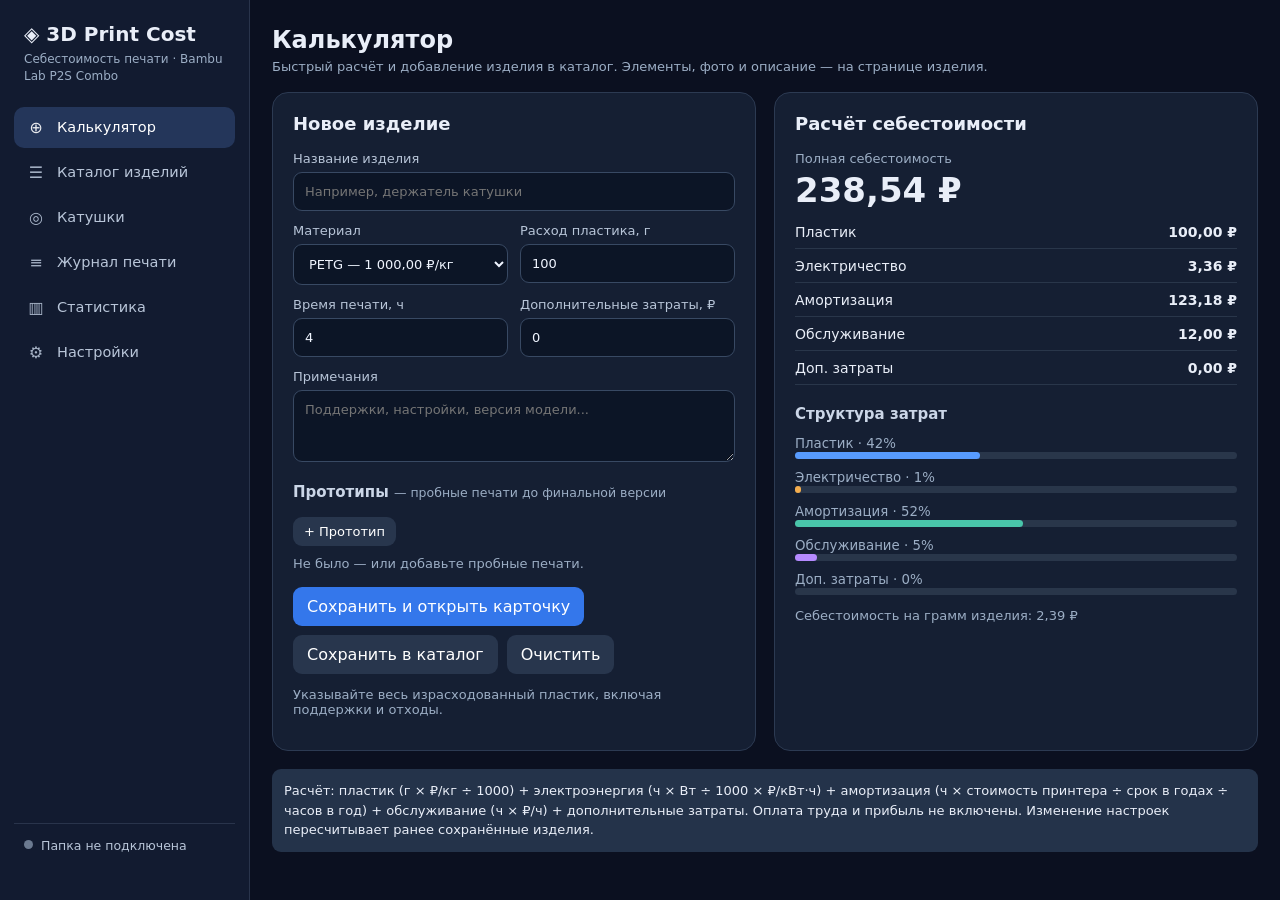
==== 3d_print_cost.html @ 90f73147 "add site" ====
<!doctype html><html lang="ru"><head><meta charset="utf-8"><meta name="viewport" content="width=device-width,initial-scale=1"><title>3D Print • Себестоимость</title><style>
:root{font-family:Inter,system-ui,-apple-system,Segoe UI,sans-serif;color-scheme:dark;background:#0b1020;color:#e9eef8}*{box-sizing:border-box}[hidden]{display:none!important}body{margin:0}
.app{display:grid;grid-template-columns:250px 1fr;min-height:100vh}
aside{position:sticky;top:0;height:100vh;background:#121b30;border-right:1px solid #29344b;display:flex;flex-direction:column;padding:22px 14px}
.brand{padding:0 10px 22px}.brand b{font-size:20px;display:block}.brand span{color:#9caec5;font-size:12px;line-height:1.4;display:block;margin-top:5px}
nav{display:flex;flex-direction:column;gap:4px}
nav a{display:flex;align-items:center;gap:11px;padding:11px 12px;border-radius:10px;color:#b8c5d8;text-decoration:none;font-size:14.5px;white-space:nowrap}
nav a:hover{background:#1a2640;color:#e9eef8}nav a.active{background:#24365a;color:#fff}
nav a .ic{width:20px;text-align:center;font-size:16px;opacity:.9}nav a .badge{margin-left:auto;background:#2c3a52;border-radius:20px;padding:1px 8px;font-size:12px;color:#cbd6e7}nav a .badge:empty{display:none}
.side-foot{margin-top:auto;padding:14px 10px 0;border-top:1px solid #29344b;display:grid;gap:8px}
.navfile{font-size:12.5px;color:#b8c5d8;cursor:pointer;overflow:hidden;text-overflow:ellipsis;white-space:nowrap}.navfile:hover{color:#fff}
.status{font-size:12.5px;color:#9fc9aa;min-height:17px;opacity:0;transition:opacity .3s}.status.show{opacity:1}
main{min-width:0}.wrap{max-width:1100px;margin:0 auto;padding:26px 22px 40px}
.pagehead{display:flex;justify-content:space-between;align-items:flex-end;gap:12px;flex-wrap:wrap;margin-bottom:18px}.pagehead h1{margin:0;font-size:24px;word-break:break-word}.pagehead p{margin:5px 0 0;color:#9caec5;font-size:13px}.pagehead select{width:auto;min-width:180px;margin:0}
.back{color:#9caec5;text-decoration:none;font-size:13px}.back:hover{color:#fff}
.grid{display:grid;grid-template-columns:1fr 1fr;gap:18px}.grid>*{min-width:0}.panel{background:#151f33;border:1px solid #2c3a52;border-radius:16px;padding:20px;margin-bottom:18px}h2{font-size:18px;margin:0 0 17px}h3{font-size:15px;margin:20px 0 10px;color:#cbd6e7}.fields{display:grid;grid-template-columns:1fr 1fr;gap:12px}label{display:block;font-size:13px;color:#b8c5d8}input,select,textarea{width:100%;margin-top:6px;background:#0c1526;color:#f0f5ff;border:1px solid #384963;border-radius:9px;padding:11px;font:inherit}textarea{min-height:72px;resize:vertical}.wide{grid-column:1/-1}.buttons{display:flex;gap:9px;flex-wrap:wrap;margin-top:16px}button{background:#3477eb;color:white;border:0;border-radius:9px;padding:10px 14px;font:inherit;cursor:pointer}button.secondary{background:#28364d}button.danger{background:#783545}button:disabled{opacity:.5;cursor:not-allowed}.total{font-size:34px;font-weight:750;margin:4px 0}.muted{color:#9caec5;font-size:13px}.breakdown{display:grid;gap:9px;margin-top:14px}.line{display:flex;justify-content:space-between;align-items:center;gap:12px;font-size:14px;border-bottom:1px solid #29364a;padding-bottom:8px}.line b{font-variant-numeric:tabular-nums}.stat{background:#0d1729;padding:14px;border-radius:10px}.stat strong{font-size:21px;display:block;margin-top:5px;font-variant-numeric:tabular-nums}.toolbar{display:flex;gap:10px;flex-wrap:wrap;align-items:center}.toolbar input{max-width:340px;margin:0}.toolbar select{width:auto;margin:0}.tablewrap{overflow-x:auto}table{width:100%;border-collapse:collapse;min-width:760px}table.mini{min-width:420px}th,td{padding:11px 9px;border-bottom:1px solid #2a3850;text-align:left;font-size:13px;vertical-align:middle}table.mini td,table.mini th{padding:9px 8px}td.num,th.num{text-align:right;font-variant-numeric:tabular-nums}th{color:#9fb0c7}small{color:#9caec5}.notice{padding:12px;background:#24334a;border-radius:9px;font-size:13px;line-height:1.5}
.filebar{display:flex;justify-content:space-between;align-items:center;gap:16px;flex-wrap:wrap}.filebar h2{margin:0 0 6px}.filestate{font-size:14px;color:#c6d2e3;line-height:1.5}.dot{display:inline-block;width:9px;height:9px;border-radius:50%;margin-right:8px;background:#6b7a90;vertical-align:1px}.dot.ok{background:#4cc38a}.dot.warn{background:#f3ad4e}.dot.err{background:#ef5f6f}label.check{display:flex;align-items:center;gap:8px;margin-top:14px;font-size:13px;cursor:pointer}label.check input{width:auto;margin:0}.kbd{opacity:.7;font-size:12px;margin-left:4px}
.tiles{display:grid;grid-template-columns:repeat(auto-fit,minmax(min(140px,100%),1fr));gap:10px}.top{margin-top:12px}.minibar{height:6px;background:#29364a;border-radius:6px;margin-top:5px;min-width:60px}.minibar>div{height:100%;background:#579bff;border-radius:6px}
.pill{display:inline-block;padding:2px 9px;border-radius:20px;font-size:12px;background:#2c3a52;color:#cbd6e7;white-space:nowrap}.pill.idea{background:#3a3452;color:#d2c2ff}.pill.wip{background:#4a3d22;color:#f3d39b}.pill.done{background:#1f4136;color:#9fe0c3}.pill.published{background:#203a63;color:#a9c8ff}
tr.click{cursor:pointer}tr.click:hover td{background:#18233a}
.thumb{width:46px;height:46px;border-radius:8px;background:#0d1729;overflow:hidden;display:grid;place-items:center;color:#3c4b66;font-size:18px}.thumb img{width:100%;height:100%;object-fit:cover;display:block}
.iconbtn{padding:8px 11px;background:#28364d;line-height:1}.iconbtn.danger{background:#783545}
.part{background:#0d1729;border:1px solid #29364a;border-radius:12px;padding:12px 12px 10px;margin-bottom:10px}
.partrow{display:grid;grid-template-columns:1fr 78px 110px 118px auto;gap:8px;align-items:end}.partrow input,.filrow input,.filrow select,.linkrow input{margin-top:4px}
.pcost{font-variant-numeric:tabular-nums;font-weight:650;padding-bottom:11px;text-align:right}
.filrow{display:grid;grid-template-columns:22px 1fr 118px auto;gap:8px;align-items:center;margin-top:6px}.filrow .lead{color:#3c4b66;text-align:center}
.linkrow{display:grid;grid-template-columns:1fr 2fr auto auto;gap:8px;align-items:center;margin-bottom:8px}.linkrow a{color:#8fb6ff;text-decoration:none;font-size:18px;padding:0 4px}
.photos{display:grid;grid-template-columns:repeat(auto-fill,minmax(110px,1fr));gap:10px}.ph{position:relative;border-radius:10px;overflow:hidden;background:#0d1729;aspect-ratio:1}.ph img{width:100%;height:100%;object-fit:cover;display:block}.ph .acts{position:absolute;right:6px;bottom:6px;display:flex;gap:5px}.ph .acts button{padding:6px 8px;font-size:12px}.ph.cover{outline:2px solid #3477eb;outline-offset:-2px}.ph .badge{position:absolute;left:6px;top:6px;background:#3477eb;font-size:11px;padding:2px 7px;border-radius:10px}
.drop{border:1px dashed #384963;border-radius:12px;padding:12px}.drop.over{border-color:#3477eb;background:#14223d}
.protorow{display:grid;grid-template-columns:28px 1fr 90px 80px auto;gap:8px;align-items:center;margin-bottom:8px}.protorow input,.protorow select{margin:0;padding:8px}table.proto input,table.proto select{margin:0;padding:7px 8px}table.proto{min-width:860px}
.swatch{display:inline-block;width:22px;height:22px;border-radius:50%;border:2px solid #384963;vertical-align:middle;flex:none}.swatch.big{width:46px;height:46px}.swatch.sm{width:12px;height:12px;border-width:1px}
.pill.sp-sealed{background:#203a63;color:#a9c8ff}.pill.sp-open{background:#1f4136;color:#9fe0c3}.pill.sp-empty{background:#2c3a52;color:#8c9bb3}.pill.fail{background:#4a2530;color:#f3a6b3}
nav a .badge.warnb{background:#783545;color:#fff}.lnk{color:#a9c8ff;text-decoration:none}.lnk:hover{text-decoration:underline}
.linkbtn{background:none;padding:2px 0;color:#8fb6ff;font-size:12px}.matline>span:last-child{white-space:nowrap}
.pfhead{grid-template-columns:150px 110px 150px 1fr}.pfrow{display:grid;grid-template-columns:1fr 1.3fr 130px;gap:10px;align-items:center;margin-bottom:8px}.pfrow select,.pfrow input{margin:0}.pfrow label.inl{display:flex;align-items:center;gap:6px}
.fields.corr{grid-template-columns:1.4fr 1fr 1fr}
@media(max-width:800px){.pfhead,.fields.corr{grid-template-columns:1fr 1fr}.pfrow{grid-template-columns:1fr 1fr}.pfrow>span{grid-column:1/-1}}
.desc-preview{white-space:pre-wrap;font-family:ui-monospace,SFMono-Regular,Menlo,Consolas,monospace;font-size:12.5px;line-height:1.55;background:#0c1526;border:1px solid #384963;border-radius:9px;padding:12px;min-height:280px;max-height:620px;overflow:auto;margin:0}
@media(max-width:1000px){.grid{grid-template-columns:1fr}}
@media(max-width:800px){.app{grid-template-columns:1fr}aside{height:auto;flex-direction:row;align-items:center;padding:8px 10px;z-index:5;border-right:0;border-bottom:1px solid #29344b;gap:6px}.brand,.side-foot .status{display:none}nav{flex-direction:row;overflow-x:auto;flex:1}nav a{padding:9px 11px;font-size:13.5px}.side-foot{margin:0;padding:0;border:0}.navfile{font-size:0;width:22px}.navfile .dot{margin:0}.status.show{display:block;position:fixed;left:12px;right:12px;bottom:12px;background:#24334a;padding:10px 12px;border-radius:9px;font-size:13px}.wrap{padding:18px 14px 30px}.partrow{grid-template-columns:1fr 1fr}.partrow .pname{grid-column:1/-1}.filrow{grid-template-columns:1fr 100px auto}.filrow .lead{display:none}.linkrow{grid-template-columns:1fr auto auto}.linkrow .ltitle{grid-column:1/-1}}
@media(max-width:420px){.fields{grid-template-columns:1fr}.wide{grid-column:auto}nav a .lbl{display:none}}
</style></head><body><div class="app">
<aside><div class="brand"><b>◈ 3D Print Cost</b><span>Себестоимость печати · Bambu Lab P2S Combo</span></div>
<nav><a href="#calc" data-nav="calc"><span class="ic">⊕</span><span class="lbl">Калькулятор</span></a><a href="#catalog" data-nav="catalog"><span class="ic">☰</span><span class="lbl">Каталог изделий</span><span class="badge" id="navCount"></span></a><a href="#spools" data-nav="spools"><span class="ic">◎</span><span class="lbl">Катушки</span><span class="badge warnb" id="navSpools"></span></a><a href="#log" data-nav="log"><span class="ic">≡</span><span class="lbl">Журнал печати</span></a><a href="#stats" data-nav="stats"><span class="ic">▥</span><span class="lbl">Статистика</span></a><a href="#settings" data-nav="settings"><span class="ic">⚙</span><span class="lbl">Настройки</span></a></nav>
<div class="side-foot"><div class="navfile" id="navFile" onclick="location.hash='settings'"></div><div class="status" id="status"></div></div></aside>
<main><div class="wrap">

<section class="page" id="page-calc" hidden><div class="pagehead"><div><h1>Калькулятор</h1><p>Быстрый расчёт и добавление изделия в каталог. Элементы, фото и описание — на странице изделия.</p></div></div>
<div class="grid"><section class="panel"><h2>Новое изделие</h2><div class="fields"><label class="wide">Название изделия<input id="name" placeholder="Например, держатель катушки"></label><label>Материал<select id="material"></select></label><label>Расход пластика, г<input id="grams" type="number" min="0" step="0.1" value="100"></label><label>Время печати, ч<input id="hours" type="number" min="0" step="0.01" value="4"></label><label>Дополнительные затраты, ₽<input id="extra" type="number" min="0" step="0.01" value="0"></label><label class="wide">Примечания<textarea id="notes" placeholder="Поддержки, настройки, версия модели..."></textarea></label></div><div class="filebar" style="margin-top:18px"><h3 style="margin:0">Прототипы <small style="font-weight:400">— пробные печати до финальной версии</small></h3><button class="secondary" id="cProtoAdd" style="padding:7px 11px;font-size:13px">+ Прототип</button></div><div id="cProtos" style="margin-top:10px"></div><div class="buttons"><button id="saveOpen">Сохранить и открыть карточку</button><button class="secondary" id="save">Сохранить в каталог</button><button class="secondary" id="clear">Очистить</button></div><p class="muted">Указывайте весь израсходованный пластик, включая поддержки и отходы.</p></section>
<section class="panel"><h2>Расчёт себестоимости</h2><div class="muted">Полная себестоимость</div><div class="total" id="total">—</div><div class="breakdown" id="breakdown"></div><h3>Структура затрат</h3><div id="bars"></div><p class="muted" id="pergram"></p></section></div>
<div class="notice">Расчёт: пластик (г × ₽/кг ÷ 1000) + электроэнергия (ч × Вт ÷ 1000 × ₽/кВт·ч) + амортизация (ч × стоимость принтера ÷ срок в годах ÷ часов в год) + обслуживание (ч × ₽/ч) + дополнительные затраты. Оплата труда и прибыль не включены. Изменение настроек пересчитывает ранее сохранённые изделия.</div></section>

<section class="page" id="page-catalog" hidden><div class="pagehead"><div><h1>Каталог изделий</h1><p>Нажмите на изделие, чтобы открыть его карточку</p></div><button id="newItem">+ Новое изделие</button></div>
<section class="panel"><div class="toolbar"><input id="search" placeholder="Поиск: название, тег, материал, примечание"><select id="statusFilter"></select><button class="secondary" id="exportCsv">Экспорт CSV</button></div><div class="tablewrap"><table><thead><tr><th style="width:62px"></th><th>Изделие</th><th>Статус</th><th>Материалы</th><th class="num">Пластик</th><th class="num">Время</th><th class="num">Себестоимость</th><th>Дата</th></tr></thead><tbody id="rows"></tbody></table></div><p id="empty" class="muted">Пока нет сохранённых изделий.</p></section></section>

<section class="page" id="page-item" hidden><a href="#catalog" class="back">← Каталог</a><div class="pagehead" style="margin-top:8px"><div><h1 id="itTitle"></h1><p id="itMeta"></p></div><div class="buttons" style="margin:0"><button class="secondary" data-act="dupItem">Дублировать</button><button class="danger" data-act="delItem">Удалить</button></div></div>
<div class="grid"><div>
<section class="panel"><h2>Основное</h2><div class="fields"><label class="wide">Название<input data-f="name"></label><label>Статус<select data-f="status" id="itStatus"></select></label><label>Доп. затраты, ₽<input data-f="extra" type="number" min="0" step="0.01"></label><label class="wide">Теги (через запятую)<input data-f="tags" placeholder="органайзер, велосипед, gridfinity"></label><label class="wide">Примечания<textarea data-f="notes" placeholder="Для себя: версии, что доработать, кому подарено..."></textarea></label></div></section>
<section class="panel"><h2>Ссылки</h2><div id="itLinks"></div><div class="buttons" style="margin-top:6px"><button class="secondary" data-act="addLink" data-preset="MakerWorld">+ MakerWorld</button><button class="secondary" data-act="addLink" data-preset="">+ Ссылка</button></div></section>
</div><div>
<section class="panel"><h2>Себестоимость</h2><div class="total" id="itTotal"></div><p class="muted" id="itSummary" style="margin:2px 0 0"></p><div class="breakdown" id="itBreakdown"></div><div class="breakdown" id="itProtoCost" style="margin-top:9px"></div><h3>Структура затрат</h3><div id="itBars"></div><h3>Материалы</h3><div id="itMats" class="breakdown" style="margin-top:0"></div></section>
</div></div>
<section class="panel"><div class="filebar" style="margin-bottom:12px"><h2 style="margin:0">Элементы</h2><button class="secondary" data-act="addPart">+ Элемент</button></div><p class="muted" style="margin-top:0">Граммы и часы — на одну штуку; количество умножает и то и другое. Для печати несколькими цветами через AMS добавьте в элемент несколько материалов.</p><div id="itParts"></div></section>
<section class="panel"><div class="filebar" style="margin-bottom:12px"><div><h2 style="margin:0">Печать</h2><p class="muted" id="itPrintSum" style="margin:4px 0 0"></p></div><button data-act="printStart" id="printStartBtn">Записать печать</button></div>
<div id="printForm" hidden class="part" style="margin-bottom:14px"><div class="fields pfhead"><label>Дата<input type="date" id="pfDate"></label><label>Комплектов<input type="number" min="1" step="1" id="pfSets" value="1"></label><label>Результат<select id="pfResult"><option value="ok">Успешно</option><option value="fail">Неудачно</option></select></label><label>Комментарий<input id="pfNote" placeholder="Причина неудачи, особенности"></label></div><h3 style="margin:16px 0 8px">Списание с катушек</h3><div id="pfRows"></div><div class="buttons"><button data-act="printSave">Сохранить и списать</button><button class="secondary" data-act="printCancel">Отмена</button></div></div>
<div id="itPrints"></div></section>
<section class="panel"><div class="filebar" style="margin-bottom:12px"><h2 style="margin:0">Прототипы</h2><button class="secondary" data-act="addProto">+ Прототип</button></div><p class="muted" style="margin-top:0">Пробные и неудачные печати до финальной версии. В себестоимость изделия не входят — считаются отдельно как затраты на разработку.</p><div id="itProtos"></div><p class="muted" id="itProtoSum" style="margin:12px 0 0"></p></section>
<div class="grid"><section class="panel"><h2>Настройки печати</h2><div class="fields"><label>Сопло, мм<input data-f="print.nozzle"></label><label>Высота слоя, мм<input data-f="print.layer"></label><label>Заполнение<input data-f="print.infill" placeholder="15% gyroid"></label><label>Стенки<input data-f="print.walls"></label><label>Поддержки<input data-f="print.supports" placeholder="Не нужны / tree, только на столе"></label><label>Пластина<input data-f="print.plate" placeholder="Textured PEI"></label><label class="wide">Прочее<textarea data-f="print.other" placeholder="Ориентация, ironing, особенности слайсинга..."></textarea></label></div></section>
<section class="panel"><div class="filebar" style="margin-bottom:12px"><h2 style="margin:0">Фото</h2><button class="secondary" id="photoAdd">+ Добавить фото</button><input type="file" id="photoInput" accept="image/*" multiple hidden></div><div class="drop" id="photoDrop"><div class="photos" id="itPhotos"></div></div><p class="muted" id="photoHint"></p></section></div>
<section class="panel"><div class="filebar" style="margin-bottom:14px"><h2 style="margin:0">Описание для MakerWorld</h2><div class="toolbar"><select data-f="desc.lang" id="descLang"><option value="ru">Шаблон на русском</option><option value="en">Template in English</option></select><button id="descCopy">Скопировать текст</button></div></div>
<div class="grid"><div class="fields" style="grid-template-columns:1fr;align-content:start"><label>Вступление — что это и зачем<textarea data-f="desc.intro" style="min-height:110px"></textarea></label><label>Что ещё понадобится (крепёж, магниты...)<textarea data-f="desc.hardware" placeholder="4× винт M3×10&#10;2× магнит 6×3 мм"></textarea></label><label>Сборка<textarea data-f="desc.assembly"></textarea></label><label>Советы по печати<textarea data-f="desc.tips"></textarea></label></div><div><div class="muted" style="margin-bottom:6px">Готовый текст — детали и настройки подставляются автоматически</div><pre class="desc-preview" id="descOut"></pre></div></div></section>
</section>

<section class="page" id="page-spools" hidden><div class="pagehead"><div><h1>Катушки</h1><p>Склад филамента. Остатки списываются по журналу печати и прототипам</p></div><button id="spoolAdd">+ Катушка</button></div>
<div class="tiles" id="spoolTiles" style="margin-bottom:18px;grid-template-columns:repeat(auto-fill,minmax(190px,1fr))"></div>
<section class="panel"><div class="toolbar"><input id="spoolSearch" placeholder="Поиск: производитель, цвет, материал, магазин"><select id="spoolFilter"><option value="active">В наличии</option><option value="empty">Закончились</option><option value="all">Все</option></select></div><div class="tablewrap"><table><thead><tr><th style="width:40px"></th><th>Катушка</th><th>Материал</th><th style="width:230px">Остаток</th><th class="num">Цена</th><th>Куплена</th><th>Статус</th></tr></thead><tbody id="spoolRows"></tbody></table></div><p class="muted" id="spoolEmpty">Катушек пока нет.</p></section></section>

<section class="page" id="page-spool" hidden><a href="#spools" class="back">← Катушки</a><div class="pagehead" style="margin-top:8px"><div style="display:flex;gap:14px;align-items:center"><span class="swatch big" id="spSwatch"></span><div><h1 id="spTitle"></h1><p id="spMeta"></p></div></div><div class="buttons" style="margin:0"><button class="secondary" id="spDup">Дублировать</button><button class="danger" id="spDel">Удалить</button></div></div>
<div class="grid"><section class="panel"><h2>Параметры</h2><div class="fields"><label>Материал<select data-sf="materialId" id="spMat"></select></label><label>Статус<select data-sf="status" id="spStatus"></select></label><label>Производитель<input data-sf="brand" placeholder="Bambu Lab, eSUN, Creality..."></label><label>Серия<input data-sf="series" placeholder="PLA Basic, PETG HF..."></label><label>Цвет<input data-sf="color" placeholder="Белый"></label><label>Образец цвета<input data-sf="colorHex" type="color" style="height:45px;padding:4px"></label><label>Вес филамента (нетто), г<input data-sf="net" type="number" min="0" step="1"></label><label>Вес пустой катушки, г<input data-sf="empty" type="number" min="0" step="1" placeholder="неизвестен"></label><label>Диаметр, мм<input data-sf="diameter" type="number" min="0" step="0.01"></label><label>Цена катушки, ₽<input data-sf="price" type="number" min="0" step="0.01"></label><label>Дата покупки<input data-sf="purchased" type="date"></label><label>Магазин<input data-sf="store" placeholder="Ozon, WB, сайт производителя"></label><label>Вскрыта<input data-sf="opened" type="date"></label><label>Последняя сушка<input data-sf="dried" type="date"></label><label class="wide">Примечания<textarea data-sf="notes" placeholder="Температуры, впечатления, где хранится"></textarea></label></div></section>
<div><section class="panel"><h2>Остаток</h2><div class="total" id="spRem"></div><p class="muted" id="spRemSub" style="margin:2px 0 10px"></p><div class="minibar" style="height:9px"><div id="spRemBar"></div></div>
<h3>Корректировка</h3><div class="fields corr"><label>Действие<select id="corrMode"><option value="set">Установить остаток</option><option value="sub">Списать</option><option value="add">Добавить</option></select></label><label>Значение<input id="corrVal" type="number" min="0" step="0.1"></label><label>Единицы<select id="corrUnit"><option value="g">граммы</option><option value="m">метры</option></select></label><label class="wide">Комментарий<input id="corrNote" placeholder="Например: по данным AMS / Bambu Handy"></label></div><p class="muted" id="corrHint" style="min-height:17px"></p><button id="corrApply">Применить</button>
<h3>Взвешивание</h3><div class="fields"><label>Вес катушки на весах, г<input id="weighGross" type="number" min="0" step="1"></label><div style="align-self:end;display:grid;gap:8px"><button id="weighApply" class="secondary">Пересчитать остаток</button><button id="weighNew" class="secondary">Это новая катушка</button></div></div><p class="muted" id="weighHint"></p></section></div></div>
<section class="panel"><h2>История</h2><div class="tablewrap"><table class="mini"><thead><tr><th>Дата</th><th>Событие</th><th class="num">Изменение</th><th class="num">Остаток</th><th></th></tr></thead><tbody id="spHist"></tbody></table></div></section></section>

<section class="page" id="page-log" hidden><div class="pagehead"><div><h1>Журнал печати</h1><p id="logSub"></p></div></div><section class="panel"><div class="tablewrap"><table><thead><tr><th>Дата</th><th>Изделие</th><th class="num">Компл.</th><th>Результат</th><th class="num">Филамент</th><th>Катушки</th><th>Комментарий</th><th></th></tr></thead><tbody id="logRows"></tbody></table></div><p class="muted" id="logEmpty">Записей пока нет.</p></section></section>

<section class="page" id="page-stats" hidden><div class="pagehead"><div><h1>Статистика</h1><p id="statsScope"></p></div><select id="statMat" aria-label="Фильтр по материалу"></select></div>
<section class="panel"><p class="muted" id="statsEmpty" style="margin:0">Статистика появится после сохранения первого изделия.</p><div id="statsBody"><div class="tiles" id="statTiles"></div><p class="muted top" id="statExtra"></p><div class="grid" style="margin-top:6px"><div><h3>Структура затрат</h3><div id="statBars"></div></div><div><h3>По материалам</h3><div class="tablewrap"><table class="mini"><thead><tr><th>Материал</th><th class="num">Изделий</th><th class="num">Пластик</th><th class="num">Стоимость</th><th>Доля по массе</th></tr></thead><tbody id="statMats"></tbody></table></div></div></div><h3>По месяцам</h3><div class="tablewrap"><table class="mini"><thead><tr><th>Месяц</th><th class="num">Изделий</th><th class="num">Пластик</th><th class="num">Время</th><th class="num">Себестоимость</th><th></th></tr></thead><tbody id="statMonths"></tbody></table></div></div></section></section>

<section class="page" id="page-settings" hidden><div class="pagehead"><div><h1>Настройки</h1><p>Папка данных, материалы, принтер и электроэнергия</p></div></div>
<section class="panel"><div class="filebar"><div><h2>Папка данных</h2><div class="filestate" id="dirState"></div></div><div class="buttons" style="margin:0"><button id="dirReconnect">Разрешить доступ к папке</button><button id="dirSaveNow">Сохранить сейчас<span class="kbd">Ctrl+S</span></button><button class="secondary" id="dirPick">Выбрать папку</button><button class="danger" id="dirDetach">Отключить</button></div></div><label class="check" id="autosaveWrap"><input type="checkbox" id="autosave" checked> Автосохранение в папку при каждом изменении</label><div class="notice top" id="legacyNote" hidden></div><p class="muted">В папке хранятся: <b>3d-print-data.json</b> — все данные, <b>photos/</b> — фото изделий, <b>backups/</b> — копии файла данных перед его перезаписью при подключении. Данные также всегда хранятся в браузере.</p><h3>Резервная копия</h3><div class="buttons" style="margin-top:0"><button class="secondary" id="exportJson">Скачать JSON</button><button class="secondary" id="importJson">Импорт JSON</button><input type="file" id="fileInput" accept="application/json,.json" hidden></div></section>
<div class="grid"><section class="panel"><h2>Материалы</h2><div id="materialsList"></div><h3>Добавить материал</h3><div class="fields"><label>Название<input id="newMatName" placeholder="PETG-CF"></label><label>Цена, ₽/кг<input id="newMatPrice" type="number" min="0" step="0.01" placeholder="1500"></label></div><div class="buttons"><button class="secondary" id="addMaterial">Добавить материал</button></div><h3>Катушки</h3><div class="fields"><label>Порог «мало», г<input id="lowStock" type="number" min="0" step="10" value="200"></label></div><p class="muted">Плотность нужна для пересчёта граммов в метры (для 1,75 мм: PLA ≈ 2,98 г/м).</p></section>
<section class="panel"><h2>Принтер и электроэнергия</h2><div class="fields"><label class="wide">Принтер (для описаний)<input id="printerName" value="Bambu Lab P2S"></label><label>Стоимость принтера, ₽<input id="printerPrice" type="number" min="0" value="76990"></label><label>Срок амортизации, лет<input id="years" type="number" min="0.01" step="0.5" value="5"></label><label>Часов печати в год<input id="annualHours" type="number" min="0.01" value="500"></label><label>Обслуживание, ₽/ч<input id="maintenance" type="number" min="0" step="0.01" value="3"></label><label>Средняя мощность, Вт<input id="watts" type="number" min="0" value="120"></label><label>Электроэнергия, ₽/кВт·ч<input id="tariff" type="number" min="0" step="0.01" value="7"></label></div><p class="muted" id="hourly"></p></section></div></section>

</div></main></div><script>
(()=>{'use strict';
/* ================= Константы и утилиты ================= */
const LS_KEY='p2s_cost_catalog_v1',AUTO_KEY='p2s_cost_autosave_v1',DATA_NAME='3d-print-data.json',PHOTO_DIR='photos',BACKUP_DIR='backups';
const $=id=>document.getElementById(id);
const fsOK=typeof window.showDirectoryPicker==='function';
const STATUSES={idea:'Идея',wip:'В работе',done:'Готово',published:'Опубликовано'};
const PARTS=[['plastic','Пластик','#579bff'],['power','Электричество','#f3ad4e'],['depreciation','Амортизация','#49c5aa'],['maintenance','Обслуживание','#b58aff'],['extra','Доп. затраты','#ed7c99']];
const baseSettings={printerName:'Bambu Lab P2S',printerPrice:76990,years:5,annualHours:500,watts:120,tariff:7,maintenance:3,lowStock:200};
const baseMaterials=[{id:'petg',name:'PETG',price:1000},{id:'pla',name:'PLA',price:1000},{id:'abs',name:'ABS',price:1200}];

const money=n=>new Intl.NumberFormat('ru-RU',{style:'currency',currency:'RUB'}).format(n);
const fmt=(n,d=1,loc='ru-RU')=>new Intl.NumberFormat(loc,{maximumFractionDigits:d}).format(n);
const number=v=>{const n=Number(String(v??'').replace(',','.'));return Number.isFinite(n)?Math.max(0,n):0};
const escape=s=>String(s??'').replace(/[&<>"']/g,c=>({'&':'&amp;','<':'&lt;','>':'&gt;','"':'&quot;',"'":'&#39;'}[c]));
const uid=()=>globalThis.crypto?.randomUUID?.()||(Date.now().toString(36)+Math.random().toString(36).slice(2));
const shortId=()=>uid().replace(/-/g,'').slice(0,10);
const now=()=>new Date().toISOString();
const getPath=(o,p)=>p.split('.').reduce((a,k)=>a?.[k],o);
const setPath=(o,p,v)=>{const ks=p.split('.'),last=ks.pop();ks.reduce((a,k)=>(a[k]??={}),o)[last]=v};
const safeUrl=u=>/^https?:\/\//i.test(String(u).trim())?String(u).trim():'';
function fmtH(h,lang='ru'){const m=Math.round(number(h)*60),H=Math.floor(m/60),M=m%60;if(lang==='en')return(H?H+'h':'')+(M?(H?' ':'')+M+'m':'')||'0h';return(H?H+' ч':'')+(M?(H?' ':'')+M+' мин':'')||'0 ч'}

let db,dir=null,dirReady=false,dirDirty=false,dirError='',lastSaved=null,saveTimer=null,persistTimer=null,chain=Promise.resolve(),localChain=Promise.resolve(),legacyFileName='',currentItemId=null;
const getMat=i=>db.materials.find(m=>m.id===i)||{name:'Удалённый материал',price:0};

/* ================= Схема данных v2 ================= */
function normItem(x){
  const it={id:String(x.id||uid()),name:String(x.name||'Без названия'),status:STATUSES[x.status]?x.status:'done',
    tags:Array.isArray(x.tags)?x.tags.map(String).filter(Boolean):[],createdAt:x.createdAt||now(),updatedAt:x.updatedAt||x.createdAt||'',
    extra:number(x.extra),notes:String(x.notes||''),
    links:Array.isArray(x.links)?x.links.map(l=>({title:String(l?.title||''),url:String(l?.url||'')})):[],
    print:{nozzle:'0.4',layer:'0.2',infill:'',walls:'',supports:'',plate:'',other:'',...(x.print||{})},
    desc:{lang:'ru',intro:'',hardware:'',assembly:'',tips:'',...(x.desc||{})},
    photos:Array.isArray(x.photos)?x.photos.filter(p=>p&&p.file).map(p=>({id:String(p.id||shortId()),file:String(p.file)})):[],
    cover:String(x.cover||'')};
  if(Array.isArray(x.parts)&&x.parts.length){
    it.parts=x.parts.map(p=>({id:String(p.id||shortId()),name:String(p.name||''),qty:Math.max(1,Math.round(number(p.qty))||1),hours:number(p.hours),
      filaments:(Array.isArray(p.filaments)?p.filaments:[]).map(f=>({materialId:String(f.materialId||''),grams:number(f.grams)}))}));
  }else{ // миграция изделия v1: одно изделие = один элемент
    it.parts=[{id:shortId(),name:'Изделие целиком',qty:1,hours:number(x.hours),filaments:[{materialId:String(x.materialId||''),grams:number(x.grams)}]}];
  }
  it.prototypes=(Array.isArray(x.prototypes)?x.prototypes:[]).map((p,i)=>({id:String(p.id||shortId()),name:String(p.name??('v'+(i+1))),date:String(p.date||''),materialId:String(p.materialId||''),grams:number(p.grams),hours:number(p.hours),note:String(p.note||''),spoolId:String(p.spoolId||''),at:p.at||it.createdAt||now()}));
  if(it.cover&&!it.photos.some(p=>p.file===it.cover))it.cover=it.photos[0]?.file||'';
  return it}
function valid(d){
  if(!d||typeof d!=='object'||!Array.isArray(d.materials)||!Array.isArray(d.items))throw Error('Неверная структура файла');
  if(d.materials.length>1000||d.items.length>100000)throw Error('Слишком большой файл');
  return{version:2,updatedAt:d.updatedAt||'',settings:{...baseSettings,...(d.settings||{})},
    materials:d.materials.map(m=>({id:String(m.id||uid()),name:String(m.name||'?'),price:number(m.price),density:number(m.density)||guessDensity(m.name)})),
    items:d.items.map(normItem),spools:(Array.isArray(d.spools)?d.spools:[]).map(normSpool),prints:(Array.isArray(d.prints)?d.prints:[]).map(normPrint)}}

/* ================= Расчёт ================= */
function calcItem(it){
  const s=db.settings,life=number(s.years)*number(s.annualHours),depH=life>0?number(s.printerPrice)/life:0;
  const r={plastic:0,power:0,depreciation:0,maintenance:0,extra:number(it.extra),grams:0,hours:0,pieces:0,parts:{},byMat:{}};
  for(const p of it.parts){
    const q=Math.max(1,number(p.qty)||1),h=number(p.hours)*q;let pl=0,g=0;
    for(const f of p.filaments){const gg=number(f.grams)*q,c=gg*number(getMat(f.materialId).price)/1000;g+=gg;pl+=c;const bm=r.byMat[f.materialId]??={grams:0,cost:0};bm.grams+=gg;bm.cost+=c}
    const pw=h*number(s.watts)/1000*number(s.tariff),dp=h*depH,mt=h*number(s.maintenance);
    r.plastic+=pl;r.power+=pw;r.depreciation+=dp;r.maintenance+=mt;r.grams+=g;r.hours+=h;r.pieces+=q;
    r.parts[p.id]={grams:g,hours:h,total:pl+pw+dp+mt,unit:(pl+pw+dp+mt)/q}}
  r.total=r.plastic+r.power+r.depreciation+r.maintenance+r.extra;
  // прототипы: считаются отдельно от себестоимости изделия
  const pr=r.proto={count:0,grams:0,hours:0,plastic:0,total:0,items:{},byMat:{}};
  for(const p of it.prototypes||[]){const g=number(p.grams),h=number(p.hours),pl=g*number(getMat(p.materialId).price)/1000,t=pl+h*number(s.watts)/1000*number(s.tariff)+h*depH+h*number(s.maintenance);
    pr.count++;pr.grams+=g;pr.hours+=h;pr.plastic+=pl;pr.total+=t;pr.items[p.id]=t;const bm=pr.byMat[p.materialId]??={grams:0,cost:0};bm.grams+=g;bm.cost+=pl}
  r.dev=r.total+pr.total;return r}
const itemMaterials=it=>[...new Set(it.parts.flatMap(p=>p.filaments.map(f=>f.materialId)))];
function barsHtml(c,withMoney){return PARTS.map(([k,name,color])=>{const p=c.total?c[k]/c.total*100:0;return`<div style="margin-bottom:8px"><small>${name} · ${Math.round(p)}%${withMoney?' · '+money(c[k]):''}</small><div style="height:7px;background:#29364a;border-radius:8px"><div style="height:100%;width:${p}%;background:${color};border-radius:8px"></div></div></div>`}).join('')}
const breakdownHtml=c=>PARTS.map(([k,name])=>`<div class="line"><span>${name}</span><b>${money(c[k])}</b></div>`).join('');

/* ================= IndexedDB ================= */
let idbP=null;
const idb=()=>idbP||(idbP=new Promise((res,rej)=>{setTimeout(()=>rej(Error('IndexedDB не отвечает')),2000);const r=indexedDB.open('p2s_cost',2);r.onupgradeneeded=()=>{for(const s of ['handles','kv'])if(!r.result.objectStoreNames.contains(s))r.result.createObjectStore(s)};r.onsuccess=()=>res(r.result);r.onerror=()=>rej(r.error)}));
async function idbSet(store,k,v){const d=await idb();return new Promise((res,rej)=>{const t=d.transaction(store,'readwrite'),s=t.objectStore(store);v===undefined?s.delete(k):s.put(v,k);t.oncomplete=()=>res();t.onerror=()=>rej(t.error)})}
async function idbGet(store,k){const d=await idb();return new Promise((res,rej)=>{const r=d.transaction(store).objectStore(store).get(k);r.onsuccess=()=>res(r.result);r.onerror=()=>rej(r.error)})}

/* ================= Сохранение ================= */
let statusTimer;const setStatus=t=>{const el=$('status');el.textContent=t;el.classList.add('show');clearTimeout(statusTimer);statusTimer=setTimeout(()=>el.classList.remove('show'),3500)};
const autosave=()=>$('autosave').checked;
const data=()=>JSON.stringify(db,null,2);
const LS2_KEY='p2s_cost_catalog_v2';
function saveLocal(){const snap=structuredClone(db);localChain=localChain.then(()=>idbSet('kv','db',snap)).catch(()=>{try{localStorage.setItem(LS2_KEY,JSON.stringify(snap))}catch(e){setStatus('Не удалось сохранить в браузере — подключите папку или скачайте JSON')}})}
function persist(){clearTimeout(persistTimer);persistTimer=null;db.updatedAt=now();saveLocal();if(dir&&dirReady){dirDirty=true;if(autosave()){clearTimeout(saveTimer);saveTimer=setTimeout(writeData,500)}}updateDirUi()}
function schedulePersist(){clearTimeout(persistTimer);persistTimer=setTimeout(()=>{persist();renderList()},400)}
async function writeText(dh,name,text){const fh=await dh.getFileHandle(name,{create:true});const w=await fh.createWritable();await w.write(text);await w.close()}
function writeData(){clearTimeout(saveTimer);chain=chain.then(async()=>{if(!dir||!dirReady)return;dirDirty=false;try{await writeText(dir,DATA_NAME,data());lastSaved=new Date();dirError=''}catch(e){dirDirty=true;dirError=e?.message||String(e);if(e?.name==='NotAllowedError')dirReady=false}updateDirUi()});return chain}
async function hasPermission(h,ask){const o={mode:'readwrite'};try{if(await h.queryPermission(o)==='granted')return true;return ask?await h.requestPermission(o)==='granted':false}catch{return false}}
async function readFolderData(d){
  for(const n of [...new Set([DATA_NAME,legacyFileName].filter(Boolean))]){
    try{const f=await(await d.getFileHandle(n)).getFile(),t=(await f.text()).trim();if(t)return{name:n,text:t,data:valid(JSON.parse(t)),modified:new Date(f.lastModified)}}
    catch(e){if(e?.name!=='NotFoundError'&&e?.name!=='TypeMismatchError')throw Error(`Файл «${n}»: ${e.message}`)}}
  return null}
async function backup(d,text){const b=await d.getDirectoryHandle(BACKUP_DIR,{create:true});const stamp=now().slice(0,19).replace(/[:T]/g,'-');await writeText(b,`3d-print-data_${stamp}.json`,text)}
function applyData(incoming){db=incoming;fillSettings();saveLocal();photoUrls.clear();renderAll()}
// mode: pick — пользователь выбрал папку; restore — переподключение запомненной папки
async function connect(d,mode){
  const r=await readFolderData(d);let write=!r,msg='Папка подключена';
  if(r){
    if(mode==='pick'){
      if(!db.items.length){applyData(r.data);msg='Данные загружены из папки'}
      else if(confirm(`В папке найден «${r.name}»: изделий — ${r.data.items.length}, изменён ${r.modified.toLocaleString('ru-RU')}.\n\nОК — загрузить данные из папки.\nОтмена — записать в папку данные из браузера (изделий — ${db.items.length}); прежний файл сохранится в backups/.`)){applyData(r.data);msg='Данные загружены из папки'}
      else{await backup(d,r.text);write=true;msg='Данные браузера записаны в папку, прежний файл — в backups/'}
    }else{const f=Date.parse(r.data.updatedAt||0)||0,l=Date.parse(db.updatedAt||0)||0;if(f>=l)applyData(r.data);else{write=true;msg='В браузере данные новее — записаны в папку'}}
    if(r.name!==DATA_NAME)write=true;
    if(!write)lastSaved=r.modified;
  }
  dir=d;dirReady=true;dirError='';photoUrls.clear();
  try{await idbSet('handles','dir',d)}catch{}
  if(write){dirDirty=true;await writeData()}
  updateDirUi();renderAll();if(mode==='pick')setStatus(msg);return true}
function dirErr(e){if(e?.name==='AbortError')return;alert('Ошибка работы с папкой: '+(e?.message||e))}

function updateDirUi(){
  const name=dir?`«${escape(dir.name)}»`:'';let dot='',text;
  if(!fsOK){dot='warn';text='Этот браузер не умеет работать с папками. Откройте страницу в Chrome или Edge на компьютере, либо используйте «Скачать JSON» / «Импорт JSON». Фото в этом режиме недоступны.'}
  else if(!dir)text='Папка не подключена — данные хранятся только в этом браузере, фото добавлять нельзя.';
  else if(!dirReady){dot='warn';text=`Папка ${name} — браузер просит подтвердить доступ после перезапуска.${dirError?' '+escape(dirError):''}`}
  else if(dirError){dot='err';text=`Папка ${name} — ошибка записи: ${escape(dirError)}`}
  else if(dirDirty){dot='warn';text=`Папка ${name} — ${autosave()?'сохранение…':'есть несохранённые изменения'}`}
  else{dot='ok';text=`Папка ${name} — сохранено${lastSaved?' '+lastSaved.toLocaleString('ru-RU'):''}`}
  $('dirState').innerHTML=`<span class="dot ${dot}"></span>${text}`;
  const short=!fsOK?'Только браузер':!dir?'Папка не подключена':!dirReady?'Нужен доступ к папке':dirError?'Ошибка записи':dirDirty?(autosave()?'Сохранение…':'Не сохранено в папку'):'Сохранено в папку';
  $('navFile').innerHTML=`<span class="dot ${dot}"></span>${short}`;$('navFile').title=dir?dir.name:'';
  $('dirPick').hidden=!fsOK;$('autosaveWrap').hidden=!fsOK||!dir;
  $('dirReconnect').hidden=!(fsOK&&dir&&!dirReady);$('dirSaveNow').hidden=!(fsOK&&dirReady);$('dirDetach').hidden=!(fsOK&&dir);
  $('dirPick').textContent=dir?'Сменить папку':'Выбрать папку';
  $('legacyNote').hidden=!(fsOK&&!dir&&legacyFileName);
  $('legacyNote').innerHTML=`Раньше данные сохранялись в файл <b>${escape(legacyFileName)}</b>. Нажмите «Выбрать папку» и укажите папку, где он лежит — данные подхватятся, а рядом появятся photos/ и backups/.`;
  if(currentPage==='item')renderPhotos()}

/* ================= Фото ================= */
const photoUrls=new Map();
async function photoUrl(file){if(photoUrls.has(file))return photoUrls.get(file);if(!dir||!dirReady)return null;try{const ph=await dir.getDirectoryHandle(PHOTO_DIR);const f=await(await ph.getFileHandle(file)).getFile();const u=URL.createObjectURL(f);photoUrls.set(file,u);return u}catch{return null}}
async function hydrate(root){for(const img of root.querySelectorAll('img[data-photo]')){const u=await photoUrl(img.dataset.photo);if(u)img.src=u;else img.replaceWith(Object.assign(document.createElement('span'),{textContent:'◈'}))}}
async function addPhotos(it,files){
  if(!dir||!dirReady){alert('Сначала подключите папку данных в настройках');return}
  const ph=await dir.getDirectoryHandle(PHOTO_DIR,{create:true});let n=0;
  for(const f of files){if(!f.type.startsWith('image/'))continue;const ext=((f.name.split('.').pop()||'').toLowerCase().replace(/[^a-z0-9]/g,'').slice(0,5))||'jpg';const pid=shortId(),file=`${it.id.slice(0,8)}-${pid}.${ext}`;
    await writeText(ph,file,f);it.photos.push({id:pid,file});photoUrls.set(file,URL.createObjectURL(f));n++}
  if(!it.cover&&it.photos[0])it.cover=it.photos[0].file;
  if(n){touch(it);persist();renderPhotos();renderList();setStatus(`Добавлено фото: ${n}`)}}
async function removePhotoFiles(files){if(!dir||!dirReady)return;try{const ph=await dir.getDirectoryHandle(PHOTO_DIR);for(const f of files){try{await ph.removeEntry(f)}catch{}}}catch{}}

/* ================= Навигация ================= */
const PAGES=['calc','catalog','item','spools','spool','log','stats','settings'];let currentPage='';
function route(){
  let h=decodeURIComponent(location.hash.slice(1));
  if(h.startsWith('item/')){const id=h.slice(5);if(db.items.some(i=>i.id===id)){currentItemId=id;show('item');renderItem();return}h='catalog'}
  if(h.startsWith('spool/')){const id=h.slice(6);if(getSpool(id)){currentSpoolId=id;currentItemId=null;show('spool');renderSpool();return}h='spools'}
  currentItemId=null;currentSpoolId=null;show(PAGES.includes(h)&&!['item','spool'].includes(h)?h:'calc')}
function show(p){const changed=p!==currentPage||p==='item'||p==='spool';currentPage=p;for(const x of PAGES)$('page-'+x).hidden=x!==p;document.querySelectorAll('[data-nav]').forEach(a=>a.classList.toggle('active',a.dataset.nav===({item:'catalog',spool:'spools'}[p]||p)));if(changed)window.scrollTo({top:0})}
const go=h=>{if(location.hash==='#'+h)route();else location.hash=h};
window.addEventListener('hashchange',route);

/* ================= Отрисовка: общие ================= */
const matOptions=sel=>db.materials.map(m=>`<option value="${escape(m.id)}"${m.id===sel?' selected':''}>${escape(m.name)}</option>`).join('')+(sel&&!db.materials.some(m=>m.id===sel)?`<option value="${escape(sel)}" selected>Удалённый материал</option>`:'');
function fillSettings(){for(const k in baseSettings)$(k).value=db.settings[k]??baseSettings[k]}
function renderMaterials(){
  const sm=$('statMat').value;$('statMat').innerHTML='<option value="">Все материалы</option>'+db.materials.map(m=>`<option value="${escape(m.id)}">${escape(m.name)}</option>`).join('');if(db.materials.some(m=>m.id===sm))$('statMat').value=sm;
  const selected=$('material').value;$('material').innerHTML=db.materials.map(m=>`<option value="${escape(m.id)}">${escape(m.name)} — ${money(number(m.price))}/кг</option>`).join('');if(db.materials.some(m=>m.id===selected))$('material').value=selected;
  $('materialsList').innerHTML=db.materials.map(m=>{const sp=db.spools.filter(s=>s.materialId===m.id&&s.price&&number(s.net));const avg=sp.length?sp.reduce((a,s)=>a+s.price/number(s.net)*1000,0)/sp.length:0;return`<div class="line matline"><span>${escape(m.name)}${avg&&Math.abs(avg-m.price)>=1?`<div><button class="linkbtn" data-applyprice="${escape(m.id)}" data-v="${Math.round(avg*100)/100}" title="Средняя цена купленных катушек">по катушкам: ${money(avg)}/кг ←</button></div>`:''}</span><span><input aria-label="Цена ${escape(m.name)}" data-mat="${escape(m.id)}" type="number" min="0" step="0.01" value="${number(m.price)}" style="width:100px;margin:0;padding:6px"> ₽/кг <input aria-label="Плотность ${escape(m.name)}" data-matdens="${escape(m.id)}" type="number" min="0.5" max="3" step="0.01" value="${m.density}" style="width:70px;margin:0 0 0 6px;padding:6px" title="Плотность, г/см³ — для пересчёта граммов в метры"> г/см³ <button class="danger" data-delmat="${escape(m.id)}" title="Удалить материал">×</button></span></div>`}).join('')}
function renderAll(){renderMaterials();renderCalcProtos();renderCalc();renderList();if(currentPage)route()}

/* ================= Калькулятор ================= */
let calcProtos=[];
const draft=()=>({extra:number($('extra').value),prototypes:calcProtos,parts:[{id:'d',qty:1,hours:number($('hours').value),filaments:[{materialId:$('material').value,grams:number($('grams').value)}]}]});
function renderCalcProtos(){$('cProtos').innerHTML=calcProtos.map((p,i)=>`<div class="protorow"><span class="muted">v${i+1}</span><select data-cp="${i}" data-cpf="materialId">${matOptions(p.materialId)}</select><input data-cp="${i}" data-cpf="grams" type="number" min="0" step="0.1" value="${p.grams}" placeholder="г" title="Граммы"><input data-cp="${i}" data-cpf="hours" type="number" min="0" step="0.01" value="${p.hours}" placeholder="ч" title="Часы"><button class="iconbtn danger" data-cpdel="${i}" title="Убрать">×</button></div>`).join('')||'<p class="muted" style="margin:0">Не было — или добавьте пробные печати.</p>'}
function renderCalc(){const c=calcItem(draft());$('total').textContent=money(c.total);$('breakdown').innerHTML=breakdownHtml(c)+(c.proto.count?`<div class="line"><span>Прототипы · ${c.proto.count} шт · ${fmt(c.proto.grams)} г · ${fmtH(c.proto.hours)}</span><b>${money(c.proto.total)}</b></div><div class="line"><span><b>Итого с прототипами</b></span><b>${money(c.dev)}</b></div>`:'');$('bars').innerHTML=barsHtml(c);$('pergram').textContent=c.grams>0?`Себестоимость на грамм изделия: ${money(c.total/c.grams)}`:'';const s=db.settings,life=number(s.years)*number(s.annualHours);$('hourly').textContent=`Амортизация: ${life>0?money(number(s.printerPrice)/life):'не рассчитывается'} за час печати`}
function resetCalc(){calcProtos=[];renderCalcProtos();for(const k of ['name','notes'])$(k).value='';$('grams').value=100;$('hours').value=4;$('extra').value=0;renderCalc()}
function saveCalc(open){const name=$('name').value.trim();if(!name){alert('Введите название изделия');$('name').focus();return}
  const it=normItem({name,materialId:$('material').value,grams:number($('grams').value),hours:number($('hours').value),extra:number($('extra').value),notes:$('notes').value.trim(),status:'done',prototypes:calcProtos.map((p,i)=>({...p,name:'v'+(i+1),date:today(),at:now()}))});it.updatedAt=it.createdAt;
  db.items.unshift(it);persist();renderList();resetCalc();setStatus('Изделие добавлено в каталог');if(open)go('item/'+it.id)}

/* ================= Каталог ================= */
function filtered(){const q=$('search').value.trim().toLowerCase(),st=$('statusFilter').value;return db.items.filter(x=>(!st||x.status===st)&&(x.name+' '+x.tags.join(' ')+' '+itemMaterials(x).map(m=>getMat(m).name).join(' ')+' '+x.notes).toLowerCase().includes(q))}
function renderRows(list){
  $('empty').hidden=list.length>0;$('empty').textContent=db.items.length?'Ничего не найдено.':'Пока нет сохранённых изделий.';
  $('rows').innerHTML=list.map(x=>{const c=calcItem(x),n=x.parts.length;return`<tr class="click" data-open="${escape(x.id)}"><td><div class="thumb">${x.cover?`<img data-photo="${escape(x.cover)}" alt="">`:'◈'}</div></td><td><b>${escape(x.name)}</b><div><small>${n>1?n+' элемент'+(n<5?'а':'ов'):''}${n>1&&x.tags.length?' · ':''}${escape(x.tags.join(', '))}</small></div></td><td><span class="pill ${x.status}">${STATUSES[x.status]}</span></td><td>${escape(itemMaterials(x).map(m=>getMat(m).name).join(' + '))}</td><td class="num">${fmt(c.grams)} г</td><td class="num">${fmtH(c.hours)}</td><td class="num"><b>${money(c.total)}</b>${c.proto.count?`<div><small>+ ${money(c.proto.total)} прототипы</small></div>`:''}</td><td>${escape((x.createdAt||'').slice(0,10))}</td></tr>`}).join('');
  hydrate($('rows'))}
function renderList(){renderRows(filtered());renderStats();renderSpools();renderLog();$('navCount').textContent=db.items.length||''}

/* ================= Статистика ================= */
function renderStats(){
  const f=$('statMat').value,list=f?db.items.filter(x=>itemMaterials(x).includes(f)):db.items;
  $('statsScope').textContent=f?`Изделия с материалом ${getMat(f).name}: ${list.length} из ${db.items.length}`:`Все изделия каталога: ${db.items.length}`;
  $('statsEmpty').hidden=list.length>0;$('statsBody').hidden=!list.length;if(!list.length)return;
  const sum={plastic:0,power:0,depreciation:0,maintenance:0,extra:0,total:0};let grams=0,hours=0,top=null,cheap=null,pc=0,pg=0,ph=0,pt=0;const mats=new Map(),months=new Map(),st={};
  for(const x of list){const c=calcItem(x);for(const k in sum)sum[k]+=c[k];grams+=c.grams;hours+=c.hours;st[x.status]=(st[x.status]||0)+1;
    if(!top||c.total>top.total)top={name:x.name,total:c.total};if(!cheap||c.total<cheap.total)cheap={name:x.name,total:c.total};
    pc+=c.proto.count;pg+=c.proto.grams;ph+=c.proto.hours;pt+=c.proto.total;for(const [mid,v] of Object.entries(c.proto.byMat)){const mm=mats.get(mid)||{name:getMat(mid).name,items:0,grams:0,cost:0};mm.grams+=v.grams;mm.cost+=v.cost;mats.set(mid,mm)}
    for(const [mid,v] of Object.entries(c.byMat)){const mm=mats.get(mid)||{name:getMat(mid).name,items:0,grams:0,cost:0};mm.items++;mm.grams+=v.grams;mm.cost+=v.cost;mats.set(mid,mm)}
    const d=new Date(x.createdAt||'');if(!isNaN(d)){const key=d.getFullYear()+'-'+String(d.getMonth()+1).padStart(2,'0');const mo=months.get(key)||{date:new Date(d.getFullYear(),d.getMonth(),1),count:0,grams:0,hours:0,total:0};mo.count++;mo.grams+=c.grams;mo.hours+=c.hours;mo.total+=c.total;months.set(key,mo)}}
  const s=db.settings,kwh=hours*number(s.watts)/1000,life=number(s.years)*number(s.annualHours);
  const allH=hours+ph;
  const tiles=[['Изделий',fmt(list.length,0)],['Общая себестоимость',money(sum.total)],['Средняя себестоимость',money(sum.total/list.length)],['Пластик',grams>=1000?fmt(grams/1000,2)+' кг':fmt(grams)+' г'],['Время печати',fmt(hours,1)+' ч'],['Электроэнергия',fmt(kwh,1)+' кВт·ч'],['Средняя цена грамма',grams?money(sum.total/grams):'—'],['Средняя цена часа',hours?money(sum.total/hours):'—'],['Прототипов',fmt(pc,0)+(pc?` · ${fmt(pg)} г`:'')],['Затраты на прототипы',money(pt)],['Всего с прототипами',money(sum.total+pt)],['Филамент на складе',fmt(db.spools.filter(s=>s.status!=='empty').reduce((a,s)=>a+Math.max(0,spoolState(s).remaining),0)/1000,2)+' кг'],['Печатей в журнале',fmt(db.prints.length,0)]];
  $('statTiles').innerHTML=tiles.map(([l,v])=>`<div class="stat"><span class="muted">${l}</span><strong>${v}</strong></div>`).join('');
  $('statExtra').innerHTML=Object.keys(STATUSES).filter(k=>st[k]).map(k=>`<span class="pill ${k}">${STATUSES[k]}: ${st[k]}</span>`).join(' ')+`<br><br>Самое дорогое: <b>${escape(top.name)}</b> — ${money(top.total)} · самое дешёвое: <b>${escape(cheap.name)}</b> — ${money(cheap.total)}`+(life>0?` · ресурс принтера по амортизации: ${fmt(allH/life*100,2)}% (${fmt(allH,1)} из ${fmt(life,0)} ч, включая прототипы)`:'');
  $('statBars').innerHTML=barsHtml(sum,true);
  const mg=[...mats.values()].reduce((a,m)=>a+m.grams,0);
  $('statMats').innerHTML=[...mats.values()].sort((a,b)=>b.grams-a.grams).map(m=>{const p=mg?m.grams/mg*100:0;return`<tr><td>${escape(m.name)}</td><td class="num">${m.items}</td><td class="num">${fmt(m.grams)} г</td><td class="num">${money(m.cost)}</td><td>${Math.round(p)}%<div class="minibar"><div style="width:${p}%"></div></div></td></tr>`}).join('');
  const ms=[...months.entries()].sort((a,b)=>b[0].localeCompare(a[0])).slice(0,12).map(e=>e[1]),max=Math.max(...ms.map(m=>m.total),0);
  $('statMonths').innerHTML=ms.length?ms.map(m=>`<tr><td>${m.date.toLocaleDateString('ru-RU',{month:'long',year:'numeric'})}</td><td class="num">${m.count}</td><td class="num">${fmt(m.grams)} г</td><td class="num">${fmt(m.hours,1)} ч</td><td class="num">${money(m.total)}</td><td style="width:30%"><div class="minibar"><div style="width:${max?m.total/max*100:0}%"></div></div></td></tr>`).join(''):'<tr><td colspan="6" class="muted">Нет дат у изделий</td></tr>'}

/* ================= Страница изделия ================= */
const item=()=>db.items.find(i=>i.id===currentItemId);
const touch=it=>{it.updatedAt=now()};
function renderItem(){const it=item();if(!it)return;
  $('itTitle').textContent=it.name||'Без названия';
  $('itMeta').innerHTML=`<span class="pill ${it.status}">${STATUSES[it.status]}</span> · создано ${escape((it.createdAt||'').slice(0,10))}${it.updatedAt?' · изменено '+escape(new Date(it.updatedAt).toLocaleString('ru-RU')):''}`;
  $('page-item').querySelectorAll('[data-f]').forEach(el=>{const v=getPath(it,el.dataset.f);el.value=el.dataset.f==='tags'?it.tags.join(', '):(v??'')});
  renderLinks();renderParts();renderItemPrints();$('printForm').hidden=true;$('printStartBtn').hidden=false;renderProtos();renderItemCalc();renderPhotos();renderDesc()}
function renderLinks(){const it=item();$('itLinks').innerHTML=it.links.length?it.links.map((l,i)=>{const u=safeUrl(l.url);return`<div class="linkrow"><input class="ltitle" data-li="${i}" data-lf="title" value="${escape(l.title)}" placeholder="Название (MakerWorld, Printables...)"><input data-li="${i}" data-lf="url" value="${escape(l.url)}" placeholder="https://makerworld.com/..."><a ${u?`href="${escape(u)}"`:''} target="_blank" rel="noopener" title="Открыть" data-lopen="${i}" style="${u?'':'opacity:.3'}">↗</a><button class="iconbtn danger" data-act="delLink" data-li="${i}" title="Удалить">×</button></div>`}).join(''):'<p class="muted" style="margin-top:0">Ссылок пока нет.</p>'}
function renderParts(){const it=item();
  $('itParts').innerHTML=it.parts.map(p=>`<div class="part" data-pid="${escape(p.id)}"><div class="partrow"><label class="pname">Элемент<input data-pid="${escape(p.id)}" data-pf="name" value="${escape(p.name)}" placeholder="Основание, крышка..."></label><label>Кол-во<input data-pid="${escape(p.id)}" data-pf="qty" type="number" min="1" step="1" value="${p.qty}"></label><label>Время/шт, ч<input data-pid="${escape(p.id)}" data-pf="hours" type="number" min="0" step="0.01" value="${p.hours}"></label><div class="pcost" data-pcost="${escape(p.id)}"></div><div style="display:flex;gap:6px;padding-bottom:2px"><button class="iconbtn" data-act="dupPart" data-pid="${escape(p.id)}" title="Дублировать элемент">⧉</button><button class="iconbtn danger" data-act="delPart" data-pid="${escape(p.id)}" title="Удалить элемент">×</button></div></div>
    ${p.filaments.map((f,i)=>`<div class="filrow"><span class="lead">└</span><select data-pid="${escape(p.id)}" data-fi="${i}" data-ff="materialId">${matOptions(f.materialId)}</select><input data-pid="${escape(p.id)}" data-fi="${i}" data-ff="grams" type="number" min="0" step="0.1" value="${f.grams}" title="Граммы на 1 шт"><button class="iconbtn danger" data-act="delFil" data-pid="${escape(p.id)}" data-fi="${i}" title="Убрать материал" ${p.filaments.length<2?'disabled':''}>×</button></div>`).join('')}
    <div class="filrow"><span class="lead"></span><button class="secondary" style="justify-self:start;padding:6px 10px;font-size:12.5px" data-act="addFil" data-pid="${escape(p.id)}">+ материал (AMS)</button></div></div>`).join('')||'<p class="muted">Добавьте хотя бы один элемент.</p>'}
function renderProtos(){const it=item();$('itProtos').innerHTML=it.prototypes.length?`<div class="tablewrap"><table class="mini proto"><thead><tr><th>Версия</th><th>Дата</th><th>Материал</th><th class="num">Граммы</th><th class="num">Часы</th><th class="num">Стоимость</th><th>Катушка</th><th>Что проверяли / что изменили</th><th></th></tr></thead><tbody>${it.prototypes.map(p=>{const a=`data-pr="${escape(p.id)}"`;return`<tr><td><input ${a} data-prf="name" value="${escape(p.name)}" style="width:70px"></td><td><input ${a} data-prf="date" type="date" value="${escape(p.date)}" style="width:140px"></td><td><select ${a} data-prf="materialId" style="min-width:90px">${matOptions(p.materialId)}</select></td><td><input ${a} data-prf="grams" type="number" min="0" step="0.1" value="${p.grams}" style="width:80px"></td><td><input ${a} data-prf="hours" type="number" min="0" step="0.01" value="${p.hours}" style="width:75px"></td><td class="num" data-prcost="${escape(p.id)}"></td><td><select ${a} data-prf="spoolId" style="min-width:150px">${spoolOptions(p.materialId,p.spoolId)}</select></td><td><input ${a} data-prf="note" value="${escape(p.note)}" placeholder="допуск 0.2 мало, увеличил"></td><td><button class="iconbtn danger" data-act="delProto" data-pr="${escape(p.id)}" title="Удалить">×</button></td></tr>`}).join('')}</tbody></table></div>`:'<p class="muted" style="margin:0">Пробных печатей пока нет.</p>'}
function renderItemCalc(){const it=item();if(!it)return;const c=calcItem(it);
  $('itTotal').textContent=money(c.total);
  $('itSummary').textContent=`${fmt(c.grams)} г · ${fmtH(c.hours)} · элементов: ${it.parts.length}${c.pieces!==it.parts.length?` (${c.pieces} шт)`:''}${c.grams?` · ${money(c.total/c.grams)}/г`:''}`;
  $('itBreakdown').innerHTML=breakdownHtml(c);$('itBars').innerHTML=barsHtml(c);
  $('itMats').innerHTML=Object.entries(c.byMat).map(([m,v])=>`<div class="line"><span>${escape(getMat(m).name)} · ${fmt(v.grams)} г</span><b>${money(v.cost)}</b></div>`).join('')||'<p class="muted">—</p>';
  $('itProtoCost').innerHTML=c.proto.count?`<div class="line"><span>Прототипы · ${c.proto.count} шт</span><b>${money(c.proto.total)}</b></div><div class="line"><span><b>Итого с прототипами</b></span><b>${money(c.dev)}</b></div>`:'';
  $('itProtoSum').innerHTML=c.proto.count?`Всего: <b>${c.proto.count}</b> шт · ${fmt(c.proto.grams)} г · ${fmtH(c.proto.hours)} · <b>${money(c.proto.total)}</b> · с учётом изделия: <b>${money(c.dev)}</b>`:'';
  for(const p of it.prototypes){const el=document.querySelector(`[data-prcost="${CSS.escape(p.id)}"]`);if(el)el.textContent=money(c.proto.items[p.id]||0)}
  for(const p of it.parts){const el=document.querySelector(`[data-pcost="${CSS.escape(p.id)}"]`),pc=c.parts[p.id];if(el&&pc)el.innerHTML=`${money(pc.total)}${p.qty>1?`<div><small>${money(pc.unit)}/шт</small></div>`:''}`}}
function renderPhotos(){const it=item();if(!it)return;const can=!!(dir&&dirReady);
  $('photoAdd').disabled=!can;$('photoHint').textContent=can?'Перетащите фото сюда или нажмите «Добавить». Файлы сохраняются в папку photos/. ★ — сделать обложкой.':(fsOK?'Подключите папку данных в настройках, чтобы добавлять и видеть фото.':'Фото доступны только в Chrome/Edge с подключённой папкой.');
  $('itPhotos').innerHTML=it.photos.map(p=>`<div class="ph${it.cover===p.file?' cover':''}">${it.cover===p.file?'<span class="badge">обложка</span>':''}<img data-photo="${escape(p.file)}" alt=""><div class="acts"><button class="iconbtn" data-act="cover" data-ph="${escape(p.id)}" title="Сделать обложкой">★</button><button class="iconbtn danger" data-act="delPhoto" data-ph="${escape(p.id)}" title="Удалить фото">×</button></div></div>`).join('')||'<p class="muted" style="margin:6px">Фото пока нет.</p>';
  hydrate($('itPhotos'))}

/* --- Описание для MakerWorld --- */
const TPL={ru:{parts:'Детали для печати',settings:'Настройки печати',printer:'Принтер',nozzle:'Сопло',layer:'Высота слоя',infill:'Заполнение',walls:'Стенки',supports:'Поддержки',plate:'Пластина',total:'Итого',fil:'филамента',time:'печати',hardware:'Что ещё понадобится',assembly:'Сборка',tips:'Советы',mm:'мм',g:'г',loc:'ru-RU'},
  en:{parts:'Printed parts',settings:'Print settings',printer:'Printer',nozzle:'Nozzle',layer:'Layer height',infill:'Infill',walls:'Walls',supports:'Supports',plate:'Build plate',total:'Total',fil:'of filament',time:'print time',hardware:'Hardware',assembly:'Assembly',tips:'Printing tips',mm:'mm',g:'g',loc:'en-US'}};
function buildDesc(it){const lang=it.desc.lang==='en'?'en':'ru',t=TPL[lang],c=calcItem(it),L=[],n=(v,d=1)=>fmt(v,d,t.loc),block=(title,text)=>{if(String(text||'').trim())L.push('',title,String(text).trim())};
  if(it.desc.intro.trim())L.push(it.desc.intro.trim(),'');
  L.push(t.parts);for(const p of it.parts){const mats=[...new Set(p.filaments.map(f=>getMat(f.materialId).name))].join(' + '),g=p.filaments.reduce((a,f)=>a+number(f.grams),0);L.push(`• ${p.name||'—'} × ${p.qty} — ${mats}, ${n(g)} ${t.g}, ${fmtH(p.hours,lang)}`)}
  L.push('',t.settings,`• ${t.printer}: ${db.settings.printerName||'Bambu Lab P2S'}`);const P=it.print;
  if(P.nozzle)L.push(`• ${t.nozzle}: ${P.nozzle} ${t.mm}`);if(P.layer)L.push(`• ${t.layer}: ${P.layer} ${t.mm}`);for(const k of ['infill','walls','supports','plate'])if(String(P[k]).trim())L.push(`• ${t[k]}: ${String(P[k]).trim()}`);
  if(String(P.other).trim())L.push(...String(P.other).trim().split('\n').map(s=>'• '+s.replace(/^[•\-*]\s*/,'')));
  L.push(`• ${t.total}: ~${n(c.grams,0)} ${t.g} ${t.fil}, ~${fmtH(c.hours,lang)} ${t.time}`);
  block(t.hardware,it.desc.hardware);block(t.assembly,it.desc.assembly);block(t.tips,it.desc.tips);
  return L.join('\n')}
function renderDesc(){const it=item();if(it)$('descOut').textContent=buildDesc(it)}

/* --- События страницы изделия --- */
$('itStatus').innerHTML=Object.entries(STATUSES).map(([k,v])=>`<option value="${k}">${v}</option>`).join('');
$('statusFilter').innerHTML='<option value="">Все статусы</option>'+Object.entries(STATUSES).map(([k,v])=>`<option value="${k}">${v}</option>`).join('');
$('page-item').addEventListener('input',e=>{const it=item(),el=e.target;if(!it)return;const pid=el.dataset.pid,p=pid&&it.parts.find(x=>x.id===pid);
  if(el.dataset.f){const f=el.dataset.f;let v=el.value;if(f==='tags')v=v.split(',').map(s=>s.trim()).filter(Boolean);else if(f==='extra')v=number(v);setPath(it,f,v);if(f==='name')$('itTitle').textContent=it.name||'Без названия';if(f==='status')$('itMeta').querySelector('.pill').outerHTML=`<span class="pill ${it.status}">${STATUSES[it.status]}</span>`}
  else if(el.dataset.pf&&p){const k=el.dataset.pf;p[k]=k==='name'?el.value:k==='qty'?Math.max(1,Math.round(number(el.value))||1):number(el.value)}
  else if(el.dataset.ff&&p){const fl=p.filaments[+el.dataset.fi];if(!fl)return;fl[el.dataset.ff]=el.dataset.ff==='grams'?number(el.value):el.value}
  else if(el.dataset.prf){const p=it.prototypes.find(x=>x.id===el.dataset.pr);if(!p)return;const k=el.dataset.prf;p[k]=['grams','hours'].includes(k)?number(el.value):el.value;if(k==='materialId'){p.spoolId='';renderProtos()}if(k==='spoolId'||k==='grams'||k==='date'){const s=getSpool(p.spoolId);if(s&&s.status==='sealed')s.status='open';renderSpools()}}
  else if(el.dataset.lf){const l=it.links[+el.dataset.li];if(!l)return;l[el.dataset.lf]=el.value;if(el.dataset.lf==='url'){const a=el.parentElement.querySelector('[data-lopen]'),u=safeUrl(el.value);if(u)a.href=u;else a.removeAttribute('href');a.style.opacity=u?'':'.3'}}
  else return;
  touch(it);schedulePersist();renderItemCalc();renderDesc()});
$('page-item').addEventListener('click',async e=>{const b=e.target.closest('[data-act]');if(!b)return;const it=item();if(!it)return;const act=b.dataset.act,pid=b.dataset.pid,p=pid&&it.parts.find(x=>x.id===pid);
  if(act==='printStart'){openPrintForm();return}if(act==='printCancel'){$('printForm').hidden=true;$('printStartBtn').hidden=false;return}if(act==='printSave'){savePrint();return}
  if(act==='addLink'){it.links.push({title:b.dataset.preset||'',url:''});renderLinks();$('itLinks').querySelector('.linkrow:last-child [data-lf="url"]')?.focus()}
  else if(act==='delLink'){it.links.splice(+b.dataset.li,1);renderLinks()}
  else if(act==='addProto'){const last=it.prototypes.at(-1);it.prototypes.push({id:shortId(),name:'v'+(it.prototypes.length+1),date:now().slice(0,10),materialId:last?.materialId||it.parts[0]?.filaments[0]?.materialId||db.materials[0]?.id||'',grams:0,hours:0,note:'',spoolId:'',at:now()});renderProtos();$('itProtos').querySelector('tr:last-child [data-prf="grams"]')?.focus()}
  else if(act==='delProto'){it.prototypes=it.prototypes.filter(x=>x.id!==b.dataset.pr);renderProtos()}
  else if(act==='addPart'){const last=it.parts.at(-1);it.parts.push({id:shortId(),name:'',qty:1,hours:0,filaments:[{materialId:last?.filaments[0]?.materialId||db.materials[0]?.id||'',grams:0}]});renderParts();$('itParts').querySelector('.part:last-child [data-pf="name"]')?.focus()}
  else if(act==='dupPart'&&p){const cp=structuredClone(p);cp.id=shortId();cp.name=(p.name||'Элемент')+' (копия)';it.parts.splice(it.parts.indexOf(p)+1,0,cp);renderParts()}
  else if(act==='delPart'&&p){if(it.parts.length===1&&!confirm('Это единственный элемент. Удалить?'))return;it.parts=it.parts.filter(x=>x!==p);renderParts()}
  else if(act==='addFil'&&p){p.filaments.push({materialId:db.materials.find(m=>!p.filaments.some(f=>f.materialId===m.id))?.id||db.materials[0]?.id||'',grams:0});renderParts()}
  else if(act==='delFil'&&p){p.filaments.splice(+b.dataset.fi,1);renderParts()}
  else if(act==='cover'){const ph=it.photos.find(x=>x.id===b.dataset.ph);if(ph)it.cover=ph.file;renderPhotos()}
  else if(act==='delPhoto'){const ph=it.photos.find(x=>x.id===b.dataset.ph);if(!ph||!confirm('Удалить фото? Файл будет удалён из папки photos/.'))return;it.photos=it.photos.filter(x=>x!==ph);if(it.cover===ph.file)it.cover=it.photos[0]?.file||'';await removePhotoFiles([ph.file]);renderPhotos()}
  else if(act==='dupItem'){const cp=structuredClone(it);cp.id=uid();cp.name=it.name+' (копия)';cp.photos=[];cp.cover='';cp.prototypes=[];cp.createdAt=cp.updatedAt=now();cp.parts.forEach(x=>x.id=shortId());db.items.unshift(cp);persist();renderList();setStatus('Создана копия изделия');go('item/'+cp.id);return}
  else if(act==='delItem'){if(!confirm(`Удалить изделие «${it.name}»?${it.photos.length?' Его фото тоже будут удалены из папки.':''}`))return;await removePhotoFiles(it.photos.map(x=>x.file));db.items=db.items.filter(x=>x!==it);persist();renderList();setStatus('Изделие удалено');go('catalog');return}
  else return;
  touch(it);persist();renderList();renderItemCalc();renderDesc()});
$('photoAdd').onclick=()=>$('photoInput').click();
$('photoInput').onchange=async e=>{const it=item();try{if(it)await addPhotos(it,[...e.target.files])}catch(err){dirErr(err)}e.target.value=''};
const drop=$('photoDrop');
drop.addEventListener('dragover',e=>{e.preventDefault();drop.classList.add('over')});drop.addEventListener('dragleave',()=>drop.classList.remove('over'));
drop.addEventListener('drop',async e=>{e.preventDefault();drop.classList.remove('over');const it=item();try{if(it)await addPhotos(it,[...e.dataTransfer.files])}catch(err){dirErr(err)}});
$('descCopy').onclick=async()=>{const text=$('descOut').textContent;try{await navigator.clipboard.writeText(text)}catch{const ta=Object.assign(document.createElement('textarea'),{value:text});document.body.append(ta);ta.select();document.execCommand('copy');ta.remove()}setStatus('Описание скопировано')};

/* ================= Катушки ================= */
const SPOOL_ST={sealed:'Запечатана',open:'Открыта',empty:'Закончилась'};
const OPNAMES={set:'Установлен остаток',sub:'Списание',add:'Добавление'};
const DENS={PETG:1.27,PCTG:1.23,ASA:1.07,ABS:1.04,TPU:1.21,PLA:1.24,PVA:1.23,HIPS:1.04,PA:1.14,PC:1.2};
function guessDensity(name){const n=String(name).toUpperCase();for(const k of Object.keys(DENS))if(n.includes(k))return DENS[k];return 1.24}
const today=()=>{const d=new Date();return d.getFullYear()+'-'+String(d.getMonth()+1).padStart(2,'0')+'-'+String(d.getDate()).padStart(2,'0')};
function normSpool(s){return{id:String(s.id||uid()),materialId:String(s.materialId||''),brand:String(s.brand||''),series:String(s.series||''),color:String(s.color||''),colorHex:/^#[0-9a-f]{6}$/i.test(s.colorHex)?s.colorHex:'#d9dee8',
  diameter:number(s.diameter)||1.75,net:number(s.net)||1000,empty:s.empty===''||s.empty==null?'':number(s.empty),price:number(s.price),purchased:String(s.purchased||''),store:String(s.store||''),
  status:SPOOL_ST[s.status]?s.status:'sealed',opened:String(s.opened||''),dried:String(s.dried||''),notes:String(s.notes||''),createdAt:s.createdAt||now(),
  ops:(Array.isArray(s.ops)?s.ops:[]).filter(o=>OPNAMES[o?.type]).map(o=>({id:String(o.id||shortId()),at:o.at||now(),date:String(o.date||String(o.at||now()).slice(0,10)),type:o.type,grams:number(o.grams),note:String(o.note||'')}))}}
function normPrint(p){return{id:String(p.id||uid()),at:p.at||now(),date:String(p.date||String(p.at||now()).slice(0,10)),itemId:String(p.itemId||''),itemName:String(p.itemName||''),sets:Math.max(1,Math.round(number(p.sets))||1),result:p.result==='fail'?'fail':'ok',note:String(p.note||''),
  usage:(Array.isArray(p.usage)?p.usage:[]).map(u=>({label:String(u.label||''),materialId:String(u.materialId||''),spoolId:String(u.spoolId||''),grams:number(u.grams)}))}}
const getSpool=id=>db.spools.find(s=>s.id===id);
const spName=s=>[s.brand,s.series,s.color].map(x=>String(x).trim()).filter(Boolean).join(' ')||'Без названия';
const gPerM=s=>number(getMat(s.materialId).density||guessDensity(getMat(s.materialId).name))*Math.PI*(number(s.diameter)||1.75)**2/4;
const toM=(s,g)=>{const k=gPerM(s);return k?g/k:0};
function spoolState(sp){const ev=[];
  for(const o of sp.ops)ev.push({key:o.date+'|'+o.at,date:o.date,kind:o.type,grams:o.grams,label:OPNAMES[o.type]+(o.note?': '+o.note:''),op:o.id});
  for(const p of db.prints)for(const u of p.usage)if(u.spoolId===sp.id)ev.push({key:p.date+'|'+p.at,date:p.date,kind:'use',grams:u.grams,label:`Печать: ${p.itemName||'изделие'}${p.sets>1?' ×'+p.sets:''}${p.result==='fail'?' — неудачно':''}`,item:p.itemId});
  for(const it of db.items)for(const pr of it.prototypes)if(pr.spoolId===sp.id&&number(pr.grams))ev.push({key:(pr.date||'')+'|'+(pr.at||''),date:pr.date,kind:'use',grams:number(pr.grams),label:`Прототип ${pr.name}: ${it.name}`,item:it.id});
  ev.sort((a,b)=>a.key<b.key?-1:a.key>b.key?1:0);
  let rem=number(sp.net),used=0;for(const e of ev){if(e.kind==='set'){e.delta=e.grams-rem;rem=e.grams}else if(e.kind==='add'){e.delta=e.grams;rem+=e.grams}else{e.delta=-e.grams;rem-=e.grams;used+=e.grams}e.after=rem}
  return{remaining:rem,used,events:ev}}
function sortedSpools(materialId,keep){const list=db.spools.filter(s=>s.materialId===materialId&&(s.status!=='empty'||s.id===keep)),rem=new Map(list.map(s=>[s.id,spoolState(s).remaining]));list.sort((a,b)=>(a.status==='open'?0:1)-(b.status==='open'?0:1)||rem.get(a.id)-rem.get(b.id));return{list,rem}}
function spoolOptions(materialId,sel){const {list,rem}=sortedSpools(materialId,sel);return'<option value="">— не списывать —</option>'+list.map(s=>`<option value="${escape(s.id)}"${s.id===sel?' selected':''}>${escape(spName(s))} · ${fmt(rem.get(s.id),0)} г</option>`).join('')}
const swatch=(s,cls='')=>`<span class="swatch ${cls}" style="background:${escape(s.colorHex)}"></span>`;
function remBar(s,g){const p=Math.max(0,Math.min(100,number(s.net)?g/number(s.net)*100:0)),low=s.status!=='empty'&&g<number(db.settings.lowStock);return`<div class="minibar"><div style="width:${p}%;background:${low?'#ef5f6f':escape(s.colorHex)}"></div></div>`}

function renderSpools(){
  const q=$('spoolSearch').value.trim().toLowerCase(),f=$('spoolFilter').value,low=number(db.settings.lowStock);
  const all=db.spools.map(s=>({s,st:spoolState(s)}));
  const byMat=new Map();for(const {s,st} of all){if(s.status==='empty')continue;const m=byMat.get(s.materialId)||{n:0,g:0,m:0,low:0};m.n++;m.g+=Math.max(0,st.remaining);m.m+=toM(s,Math.max(0,st.remaining));if(st.remaining<low)m.low++;byMat.set(s.materialId,m)}
  $('spoolTiles').innerHTML=[...byMat.entries()].sort((a,b)=>b[1].g-a[1].g).map(([mid,m])=>`<div class="stat"><span class="muted">${escape(getMat(mid).name)} · ${m.n} кат.</span><strong>${fmt(m.g,0)} г</strong><small>≈ ${fmt(m.m,0)} м${m.low?` · <span style="color:#ef8f9a">мало: ${m.low}</span>`:''}</small></div>`).join('');
  const list=all.filter(({s})=>(f==='all'||(f==='empty'?s.status==='empty':s.status!=='empty'))&&(spName(s)+' '+getMat(s.materialId).name+' '+s.store).toLowerCase().includes(q));
  $('spoolEmpty').hidden=list.length>0;$('spoolEmpty').textContent=db.spools.length?'Ничего не найдено.':'Катушек пока нет. Нажмите «+ Катушка».';
  $('spoolRows').innerHTML=list.map(({s,st})=>{const g=st.remaining,isLow=s.status!=='empty'&&g<low;return`<tr class="click" data-spool="${escape(s.id)}"><td>${swatch(s)}</td><td><b>${escape(spName(s))}</b>${s.store?`<div><small>${escape(s.store)}</small></div>`:''}</td><td>${escape(getMat(s.materialId).name)}</td><td><span style="${isLow?'color:#ef8f9a':''}">${fmt(g,0)} г · ${fmt(toM(s,g),0)} м${isLow?' · мало':''}</span>${remBar(s,g)}</td><td class="num">${s.price?money(s.price)+`<div><small>${money(s.price/number(s.net)*1000)}/кг</small></div>`:'—'}</td><td>${escape(s.purchased)}</td><td><span class="pill sp-${s.status}">${SPOOL_ST[s.status]}</span></td></tr>`}).join('');
  $('navSpools').textContent=all.filter(({s,st})=>s.status!=='empty'&&st.remaining<low).length?'!':''}

let currentSpoolId=null;const spool=()=>getSpool(currentSpoolId);
function renderSpool(){const s=spool();if(!s)return;if(renderSpool.last!==s.id){renderSpool.last=s.id;for(const k of ['corrVal','corrNote','weighGross'])$(k).value=''}
  $('spMat').innerHTML=matOptions(s.materialId);$('spStatus').innerHTML=Object.entries(SPOOL_ST).map(([k,v])=>`<option value="${k}">${v}</option>`).join('');
  $('page-spool').querySelectorAll('[data-sf]').forEach(el=>{el.value=s[el.dataset.sf]??''});
  renderSpoolHead();renderSpoolRem()}
function renderSpoolHead(){const s=spool();$('spTitle').textContent=spName(s);$('spSwatch').style.background=s.colorHex;$('spMeta').innerHTML=`${escape(getMat(s.materialId).name)} · ${fmt(s.diameter,2)} мм · <span class="pill sp-${s.status}">${SPOOL_ST[s.status]}</span>`}
function renderSpoolRem(){const s=spool();if(!s)return;const st=spoolState(s),g=st.remaining,k=gPerM(s);
  $('spRem').textContent=`${fmt(g,0)} г`;$('spRem').style.color=g<0?'#ef8f9a':'';
  $('spRemSub').textContent=`≈ ${fmt(toM(s,g),0)} м · ${number(s.net)?fmt(Math.max(0,g)/number(s.net)*100,0):0}% от ${fmt(s.net,0)} г · израсходовано ${fmt(st.used,0)} г${s.price&&number(s.net)?` · остаток стоит ${money(Math.max(0,g)*s.price/number(s.net))}`:''} · ${fmt(k,2)} г/м`;
  $('spRemBar').style.width=Math.max(0,Math.min(100,number(s.net)?g/number(s.net)*100:0))+'%';$('spRemBar').style.background=s.colorHex;
  // взвешивание
  const same=db.spools.filter(x=>x!==s&&x.empty!==''&&x.brand.trim()&&x.brand.trim().toLowerCase()===s.brand.trim().toLowerCase());
  const hint=s.empty!==''?`Остаток = вес на весах − ${fmt(s.empty,0)} г (пустая катушка).`
    :`Вес пустой катушки неизвестен. Если катушка новая и запечатанная — взвесьте её и нажмите «Это новая катушка»: вес пустой = брутто − ${fmt(s.net,0)} г.`+(same.length?` <button class="secondary" data-useempty="${same[0].empty}" style="padding:4px 9px;font-size:12px">Взять ${fmt(same[0].empty,0)} г от другой катушки ${escape(same[0].brand)}</button>`:'');
  $('weighHint').innerHTML=hint;$('weighNew').hidden=s.empty!=='';
  updateCorrHint();
  $('spHist').innerHTML=st.events.slice().reverse().map(e=>`<tr><td>${escape(e.date||'')}</td><td>${e.item?`<a href="#item/${escape(e.item)}" class="lnk">${escape(e.label)}</a>`:escape(e.label)}</td><td class="num" style="color:${e.delta<0?'#ef8f9a':'#9fe0c3'}">${e.delta>0?'+':''}${fmt(e.delta,1)} г<div><small>${e.delta>0?'+':''}${fmt(toM(s,e.delta),1)} м</small></div></td><td class="num">${fmt(e.after,0)} г</td><td>${e.op?`<button class="iconbtn danger" data-delop="${escape(e.op)}" title="Отменить корректировку">×</button>`:''}</td></tr>`).join('')+`<tr><td>${escape(s.purchased||s.createdAt.slice(0,10))}</td><td>Новая катушка</td><td class="num">+${fmt(s.net,0)} г</td><td class="num">${fmt(s.net,0)} г</td><td></td></tr>`}
function updateCorrHint(){const s=spool();if(!s)return;const v=number($('corrVal').value),u=$('corrUnit').value;$('corrHint').textContent=v?(u==='m'?`${fmt(v,1)} м ≈ ${fmt(v*gPerM(s),1)} г`:`${fmt(v,1)} г ≈ ${fmt(toM(s,v),1)} м`):''}
function addOp(s,type,grams,note){s.ops.push({id:shortId(),at:now(),date:today(),type,grams:Math.max(0,grams),note});if(s.status==='sealed'&&type!=='add')s.status='open';const r=spoolState(s).remaining;if(r<=0&&s.status!=='empty'&&confirm('Остаток 0 — отметить катушку как закончившуюся?'))s.status='empty';persist();renderSpool();renderSpools()}
function newSpool(from){const s=normSpool(from?{...structuredClone(from),id:'',ops:[],createdAt:'',status:'sealed',opened:'',dried:''}:{materialId:db.materials[0]?.id,purchased:today()});db.spools.unshift(s);persist();renderSpools();go('spool/'+s.id)}

$('spoolAdd').onclick=()=>newSpool();
$('spoolSearch').oninput=renderSpools;$('spoolFilter').onchange=renderSpools;
$('spoolRows').onclick=e=>{const tr=e.target.closest('[data-spool]');if(tr)go('spool/'+tr.dataset.spool)};
$('page-spool').addEventListener('input',e=>{const s=spool(),el=e.target,k=el.dataset.sf;if(!s||!k)return;
  s[k]=['net','price','diameter'].includes(k)?number(el.value):k==='empty'?(el.value===''?'':number(el.value)):el.value;
  if(k==='status'&&el.value==='open'&&!s.opened){s.opened=today();$('page-spool').querySelector('[data-sf="opened"]').value=s.opened}
  schedulePersist();renderSpoolHead();if(!['notes','store','purchased','opened','dried'].includes(k))renderSpoolRem()});
$('corrVal').oninput=updateCorrHint;$('corrUnit').onchange=updateCorrHint;
$('corrApply').onclick=()=>{const s=spool(),v=number($('corrVal').value);if(!s)return;if(!v&&$('corrMode').value!=='set'){alert('Введите значение');return}const g=$('corrUnit').value==='m'?v*gPerM(s):v;const u=$('corrUnit').value==='m'?` (${fmt(v,1)} м)`:'',note=($('corrNote').value.trim()+u).trim();$('corrVal').value='';$('corrNote').value='';addOp(s,$('corrMode').value,g,note);setStatus('Остаток обновлён')};
$('weighApply').onclick=()=>{const s=spool(),gross=number($('weighGross').value);if(!s)return;if(!gross){alert('Введите вес катушки на весах');return}if(s.empty===''){alert('Сначала нужен вес пустой катушки — см. подсказку ниже');return}const r=gross-number(s.empty);if(r<0){alert('Вес на весах меньше веса пустой катушки — проверьте числа');return}$('weighGross').value='';addOp(s,'set',r,`взвешивание, брутто ${fmt(gross,0)} г`);setStatus('Остаток пересчитан по весу')};
$('weighNew').onclick=()=>{const s=spool(),gross=number($('weighGross').value);if(!s)return;if(!gross){alert('Введите вес катушки на весах');return}const e=gross-number(s.net);if(e<=0){alert('Брутто меньше веса филамента — проверьте вес нетто');return}if(spoolState(s).used>0&&!confirm('По катушке уже есть списания. Всё равно считать её полной?'))return;s.empty=Math.round(e);persist();renderSpool();setStatus(`Вес пустой катушки: ${fmt(s.empty,0)} г`)};
$('weighHint').onclick=e=>{const v=e.target.dataset.useempty;if(v===undefined)return;const s=spool();s.empty=number(v);persist();renderSpool()};
$('spHist').onclick=e=>{const id=e.target.dataset.delop;if(!id)return;const s=spool();if(!confirm('Отменить эту корректировку?'))return;s.ops=s.ops.filter(o=>o.id!==id);persist();renderSpool();renderSpools()};
$('spDup').onclick=()=>{const s=spool();if(s){newSpool(s);setStatus('Создана копия катушки')}};
$('spDel').onclick=()=>{const s=spool();if(!s)return;const used=db.prints.some(p=>p.usage.some(u=>u.spoolId===s.id))||db.items.some(i=>i.prototypes.some(p=>p.spoolId===s.id));if(!confirm(used?'Катушка упоминается в журнале печати — записи останутся без катушки. Удалить?':'Удалить катушку?'))return;db.spools=db.spools.filter(x=>x!==s);persist();renderSpools();go('spools')};

/* ================= Журнал печати ================= */
function renderLog(){const list=db.prints.slice().sort((a,b)=>(b.date+b.at).localeCompare(a.date+a.at));
  $('logEmpty').hidden=list.length>0;
  const tg=list.reduce((a,p)=>a+p.usage.reduce((x,u)=>x+u.grams,0),0),fails=list.filter(p=>p.result==='fail').length;
  $('logSub').textContent=list.length?`Записей: ${list.length} · неудачных: ${fails} · филамента: ${fmt(tg,0)} г`:'Записи создаются кнопкой «Записать печать» в карточке изделия';
  $('logRows').innerHTML=list.map(p=>printRow(p,true)).join('')}
function printRow(p,withItem){const g=p.usage.reduce((a,u)=>a+u.grams,0),sp=[...new Set(p.usage.map(u=>u.spoolId).filter(Boolean))].map(id=>{const s=getSpool(id);return s?`<a href="#spool/${escape(id)}" class="lnk">${swatch(s,'sm')} ${escape(spName(s))}</a>`:'<small>удалённая катушка</small>'}).join('<br>')||'<small>не списано</small>';
  return`<tr><td>${escape(p.date)}</td>${withItem?`<td>${db.items.some(i=>i.id===p.itemId)?`<a href="#item/${escape(p.itemId)}" class="lnk">${escape(p.itemName)}</a>`:escape(p.itemName||'—')}</td>`:''}<td class="num">${p.sets}</td><td><span class="pill ${p.result==='fail'?'fail':'done'}">${p.result==='fail'?'Неудачно':'Успешно'}</span></td><td class="num">${fmt(g,1)} г</td><td>${sp}</td><td>${escape(p.note)}</td><td><button class="iconbtn danger" data-delprint="${escape(p.id)}" title="Удалить запись (вернёт граммы на катушки)">×</button></td></tr>`}
function delPrint(id){if(!confirm('Удалить запись? Списанные граммы вернутся на катушки.'))return;db.prints=db.prints.filter(p=>p.id!==id);persist();renderList();if(currentPage==='item')renderItemPrints()}
$('logRows').onclick=e=>{const id=e.target.dataset.delprint;if(id)delPrint(id)};

function renderItemPrints(){const it=item();if(!it)return;const list=db.prints.filter(p=>p.itemId===it.id).sort((a,b)=>(b.date+b.at).localeCompare(a.date+a.at));
  const ok=list.filter(p=>p.result==='ok').reduce((a,p)=>a+p.sets,0),fail=list.filter(p=>p.result==='fail').length;
  $('itPrintSum').textContent=list.length?`Напечатано комплектов: ${ok}${fail?` · неудачных печатей: ${fail}`:''}`:'Ещё не печаталось. Запись спишет пластик с катушек.';
  $('itPrints').innerHTML=list.length?`<div class="tablewrap"><table class="mini"><thead><tr><th>Дата</th><th class="num">Компл.</th><th>Результат</th><th class="num">Филамент</th><th>Катушки</th><th>Комментарий</th><th></th></tr></thead><tbody>${list.map(p=>printRow(p,false)).join('')}</tbody></table></div>`:''}
function openPrintForm(){const it=item();$('pfDate').value=today();$('pfSets').value=1;$('pfResult').value='ok';$('pfNote').value='';
  const rows=[];for(const p of it.parts)for(const f of p.filaments)rows.push({label:`${p.name||'Элемент'}${p.qty>1?' ×'+p.qty:''}`,materialId:f.materialId,per:number(f.grams)*Math.max(1,p.qty)});
  $('pfRows').innerHTML=rows.map((r,i)=>{const {list}=sortedSpools(r.materialId);return`<div class="pfrow" data-pfi="${i}" data-mat="${escape(r.materialId)}" data-label="${escape(r.label)}"><span>${escape(r.label)} <small>· ${escape(getMat(r.materialId).name)}</small></span><select data-pfspool>${spoolOptions(r.materialId,list[0]?.id||'')}</select><label class="inl"><input data-pfg data-per="${r.per}" type="number" min="0" step="0.1" value="${r.per}"> г</label></div>`}).join('')+(db.spools.length?'':'<p class="muted">Катушек ещё нет — добавьте их в разделе «Катушки», иначе печать запишется без списания.</p>');
  $('printForm').hidden=false;$('printStartBtn').hidden=true}
$('pfSets').oninput=()=>{const n=Math.max(1,Math.round(number($('pfSets').value))||1);$('pfRows').querySelectorAll('[data-pfg]').forEach(el=>{if(!el.dataset.edited)el.value=Math.round(number(el.dataset.per)*n*10)/10})};
$('pfRows').addEventListener('input',e=>{if(e.target.dataset.pfg!==undefined)e.target.dataset.edited='1'});
function savePrint(){const it=item();const usage=[...$('pfRows').querySelectorAll('.pfrow')].map(r=>({label:r.dataset.label,materialId:r.dataset.mat,spoolId:r.querySelector('[data-pfspool]').value,grams:number(r.querySelector('[data-pfg]').value)})).filter(u=>u.grams>0);
  const p=normPrint({date:$('pfDate').value||today(),itemId:it.id,itemName:it.name,sets:$('pfSets').value,result:$('pfResult').value,note:$('pfNote').value.trim(),usage});db.prints.push(p);
  for(const u of usage){const s=getSpool(u.spoolId);if(s&&s.status==='sealed'){s.status='open';s.opened||=p.date}}
  const empty=usage.map(u=>getSpool(u.spoolId)).filter(s=>s&&s.status!=='empty'&&spoolState(s).remaining<=0);
  if(empty.length&&confirm(`Катушка закончилась: ${empty.map(spName).join(', ')}. Отметить как закончившуюся?`))empty.forEach(s=>s.status='empty');
  $('printForm').hidden=true;$('printStartBtn').hidden=false;persist();renderList();renderItemPrints();setStatus(`Печать записана, списано ${fmt(usage.filter(u=>u.spoolId).reduce((a,u)=>a+u.grams,0),1)} г`)}
$('itPrints').onclick=e=>{const id=e.target.dataset.delprint;if(id)delPrint(id)};

/* ================= Прочие события ================= */
function setting(){for(const k in baseSettings)db.settings[k]=typeof baseSettings[k]==='number'?number($(k).value):$(k).value.trim();persist();renderCalc();renderList();if(currentPage==='item'){renderItemCalc();renderDesc()}}
for(const k in baseSettings)$(k).addEventListener('change',setting);
for(const k of ['grams','hours','extra','material'])$(k).addEventListener('input',renderCalc);
$('cProtoAdd').onclick=()=>{calcProtos.push({materialId:$('material').value,grams:0,hours:0});renderCalcProtos();renderCalc();$('cProtos').querySelector('.protorow:last-child [data-cpf="grams"]')?.focus()};
$('cProtos').addEventListener('input',e=>{const p=calcProtos[+e.target.dataset.cp],k=e.target.dataset.cpf;if(!p||!k)return;p[k]=k==='materialId'?e.target.value:number(e.target.value);renderCalc()});
$('cProtos').addEventListener('click',e=>{const i=e.target.dataset.cpdel;if(i===undefined)return;calcProtos.splice(+i,1);renderCalcProtos();renderCalc()});
$('save').onclick=()=>saveCalc(false);$('saveOpen').onclick=()=>saveCalc(true);$('clear').onclick=resetCalc;
$('newItem').onclick=()=>{resetCalc();go('calc');setTimeout(()=>$('name').focus(),50)};
$('search').oninput=()=>renderRows(filtered());$('statusFilter').onchange=()=>renderRows(filtered());$('statMat').onchange=renderStats;
$('rows').onclick=e=>{const tr=e.target.closest('[data-open]');if(tr)go('item/'+tr.dataset.open)};
$('addMaterial').onclick=()=>{const name=$('newMatName').value.trim();if(!name){alert('Введите название материала');return}db.materials.push({id:uid(),name,price:number($('newMatPrice').value),density:guessDensity(name)});$('newMatName').value='';$('newMatPrice').value='';persist();renderAll()};
$('materialsList').onchange=e=>{const k=e.target.dataset.mat,d=e.target.dataset.matdens;if(k){getMat(k).price=number(e.target.value);persist();renderAll()}if(d){getMat(d).density=number(e.target.value)||guessDensity(getMat(d).name);persist();renderAll()}};
$('materialsList').onclick=e=>{const ap=e.target.dataset.applyprice;if(ap){getMat(ap).price=number(e.target.dataset.v);persist();renderAll();setStatus('Цена материала обновлена по катушкам');return}const k=e.target.dataset.delmat;if(!k)return;if(db.spools.some(s=>s.materialId===k)){alert('Материал используется в катушках.');return}if(db.items.some(i=>itemMaterials(i).includes(k))){alert('Материал используется в изделиях. Сначала замените его в элементах этих изделий.');return}if(!confirm('Удалить материал?'))return;db.materials=db.materials.filter(m=>m.id!==k);persist();renderAll()};

function download(name,text,type){const url=URL.createObjectURL(new Blob([text],{type}));const a=document.createElement('a');a.href=url;a.download=name;a.click();setTimeout(()=>URL.revokeObjectURL(url),1000)}
$('exportJson').onclick=()=>download('3d-print-data.json',data(),'application/json');
$('exportCsv').onclick=()=>{const quote=x=>'"'+String(x??'').replace(/"/g,'""')+'"',r2=v=>Math.round(v*100)/100;const lines=[['Название','Статус','Теги','Материалы','Элементов','Граммы','Часы','Пластик ₽','Электричество ₽','Амортизация ₽','Обслуживание ₽','Дополнительно ₽','Итого ₽','Прототипов','Прототипы г','Прототипы ч','Прототипы ₽','Итого с прототипами ₽','Ссылка','Дата','Примечания']];
  for(const x of db.items){const c=calcItem(x);lines.push([x.name,STATUSES[x.status],x.tags.join(', '),itemMaterials(x).map(m=>getMat(m).name).join(' + '),x.parts.length,r2(c.grams),r2(c.hours),r2(c.plastic),r2(c.power),r2(c.depreciation),r2(c.maintenance),r2(c.extra),r2(c.total),c.proto.count,r2(c.proto.grams),r2(c.proto.hours),r2(c.proto.total),r2(c.dev),x.links[0]?.url||'',x.createdAt,x.notes])}
  download('3d-print-items.csv','﻿'+lines.map(row=>row.map(quote).join(';')).join('\r\n'),'text/csv;charset=utf-8')};
$('importJson').onclick=()=>$('fileInput').click();
$('fileInput').onchange=async e=>{const f=e.target.files[0];if(f)try{const incoming=valid(JSON.parse(await f.text()));if(confirm('Заменить текущие настройки, материалы и каталог данными из файла?')){applyData(incoming);persist();setStatus('Данные импортированы')}}catch(err){alert('Ошибка импорта: '+err.message)}e.target.value=''};

$('dirPick').onclick=async()=>{try{const d=await window.showDirectoryPicker({id:'p2s-cost',mode:'readwrite'});if(dir&&dirDirty)await writeData();await connect(d,'pick')}catch(e){dirErr(e)}};
$('dirReconnect').onclick=async()=>{if(!dir)return;if(await hasPermission(dir,true)){try{await connect(dir,'restore')}catch(e){dirErr(e)}}else{dirError='Доступ не предоставлен.';updateDirUi()}};
$('dirSaveNow').onclick=()=>{dirDirty=true;writeData().then(()=>{if(!dirError)setStatus('Сохранено в папку')})};
$('dirDetach').onclick=async()=>{if(dirDirty&&!confirm('Есть изменения, не записанные в папку. Всё равно отключить?'))return;dir=null;dirReady=false;dirDirty=false;dirError='';lastSaved=null;photoUrls.clear();try{await idbSet('handles','dir',undefined)}catch{}updateDirUi();renderList();setStatus('Папка отключена, данные остаются в браузере')};
try{$('autosave').checked=localStorage.getItem(AUTO_KEY)!=='0'}catch{}
$('autosave').onchange=()=>{try{localStorage.setItem(AUTO_KEY,autosave()?'1':'0')}catch{}if(autosave()&&dirDirty)writeData();updateDirUi()};
document.addEventListener('keydown',e=>{if((e.ctrlKey||e.metaKey)&&e.code==='KeyS'){e.preventDefault();if(persistTimer)persist();if(dir&&dirReady)$('dirSaveNow').click();else if(dir&&fsOK)$('dirReconnect').click();else if(fsOK)$('dirPick').click();else $('exportJson').click()}});
window.addEventListener('beforeunload',e=>{if(persistTimer)persist();if(dir&&dirReady&&dirDirty){e.preventDefault();e.returnValue=''}});

/* ================= Запуск ================= */
(async()=>{
  let stored=null;try{stored=await idbGet('kv','db')}catch{}
  if(!stored)try{stored=JSON.parse(localStorage.getItem(LS2_KEY))}catch{}
  try{db=valid(stored)}catch{try{db=valid(JSON.parse(localStorage.getItem(LS_KEY)))}catch{db=valid({materials:baseMaterials,items:[]})}saveLocal()}
  try{const h=await idbGet('handles','file');if(h)legacyFileName=h.name}catch{}
  fillSettings();renderMaterials();renderCalcProtos();renderCalc();renderList();route();updateDirUi();
  if(fsOK){let d=null;try{d=await idbGet('handles','dir')}catch{}if(d){dir=d;updateDirUi();if(await hasPermission(d,false)){try{await connect(d,'restore')}catch(e){dirError=e?.message||String(e);dirReady=false;updateDirUi()}}}}
})();
})();
</script></body></html>
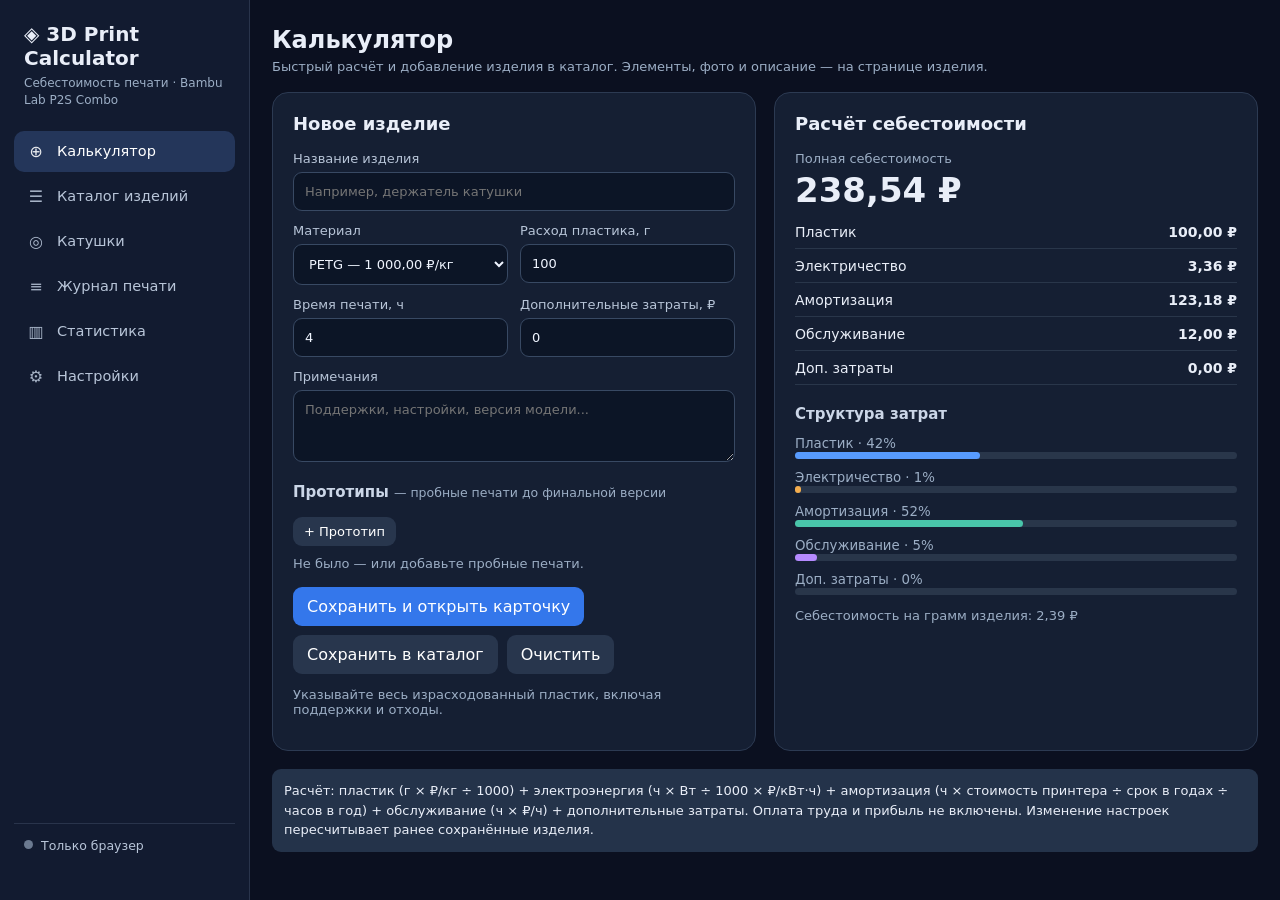
==== commit 9c045097: "restructuring site for githubPages" ====
--- a/3d_print_cost.html
+++ b/3d_print_cost.html
@@ -1,523 +1 @@
-<!doctype html><html lang="ru"><head><meta charset="utf-8"><meta name="viewport" content="width=device-width,initial-scale=1"><title>3D Print • Себестоимость</title><style>
-:root{font-family:Inter,system-ui,-apple-system,Segoe UI,sans-serif;color-scheme:dark;background:#0b1020;color:#e9eef8}*{box-sizing:border-box}[hidden]{display:none!important}body{margin:0}
-.app{display:grid;grid-template-columns:250px 1fr;min-height:100vh}
-aside{position:sticky;top:0;height:100vh;background:#121b30;border-right:1px solid #29344b;display:flex;flex-direction:column;padding:22px 14px}
-.brand{padding:0 10px 22px}.brand b{font-size:20px;display:block}.brand span{color:#9caec5;font-size:12px;line-height:1.4;display:block;margin-top:5px}
-nav{display:flex;flex-direction:column;gap:4px}
-nav a{display:flex;align-items:center;gap:11px;padding:11px 12px;border-radius:10px;color:#b8c5d8;text-decoration:none;font-size:14.5px;white-space:nowrap}
-nav a:hover{background:#1a2640;color:#e9eef8}nav a.active{background:#24365a;color:#fff}
-nav a .ic{width:20px;text-align:center;font-size:16px;opacity:.9}nav a .badge{margin-left:auto;background:#2c3a52;border-radius:20px;padding:1px 8px;font-size:12px;color:#cbd6e7}nav a .badge:empty{display:none}
-.side-foot{margin-top:auto;padding:14px 10px 0;border-top:1px solid #29344b;display:grid;gap:8px}
-.navfile{font-size:12.5px;color:#b8c5d8;cursor:pointer;overflow:hidden;text-overflow:ellipsis;white-space:nowrap}.navfile:hover{color:#fff}
-.status{font-size:12.5px;color:#9fc9aa;min-height:17px;opacity:0;transition:opacity .3s}.status.show{opacity:1}
-main{min-width:0}.wrap{max-width:1100px;margin:0 auto;padding:26px 22px 40px}
-.pagehead{display:flex;justify-content:space-between;align-items:flex-end;gap:12px;flex-wrap:wrap;margin-bottom:18px}.pagehead h1{margin:0;font-size:24px;word-break:break-word}.pagehead p{margin:5px 0 0;color:#9caec5;font-size:13px}.pagehead select{width:auto;min-width:180px;margin:0}
-.back{color:#9caec5;text-decoration:none;font-size:13px}.back:hover{color:#fff}
-.grid{display:grid;grid-template-columns:1fr 1fr;gap:18px}.grid>*{min-width:0}.panel{background:#151f33;border:1px solid #2c3a52;border-radius:16px;padding:20px;margin-bottom:18px}h2{font-size:18px;margin:0 0 17px}h3{font-size:15px;margin:20px 0 10px;color:#cbd6e7}.fields{display:grid;grid-template-columns:1fr 1fr;gap:12px}label{display:block;font-size:13px;color:#b8c5d8}input,select,textarea{width:100%;margin-top:6px;background:#0c1526;color:#f0f5ff;border:1px solid #384963;border-radius:9px;padding:11px;font:inherit}textarea{min-height:72px;resize:vertical}.wide{grid-column:1/-1}.buttons{display:flex;gap:9px;flex-wrap:wrap;margin-top:16px}button{background:#3477eb;color:white;border:0;border-radius:9px;padding:10px 14px;font:inherit;cursor:pointer}button.secondary{background:#28364d}button.danger{background:#783545}button:disabled{opacity:.5;cursor:not-allowed}.total{font-size:34px;font-weight:750;margin:4px 0}.muted{color:#9caec5;font-size:13px}.breakdown{display:grid;gap:9px;margin-top:14px}.line{display:flex;justify-content:space-between;align-items:center;gap:12px;font-size:14px;border-bottom:1px solid #29364a;padding-bottom:8px}.line b{font-variant-numeric:tabular-nums}.stat{background:#0d1729;padding:14px;border-radius:10px}.stat strong{font-size:21px;display:block;margin-top:5px;font-variant-numeric:tabular-nums}.toolbar{display:flex;gap:10px;flex-wrap:wrap;align-items:center}.toolbar input{max-width:340px;margin:0}.toolbar select{width:auto;margin:0}.tablewrap{overflow-x:auto}table{width:100%;border-collapse:collapse;min-width:760px}table.mini{min-width:420px}th,td{padding:11px 9px;border-bottom:1px solid #2a3850;text-align:left;font-size:13px;vertical-align:middle}table.mini td,table.mini th{padding:9px 8px}td.num,th.num{text-align:right;font-variant-numeric:tabular-nums}th{color:#9fb0c7}small{color:#9caec5}.notice{padding:12px;background:#24334a;border-radius:9px;font-size:13px;line-height:1.5}
-.filebar{display:flex;justify-content:space-between;align-items:center;gap:16px;flex-wrap:wrap}.filebar h2{margin:0 0 6px}.filestate{font-size:14px;color:#c6d2e3;line-height:1.5}.dot{display:inline-block;width:9px;height:9px;border-radius:50%;margin-right:8px;background:#6b7a90;vertical-align:1px}.dot.ok{background:#4cc38a}.dot.warn{background:#f3ad4e}.dot.err{background:#ef5f6f}label.check{display:flex;align-items:center;gap:8px;margin-top:14px;font-size:13px;cursor:pointer}label.check input{width:auto;margin:0}.kbd{opacity:.7;font-size:12px;margin-left:4px}
-.tiles{display:grid;grid-template-columns:repeat(auto-fit,minmax(min(140px,100%),1fr));gap:10px}.top{margin-top:12px}.minibar{height:6px;background:#29364a;border-radius:6px;margin-top:5px;min-width:60px}.minibar>div{height:100%;background:#579bff;border-radius:6px}
-.pill{display:inline-block;padding:2px 9px;border-radius:20px;font-size:12px;background:#2c3a52;color:#cbd6e7;white-space:nowrap}.pill.idea{background:#3a3452;color:#d2c2ff}.pill.wip{background:#4a3d22;color:#f3d39b}.pill.done{background:#1f4136;color:#9fe0c3}.pill.published{background:#203a63;color:#a9c8ff}
-tr.click{cursor:pointer}tr.click:hover td{background:#18233a}
-.thumb{width:46px;height:46px;border-radius:8px;background:#0d1729;overflow:hidden;display:grid;place-items:center;color:#3c4b66;font-size:18px}.thumb img{width:100%;height:100%;object-fit:cover;display:block}
-.iconbtn{padding:8px 11px;background:#28364d;line-height:1}.iconbtn.danger{background:#783545}
-.part{background:#0d1729;border:1px solid #29364a;border-radius:12px;padding:12px 12px 10px;margin-bottom:10px}
-.partrow{display:grid;grid-template-columns:1fr 78px 110px 118px auto;gap:8px;align-items:end}.partrow input,.filrow input,.filrow select,.linkrow input{margin-top:4px}
-.pcost{font-variant-numeric:tabular-nums;font-weight:650;padding-bottom:11px;text-align:right}
-.filrow{display:grid;grid-template-columns:22px 1fr 118px auto;gap:8px;align-items:center;margin-top:6px}.filrow .lead{color:#3c4b66;text-align:center}
-.linkrow{display:grid;grid-template-columns:1fr 2fr auto auto;gap:8px;align-items:center;margin-bottom:8px}.linkrow a{color:#8fb6ff;text-decoration:none;font-size:18px;padding:0 4px}
-.photos{display:grid;grid-template-columns:repeat(auto-fill,minmax(110px,1fr));gap:10px}.ph{position:relative;border-radius:10px;overflow:hidden;background:#0d1729;aspect-ratio:1}.ph img{width:100%;height:100%;object-fit:cover;display:block}.ph .acts{position:absolute;right:6px;bottom:6px;display:flex;gap:5px}.ph .acts button{padding:6px 8px;font-size:12px}.ph.cover{outline:2px solid #3477eb;outline-offset:-2px}.ph .badge{position:absolute;left:6px;top:6px;background:#3477eb;font-size:11px;padding:2px 7px;border-radius:10px}
-.drop{border:1px dashed #384963;border-radius:12px;padding:12px}.drop.over{border-color:#3477eb;background:#14223d}
-.protorow{display:grid;grid-template-columns:28px 1fr 90px 80px auto;gap:8px;align-items:center;margin-bottom:8px}.protorow input,.protorow select{margin:0;padding:8px}table.proto input,table.proto select{margin:0;padding:7px 8px}table.proto{min-width:860px}
-.swatch{display:inline-block;width:22px;height:22px;border-radius:50%;border:2px solid #384963;vertical-align:middle;flex:none}.swatch.big{width:46px;height:46px}.swatch.sm{width:12px;height:12px;border-width:1px}
-.pill.sp-sealed{background:#203a63;color:#a9c8ff}.pill.sp-open{background:#1f4136;color:#9fe0c3}.pill.sp-empty{background:#2c3a52;color:#8c9bb3}.pill.fail{background:#4a2530;color:#f3a6b3}
-nav a .badge.warnb{background:#783545;color:#fff}.lnk{color:#a9c8ff;text-decoration:none}.lnk:hover{text-decoration:underline}
-.linkbtn{background:none;padding:2px 0;color:#8fb6ff;font-size:12px}.matline>span:last-child{white-space:nowrap}
-.pfhead{grid-template-columns:150px 110px 150px 1fr}.pfrow{display:grid;grid-template-columns:1fr 1.3fr 130px;gap:10px;align-items:center;margin-bottom:8px}.pfrow select,.pfrow input{margin:0}.pfrow label.inl{display:flex;align-items:center;gap:6px}
-.fields.corr{grid-template-columns:1.4fr 1fr 1fr}
-@media(max-width:800px){.pfhead,.fields.corr{grid-template-columns:1fr 1fr}.pfrow{grid-template-columns:1fr 1fr}.pfrow>span{grid-column:1/-1}}
-.desc-preview{white-space:pre-wrap;font-family:ui-monospace,SFMono-Regular,Menlo,Consolas,monospace;font-size:12.5px;line-height:1.55;background:#0c1526;border:1px solid #384963;border-radius:9px;padding:12px;min-height:280px;max-height:620px;overflow:auto;margin:0}
-@media(max-width:1000px){.grid{grid-template-columns:1fr}}
-@media(max-width:800px){.app{grid-template-columns:1fr}aside{height:auto;flex-direction:row;align-items:center;padding:8px 10px;z-index:5;border-right:0;border-bottom:1px solid #29344b;gap:6px}.brand,.side-foot .status{display:none}nav{flex-direction:row;overflow-x:auto;flex:1}nav a{padding:9px 11px;font-size:13.5px}.side-foot{margin:0;padding:0;border:0}.navfile{font-size:0;width:22px}.navfile .dot{margin:0}.status.show{display:block;position:fixed;left:12px;right:12px;bottom:12px;background:#24334a;padding:10px 12px;border-radius:9px;font-size:13px}.wrap{padding:18px 14px 30px}.partrow{grid-template-columns:1fr 1fr}.partrow .pname{grid-column:1/-1}.filrow{grid-template-columns:1fr 100px auto}.filrow .lead{display:none}.linkrow{grid-template-columns:1fr auto auto}.linkrow .ltitle{grid-column:1/-1}}
-@media(max-width:420px){.fields{grid-template-columns:1fr}.wide{grid-column:auto}nav a .lbl{display:none}}
-</style></head><body><div class="app">
-<aside><div class="brand"><b>◈ 3D Print Cost</b><span>Себестоимость печати · Bambu Lab P2S Combo</span></div>
-<nav><a href="#calc" data-nav="calc"><span class="ic">⊕</span><span class="lbl">Калькулятор</span></a><a href="#catalog" data-nav="catalog"><span class="ic">☰</span><span class="lbl">Каталог изделий</span><span class="badge" id="navCount"></span></a><a href="#spools" data-nav="spools"><span class="ic">◎</span><span class="lbl">Катушки</span><span class="badge warnb" id="navSpools"></span></a><a href="#log" data-nav="log"><span class="ic">≡</span><span class="lbl">Журнал печати</span></a><a href="#stats" data-nav="stats"><span class="ic">▥</span><span class="lbl">Статистика</span></a><a href="#settings" data-nav="settings"><span class="ic">⚙</span><span class="lbl">Настройки</span></a></nav>
-<div class="side-foot"><div class="navfile" id="navFile" onclick="location.hash='settings'"></div><div class="status" id="status"></div></div></aside>
-<main><div class="wrap">
-
-<section class="page" id="page-calc" hidden><div class="pagehead"><div><h1>Калькулятор</h1><p>Быстрый расчёт и добавление изделия в каталог. Элементы, фото и описание — на странице изделия.</p></div></div>
-<div class="grid"><section class="panel"><h2>Новое изделие</h2><div class="fields"><label class="wide">Название изделия<input id="name" placeholder="Например, держатель катушки"></label><label>Материал<select id="material"></select></label><label>Расход пластика, г<input id="grams" type="number" min="0" step="0.1" value="100"></label><label>Время печати, ч<input id="hours" type="number" min="0" step="0.01" value="4"></label><label>Дополнительные затраты, ₽<input id="extra" type="number" min="0" step="0.01" value="0"></label><label class="wide">Примечания<textarea id="notes" placeholder="Поддержки, настройки, версия модели..."></textarea></label></div><div class="filebar" style="margin-top:18px"><h3 style="margin:0">Прототипы <small style="font-weight:400">— пробные печати до финальной версии</small></h3><button class="secondary" id="cProtoAdd" style="padding:7px 11px;font-size:13px">+ Прототип</button></div><div id="cProtos" style="margin-top:10px"></div><div class="buttons"><button id="saveOpen">Сохранить и открыть карточку</button><button class="secondary" id="save">Сохранить в каталог</button><button class="secondary" id="clear">Очистить</button></div><p class="muted">Указывайте весь израсходованный пластик, включая поддержки и отходы.</p></section>
-<section class="panel"><h2>Расчёт себестоимости</h2><div class="muted">Полная себестоимость</div><div class="total" id="total">—</div><div class="breakdown" id="breakdown"></div><h3>Структура затрат</h3><div id="bars"></div><p class="muted" id="pergram"></p></section></div>
-<div class="notice">Расчёт: пластик (г × ₽/кг ÷ 1000) + электроэнергия (ч × Вт ÷ 1000 × ₽/кВт·ч) + амортизация (ч × стоимость принтера ÷ срок в годах ÷ часов в год) + обслуживание (ч × ₽/ч) + дополнительные затраты. Оплата труда и прибыль не включены. Изменение настроек пересчитывает ранее сохранённые изделия.</div></section>
-
-<section class="page" id="page-catalog" hidden><div class="pagehead"><div><h1>Каталог изделий</h1><p>Нажмите на изделие, чтобы открыть его карточку</p></div><button id="newItem">+ Новое изделие</button></div>
-<section class="panel"><div class="toolbar"><input id="search" placeholder="Поиск: название, тег, материал, примечание"><select id="statusFilter"></select><button class="secondary" id="exportCsv">Экспорт CSV</button></div><div class="tablewrap"><table><thead><tr><th style="width:62px"></th><th>Изделие</th><th>Статус</th><th>Материалы</th><th class="num">Пластик</th><th class="num">Время</th><th class="num">Себестоимость</th><th>Дата</th></tr></thead><tbody id="rows"></tbody></table></div><p id="empty" class="muted">Пока нет сохранённых изделий.</p></section></section>
-
-<section class="page" id="page-item" hidden><a href="#catalog" class="back">← Каталог</a><div class="pagehead" style="margin-top:8px"><div><h1 id="itTitle"></h1><p id="itMeta"></p></div><div class="buttons" style="margin:0"><button class="secondary" data-act="dupItem">Дублировать</button><button class="danger" data-act="delItem">Удалить</button></div></div>
-<div class="grid"><div>
-<section class="panel"><h2>Основное</h2><div class="fields"><label class="wide">Название<input data-f="name"></label><label>Статус<select data-f="status" id="itStatus"></select></label><label>Доп. затраты, ₽<input data-f="extra" type="number" min="0" step="0.01"></label><label class="wide">Теги (через запятую)<input data-f="tags" placeholder="органайзер, велосипед, gridfinity"></label><label class="wide">Примечания<textarea data-f="notes" placeholder="Для себя: версии, что доработать, кому подарено..."></textarea></label></div></section>
-<section class="panel"><h2>Ссылки</h2><div id="itLinks"></div><div class="buttons" style="margin-top:6px"><button class="secondary" data-act="addLink" data-preset="MakerWorld">+ MakerWorld</button><button class="secondary" data-act="addLink" data-preset="">+ Ссылка</button></div></section>
-</div><div>
-<section class="panel"><h2>Себестоимость</h2><div class="total" id="itTotal"></div><p class="muted" id="itSummary" style="margin:2px 0 0"></p><div class="breakdown" id="itBreakdown"></div><div class="breakdown" id="itProtoCost" style="margin-top:9px"></div><h3>Структура затрат</h3><div id="itBars"></div><h3>Материалы</h3><div id="itMats" class="breakdown" style="margin-top:0"></div></section>
-</div></div>
-<section class="panel"><div class="filebar" style="margin-bottom:12px"><h2 style="margin:0">Элементы</h2><button class="secondary" data-act="addPart">+ Элемент</button></div><p class="muted" style="margin-top:0">Граммы и часы — на одну штуку; количество умножает и то и другое. Для печати несколькими цветами через AMS добавьте в элемент несколько материалов.</p><div id="itParts"></div></section>
-<section class="panel"><div class="filebar" style="margin-bottom:12px"><div><h2 style="margin:0">Печать</h2><p class="muted" id="itPrintSum" style="margin:4px 0 0"></p></div><button data-act="printStart" id="printStartBtn">Записать печать</button></div>
-<div id="printForm" hidden class="part" style="margin-bottom:14px"><div class="fields pfhead"><label>Дата<input type="date" id="pfDate"></label><label>Комплектов<input type="number" min="1" step="1" id="pfSets" value="1"></label><label>Результат<select id="pfResult"><option value="ok">Успешно</option><option value="fail">Неудачно</option></select></label><label>Комментарий<input id="pfNote" placeholder="Причина неудачи, особенности"></label></div><h3 style="margin:16px 0 8px">Списание с катушек</h3><div id="pfRows"></div><div class="buttons"><button data-act="printSave">Сохранить и списать</button><button class="secondary" data-act="printCancel">Отмена</button></div></div>
-<div id="itPrints"></div></section>
-<section class="panel"><div class="filebar" style="margin-bottom:12px"><h2 style="margin:0">Прототипы</h2><button class="secondary" data-act="addProto">+ Прототип</button></div><p class="muted" style="margin-top:0">Пробные и неудачные печати до финальной версии. В себестоимость изделия не входят — считаются отдельно как затраты на разработку.</p><div id="itProtos"></div><p class="muted" id="itProtoSum" style="margin:12px 0 0"></p></section>
-<div class="grid"><section class="panel"><h2>Настройки печати</h2><div class="fields"><label>Сопло, мм<input data-f="print.nozzle"></label><label>Высота слоя, мм<input data-f="print.layer"></label><label>Заполнение<input data-f="print.infill" placeholder="15% gyroid"></label><label>Стенки<input data-f="print.walls"></label><label>Поддержки<input data-f="print.supports" placeholder="Не нужны / tree, только на столе"></label><label>Пластина<input data-f="print.plate" placeholder="Textured PEI"></label><label class="wide">Прочее<textarea data-f="print.other" placeholder="Ориентация, ironing, особенности слайсинга..."></textarea></label></div></section>
-<section class="panel"><div class="filebar" style="margin-bottom:12px"><h2 style="margin:0">Фото</h2><button class="secondary" id="photoAdd">+ Добавить фото</button><input type="file" id="photoInput" accept="image/*" multiple hidden></div><div class="drop" id="photoDrop"><div class="photos" id="itPhotos"></div></div><p class="muted" id="photoHint"></p></section></div>
-<section class="panel"><div class="filebar" style="margin-bottom:14px"><h2 style="margin:0">Описание для MakerWorld</h2><div class="toolbar"><select data-f="desc.lang" id="descLang"><option value="ru">Шаблон на русском</option><option value="en">Template in English</option></select><button id="descCopy">Скопировать текст</button></div></div>
-<div class="grid"><div class="fields" style="grid-template-columns:1fr;align-content:start"><label>Вступление — что это и зачем<textarea data-f="desc.intro" style="min-height:110px"></textarea></label><label>Что ещё понадобится (крепёж, магниты...)<textarea data-f="desc.hardware" placeholder="4× винт M3×10&#10;2× магнит 6×3 мм"></textarea></label><label>Сборка<textarea data-f="desc.assembly"></textarea></label><label>Советы по печати<textarea data-f="desc.tips"></textarea></label></div><div><div class="muted" style="margin-bottom:6px">Готовый текст — детали и настройки подставляются автоматически</div><pre class="desc-preview" id="descOut"></pre></div></div></section>
-</section>
-
-<section class="page" id="page-spools" hidden><div class="pagehead"><div><h1>Катушки</h1><p>Склад филамента. Остатки списываются по журналу печати и прототипам</p></div><button id="spoolAdd">+ Катушка</button></div>
-<div class="tiles" id="spoolTiles" style="margin-bottom:18px;grid-template-columns:repeat(auto-fill,minmax(190px,1fr))"></div>
-<section class="panel"><div class="toolbar"><input id="spoolSearch" placeholder="Поиск: производитель, цвет, материал, магазин"><select id="spoolFilter"><option value="active">В наличии</option><option value="empty">Закончились</option><option value="all">Все</option></select></div><div class="tablewrap"><table><thead><tr><th style="width:40px"></th><th>Катушка</th><th>Материал</th><th style="width:230px">Остаток</th><th class="num">Цена</th><th>Куплена</th><th>Статус</th></tr></thead><tbody id="spoolRows"></tbody></table></div><p class="muted" id="spoolEmpty">Катушек пока нет.</p></section></section>
-
-<section class="page" id="page-spool" hidden><a href="#spools" class="back">← Катушки</a><div class="pagehead" style="margin-top:8px"><div style="display:flex;gap:14px;align-items:center"><span class="swatch big" id="spSwatch"></span><div><h1 id="spTitle"></h1><p id="spMeta"></p></div></div><div class="buttons" style="margin:0"><button class="secondary" id="spDup">Дублировать</button><button class="danger" id="spDel">Удалить</button></div></div>
-<div class="grid"><section class="panel"><h2>Параметры</h2><div class="fields"><label>Материал<select data-sf="materialId" id="spMat"></select></label><label>Статус<select data-sf="status" id="spStatus"></select></label><label>Производитель<input data-sf="brand" placeholder="Bambu Lab, eSUN, Creality..."></label><label>Серия<input data-sf="series" placeholder="PLA Basic, PETG HF..."></label><label>Цвет<input data-sf="color" placeholder="Белый"></label><label>Образец цвета<input data-sf="colorHex" type="color" style="height:45px;padding:4px"></label><label>Вес филамента (нетто), г<input data-sf="net" type="number" min="0" step="1"></label><label>Вес пустой катушки, г<input data-sf="empty" type="number" min="0" step="1" placeholder="неизвестен"></label><label>Диаметр, мм<input data-sf="diameter" type="number" min="0" step="0.01"></label><label>Цена катушки, ₽<input data-sf="price" type="number" min="0" step="0.01"></label><label>Дата покупки<input data-sf="purchased" type="date"></label><label>Магазин<input data-sf="store" placeholder="Ozon, WB, сайт производителя"></label><label>Вскрыта<input data-sf="opened" type="date"></label><label>Последняя сушка<input data-sf="dried" type="date"></label><label class="wide">Примечания<textarea data-sf="notes" placeholder="Температуры, впечатления, где хранится"></textarea></label></div></section>
-<div><section class="panel"><h2>Остаток</h2><div class="total" id="spRem"></div><p class="muted" id="spRemSub" style="margin:2px 0 10px"></p><div class="minibar" style="height:9px"><div id="spRemBar"></div></div>
-<h3>Корректировка</h3><div class="fields corr"><label>Действие<select id="corrMode"><option value="set">Установить остаток</option><option value="sub">Списать</option><option value="add">Добавить</option></select></label><label>Значение<input id="corrVal" type="number" min="0" step="0.1"></label><label>Единицы<select id="corrUnit"><option value="g">граммы</option><option value="m">метры</option></select></label><label class="wide">Комментарий<input id="corrNote" placeholder="Например: по данным AMS / Bambu Handy"></label></div><p class="muted" id="corrHint" style="min-height:17px"></p><button id="corrApply">Применить</button>
-<h3>Взвешивание</h3><div class="fields"><label>Вес катушки на весах, г<input id="weighGross" type="number" min="0" step="1"></label><div style="align-self:end;display:grid;gap:8px"><button id="weighApply" class="secondary">Пересчитать остаток</button><button id="weighNew" class="secondary">Это новая катушка</button></div></div><p class="muted" id="weighHint"></p></section></div></div>
-<section class="panel"><h2>История</h2><div class="tablewrap"><table class="mini"><thead><tr><th>Дата</th><th>Событие</th><th class="num">Изменение</th><th class="num">Остаток</th><th></th></tr></thead><tbody id="spHist"></tbody></table></div></section></section>
-
-<section class="page" id="page-log" hidden><div class="pagehead"><div><h1>Журнал печати</h1><p id="logSub"></p></div></div><section class="panel"><div class="tablewrap"><table><thead><tr><th>Дата</th><th>Изделие</th><th class="num">Компл.</th><th>Результат</th><th class="num">Филамент</th><th>Катушки</th><th>Комментарий</th><th></th></tr></thead><tbody id="logRows"></tbody></table></div><p class="muted" id="logEmpty">Записей пока нет.</p></section></section>
-
-<section class="page" id="page-stats" hidden><div class="pagehead"><div><h1>Статистика</h1><p id="statsScope"></p></div><select id="statMat" aria-label="Фильтр по материалу"></select></div>
-<section class="panel"><p class="muted" id="statsEmpty" style="margin:0">Статистика появится после сохранения первого изделия.</p><div id="statsBody"><div class="tiles" id="statTiles"></div><p class="muted top" id="statExtra"></p><div class="grid" style="margin-top:6px"><div><h3>Структура затрат</h3><div id="statBars"></div></div><div><h3>По материалам</h3><div class="tablewrap"><table class="mini"><thead><tr><th>Материал</th><th class="num">Изделий</th><th class="num">Пластик</th><th class="num">Стоимость</th><th>Доля по массе</th></tr></thead><tbody id="statMats"></tbody></table></div></div></div><h3>По месяцам</h3><div class="tablewrap"><table class="mini"><thead><tr><th>Месяц</th><th class="num">Изделий</th><th class="num">Пластик</th><th class="num">Время</th><th class="num">Себестоимость</th><th></th></tr></thead><tbody id="statMonths"></tbody></table></div></div></section></section>
-
-<section class="page" id="page-settings" hidden><div class="pagehead"><div><h1>Настройки</h1><p>Папка данных, материалы, принтер и электроэнергия</p></div></div>
-<section class="panel"><div class="filebar"><div><h2>Папка данных</h2><div class="filestate" id="dirState"></div></div><div class="buttons" style="margin:0"><button id="dirReconnect">Разрешить доступ к папке</button><button id="dirSaveNow">Сохранить сейчас<span class="kbd">Ctrl+S</span></button><button class="secondary" id="dirPick">Выбрать папку</button><button class="danger" id="dirDetach">Отключить</button></div></div><label class="check" id="autosaveWrap"><input type="checkbox" id="autosave" checked> Автосохранение в папку при каждом изменении</label><div class="notice top" id="legacyNote" hidden></div><p class="muted">В папке хранятся: <b>3d-print-data.json</b> — все данные, <b>photos/</b> — фото изделий, <b>backups/</b> — копии файла данных перед его перезаписью при подключении. Данные также всегда хранятся в браузере.</p><h3>Резервная копия</h3><div class="buttons" style="margin-top:0"><button class="secondary" id="exportJson">Скачать JSON</button><button class="secondary" id="importJson">Импорт JSON</button><input type="file" id="fileInput" accept="application/json,.json" hidden></div></section>
-<div class="grid"><section class="panel"><h2>Материалы</h2><div id="materialsList"></div><h3>Добавить материал</h3><div class="fields"><label>Название<input id="newMatName" placeholder="PETG-CF"></label><label>Цена, ₽/кг<input id="newMatPrice" type="number" min="0" step="0.01" placeholder="1500"></label></div><div class="buttons"><button class="secondary" id="addMaterial">Добавить материал</button></div><h3>Катушки</h3><div class="fields"><label>Порог «мало», г<input id="lowStock" type="number" min="0" step="10" value="200"></label></div><p class="muted">Плотность нужна для пересчёта граммов в метры (для 1,75 мм: PLA ≈ 2,98 г/м).</p></section>
-<section class="panel"><h2>Принтер и электроэнергия</h2><div class="fields"><label class="wide">Принтер (для описаний)<input id="printerName" value="Bambu Lab P2S"></label><label>Стоимость принтера, ₽<input id="printerPrice" type="number" min="0" value="76990"></label><label>Срок амортизации, лет<input id="years" type="number" min="0.01" step="0.5" value="5"></label><label>Часов печати в год<input id="annualHours" type="number" min="0.01" value="500"></label><label>Обслуживание, ₽/ч<input id="maintenance" type="number" min="0" step="0.01" value="3"></label><label>Средняя мощность, Вт<input id="watts" type="number" min="0" value="120"></label><label>Электроэнергия, ₽/кВт·ч<input id="tariff" type="number" min="0" step="0.01" value="7"></label></div><p class="muted" id="hourly"></p></section></div></section>
-
-</div></main></div><script>
-(()=>{'use strict';
-/* ================= Константы и утилиты ================= */
-const LS_KEY='p2s_cost_catalog_v1',AUTO_KEY='p2s_cost_autosave_v1',DATA_NAME='3d-print-data.json',PHOTO_DIR='photos',BACKUP_DIR='backups';
-const $=id=>document.getElementById(id);
-const fsOK=typeof window.showDirectoryPicker==='function';
-const STATUSES={idea:'Идея',wip:'В работе',done:'Готово',published:'Опубликовано'};
-const PARTS=[['plastic','Пластик','#579bff'],['power','Электричество','#f3ad4e'],['depreciation','Амортизация','#49c5aa'],['maintenance','Обслуживание','#b58aff'],['extra','Доп. затраты','#ed7c99']];
-const baseSettings={printerName:'Bambu Lab P2S',printerPrice:76990,years:5,annualHours:500,watts:120,tariff:7,maintenance:3,lowStock:200};
-const baseMaterials=[{id:'petg',name:'PETG',price:1000},{id:'pla',name:'PLA',price:1000},{id:'abs',name:'ABS',price:1200}];
-
-const money=n=>new Intl.NumberFormat('ru-RU',{style:'currency',currency:'RUB'}).format(n);
-const fmt=(n,d=1,loc='ru-RU')=>new Intl.NumberFormat(loc,{maximumFractionDigits:d}).format(n);
-const number=v=>{const n=Number(String(v??'').replace(',','.'));return Number.isFinite(n)?Math.max(0,n):0};
-const escape=s=>String(s??'').replace(/[&<>"']/g,c=>({'&':'&amp;','<':'&lt;','>':'&gt;','"':'&quot;',"'":'&#39;'}[c]));
-const uid=()=>globalThis.crypto?.randomUUID?.()||(Date.now().toString(36)+Math.random().toString(36).slice(2));
-const shortId=()=>uid().replace(/-/g,'').slice(0,10);
-const now=()=>new Date().toISOString();
-const getPath=(o,p)=>p.split('.').reduce((a,k)=>a?.[k],o);
-const setPath=(o,p,v)=>{const ks=p.split('.'),last=ks.pop();ks.reduce((a,k)=>(a[k]??={}),o)[last]=v};
-const safeUrl=u=>/^https?:\/\//i.test(String(u).trim())?String(u).trim():'';
-function fmtH(h,lang='ru'){const m=Math.round(number(h)*60),H=Math.floor(m/60),M=m%60;if(lang==='en')return(H?H+'h':'')+(M?(H?' ':'')+M+'m':'')||'0h';return(H?H+' ч':'')+(M?(H?' ':'')+M+' мин':'')||'0 ч'}
-
-let db,dir=null,dirReady=false,dirDirty=false,dirError='',lastSaved=null,saveTimer=null,persistTimer=null,chain=Promise.resolve(),localChain=Promise.resolve(),legacyFileName='',currentItemId=null;
-const getMat=i=>db.materials.find(m=>m.id===i)||{name:'Удалённый материал',price:0};
-
-/* ================= Схема данных v2 ================= */
-function normItem(x){
-  const it={id:String(x.id||uid()),name:String(x.name||'Без названия'),status:STATUSES[x.status]?x.status:'done',
-    tags:Array.isArray(x.tags)?x.tags.map(String).filter(Boolean):[],createdAt:x.createdAt||now(),updatedAt:x.updatedAt||x.createdAt||'',
-    extra:number(x.extra),notes:String(x.notes||''),
-    links:Array.isArray(x.links)?x.links.map(l=>({title:String(l?.title||''),url:String(l?.url||'')})):[],
-    print:{nozzle:'0.4',layer:'0.2',infill:'',walls:'',supports:'',plate:'',other:'',...(x.print||{})},
-    desc:{lang:'ru',intro:'',hardware:'',assembly:'',tips:'',...(x.desc||{})},
-    photos:Array.isArray(x.photos)?x.photos.filter(p=>p&&p.file).map(p=>({id:String(p.id||shortId()),file:String(p.file)})):[],
-    cover:String(x.cover||'')};
-  if(Array.isArray(x.parts)&&x.parts.length){
-    it.parts=x.parts.map(p=>({id:String(p.id||shortId()),name:String(p.name||''),qty:Math.max(1,Math.round(number(p.qty))||1),hours:number(p.hours),
-      filaments:(Array.isArray(p.filaments)?p.filaments:[]).map(f=>({materialId:String(f.materialId||''),grams:number(f.grams)}))}));
-  }else{ // миграция изделия v1: одно изделие = один элемент
-    it.parts=[{id:shortId(),name:'Изделие целиком',qty:1,hours:number(x.hours),filaments:[{materialId:String(x.materialId||''),grams:number(x.grams)}]}];
-  }
-  it.prototypes=(Array.isArray(x.prototypes)?x.prototypes:[]).map((p,i)=>({id:String(p.id||shortId()),name:String(p.name??('v'+(i+1))),date:String(p.date||''),materialId:String(p.materialId||''),grams:number(p.grams),hours:number(p.hours),note:String(p.note||''),spoolId:String(p.spoolId||''),at:p.at||it.createdAt||now()}));
-  if(it.cover&&!it.photos.some(p=>p.file===it.cover))it.cover=it.photos[0]?.file||'';
-  return it}
-function valid(d){
-  if(!d||typeof d!=='object'||!Array.isArray(d.materials)||!Array.isArray(d.items))throw Error('Неверная структура файла');
-  if(d.materials.length>1000||d.items.length>100000)throw Error('Слишком большой файл');
-  return{version:2,updatedAt:d.updatedAt||'',settings:{...baseSettings,...(d.settings||{})},
-    materials:d.materials.map(m=>({id:String(m.id||uid()),name:String(m.name||'?'),price:number(m.price),density:number(m.density)||guessDensity(m.name)})),
-    items:d.items.map(normItem),spools:(Array.isArray(d.spools)?d.spools:[]).map(normSpool),prints:(Array.isArray(d.prints)?d.prints:[]).map(normPrint)}}
-
-/* ================= Расчёт ================= */
-function calcItem(it){
-  const s=db.settings,life=number(s.years)*number(s.annualHours),depH=life>0?number(s.printerPrice)/life:0;
-  const r={plastic:0,power:0,depreciation:0,maintenance:0,extra:number(it.extra),grams:0,hours:0,pieces:0,parts:{},byMat:{}};
-  for(const p of it.parts){
-    const q=Math.max(1,number(p.qty)||1),h=number(p.hours)*q;let pl=0,g=0;
-    for(const f of p.filaments){const gg=number(f.grams)*q,c=gg*number(getMat(f.materialId).price)/1000;g+=gg;pl+=c;const bm=r.byMat[f.materialId]??={grams:0,cost:0};bm.grams+=gg;bm.cost+=c}
-    const pw=h*number(s.watts)/1000*number(s.tariff),dp=h*depH,mt=h*number(s.maintenance);
-    r.plastic+=pl;r.power+=pw;r.depreciation+=dp;r.maintenance+=mt;r.grams+=g;r.hours+=h;r.pieces+=q;
-    r.parts[p.id]={grams:g,hours:h,total:pl+pw+dp+mt,unit:(pl+pw+dp+mt)/q}}
-  r.total=r.plastic+r.power+r.depreciation+r.maintenance+r.extra;
-  // прототипы: считаются отдельно от себестоимости изделия
-  const pr=r.proto={count:0,grams:0,hours:0,plastic:0,total:0,items:{},byMat:{}};
-  for(const p of it.prototypes||[]){const g=number(p.grams),h=number(p.hours),pl=g*number(getMat(p.materialId).price)/1000,t=pl+h*number(s.watts)/1000*number(s.tariff)+h*depH+h*number(s.maintenance);
-    pr.count++;pr.grams+=g;pr.hours+=h;pr.plastic+=pl;pr.total+=t;pr.items[p.id]=t;const bm=pr.byMat[p.materialId]??={grams:0,cost:0};bm.grams+=g;bm.cost+=pl}
-  r.dev=r.total+pr.total;return r}
-const itemMaterials=it=>[...new Set(it.parts.flatMap(p=>p.filaments.map(f=>f.materialId)))];
-function barsHtml(c,withMoney){return PARTS.map(([k,name,color])=>{const p=c.total?c[k]/c.total*100:0;return`<div style="margin-bottom:8px"><small>${name} · ${Math.round(p)}%${withMoney?' · '+money(c[k]):''}</small><div style="height:7px;background:#29364a;border-radius:8px"><div style="height:100%;width:${p}%;background:${color};border-radius:8px"></div></div></div>`}).join('')}
-const breakdownHtml=c=>PARTS.map(([k,name])=>`<div class="line"><span>${name}</span><b>${money(c[k])}</b></div>`).join('');
-
-/* ================= IndexedDB ================= */
-let idbP=null;
-const idb=()=>idbP||(idbP=new Promise((res,rej)=>{setTimeout(()=>rej(Error('IndexedDB не отвечает')),2000);const r=indexedDB.open('p2s_cost',2);r.onupgradeneeded=()=>{for(const s of ['handles','kv'])if(!r.result.objectStoreNames.contains(s))r.result.createObjectStore(s)};r.onsuccess=()=>res(r.result);r.onerror=()=>rej(r.error)}));
-async function idbSet(store,k,v){const d=await idb();return new Promise((res,rej)=>{const t=d.transaction(store,'readwrite'),s=t.objectStore(store);v===undefined?s.delete(k):s.put(v,k);t.oncomplete=()=>res();t.onerror=()=>rej(t.error)})}
-async function idbGet(store,k){const d=await idb();return new Promise((res,rej)=>{const r=d.transaction(store).objectStore(store).get(k);r.onsuccess=()=>res(r.result);r.onerror=()=>rej(r.error)})}
-
-/* ================= Сохранение ================= */
-let statusTimer;const setStatus=t=>{const el=$('status');el.textContent=t;el.classList.add('show');clearTimeout(statusTimer);statusTimer=setTimeout(()=>el.classList.remove('show'),3500)};
-const autosave=()=>$('autosave').checked;
-const data=()=>JSON.stringify(db,null,2);
-const LS2_KEY='p2s_cost_catalog_v2';
-function saveLocal(){const snap=structuredClone(db);localChain=localChain.then(()=>idbSet('kv','db',snap)).catch(()=>{try{localStorage.setItem(LS2_KEY,JSON.stringify(snap))}catch(e){setStatus('Не удалось сохранить в браузере — подключите папку или скачайте JSON')}})}
-function persist(){clearTimeout(persistTimer);persistTimer=null;db.updatedAt=now();saveLocal();if(dir&&dirReady){dirDirty=true;if(autosave()){clearTimeout(saveTimer);saveTimer=setTimeout(writeData,500)}}updateDirUi()}
-function schedulePersist(){clearTimeout(persistTimer);persistTimer=setTimeout(()=>{persist();renderList()},400)}
-async function writeText(dh,name,text){const fh=await dh.getFileHandle(name,{create:true});const w=await fh.createWritable();await w.write(text);await w.close()}
-function writeData(){clearTimeout(saveTimer);chain=chain.then(async()=>{if(!dir||!dirReady)return;dirDirty=false;try{await writeText(dir,DATA_NAME,data());lastSaved=new Date();dirError=''}catch(e){dirDirty=true;dirError=e?.message||String(e);if(e?.name==='NotAllowedError')dirReady=false}updateDirUi()});return chain}
-async function hasPermission(h,ask){const o={mode:'readwrite'};try{if(await h.queryPermission(o)==='granted')return true;return ask?await h.requestPermission(o)==='granted':false}catch{return false}}
-async function readFolderData(d){
-  for(const n of [...new Set([DATA_NAME,legacyFileName].filter(Boolean))]){
-    try{const f=await(await d.getFileHandle(n)).getFile(),t=(await f.text()).trim();if(t)return{name:n,text:t,data:valid(JSON.parse(t)),modified:new Date(f.lastModified)}}
-    catch(e){if(e?.name!=='NotFoundError'&&e?.name!=='TypeMismatchError')throw Error(`Файл «${n}»: ${e.message}`)}}
-  return null}
-async function backup(d,text){const b=await d.getDirectoryHandle(BACKUP_DIR,{create:true});const stamp=now().slice(0,19).replace(/[:T]/g,'-');await writeText(b,`3d-print-data_${stamp}.json`,text)}
-function applyData(incoming){db=incoming;fillSettings();saveLocal();photoUrls.clear();renderAll()}
-// mode: pick — пользователь выбрал папку; restore — переподключение запомненной папки
-async function connect(d,mode){
-  const r=await readFolderData(d);let write=!r,msg='Папка подключена';
-  if(r){
-    if(mode==='pick'){
-      if(!db.items.length){applyData(r.data);msg='Данные загружены из папки'}
-      else if(confirm(`В папке найден «${r.name}»: изделий — ${r.data.items.length}, изменён ${r.modified.toLocaleString('ru-RU')}.\n\nОК — загрузить данные из папки.\nОтмена — записать в папку данные из браузера (изделий — ${db.items.length}); прежний файл сохранится в backups/.`)){applyData(r.data);msg='Данные загружены из папки'}
-      else{await backup(d,r.text);write=true;msg='Данные браузера записаны в папку, прежний файл — в backups/'}
-    }else{const f=Date.parse(r.data.updatedAt||0)||0,l=Date.parse(db.updatedAt||0)||0;if(f>=l)applyData(r.data);else{write=true;msg='В браузере данные новее — записаны в папку'}}
-    if(r.name!==DATA_NAME)write=true;
-    if(!write)lastSaved=r.modified;
-  }
-  dir=d;dirReady=true;dirError='';photoUrls.clear();
-  try{await idbSet('handles','dir',d)}catch{}
-  if(write){dirDirty=true;await writeData()}
-  updateDirUi();renderAll();if(mode==='pick')setStatus(msg);return true}
-function dirErr(e){if(e?.name==='AbortError')return;alert('Ошибка работы с папкой: '+(e?.message||e))}
-
-function updateDirUi(){
-  const name=dir?`«${escape(dir.name)}»`:'';let dot='',text;
-  if(!fsOK){dot='warn';text='Этот браузер не умеет работать с папками. Откройте страницу в Chrome или Edge на компьютере, либо используйте «Скачать JSON» / «Импорт JSON». Фото в этом режиме недоступны.'}
-  else if(!dir)text='Папка не подключена — данные хранятся только в этом браузере, фото добавлять нельзя.';
-  else if(!dirReady){dot='warn';text=`Папка ${name} — браузер просит подтвердить доступ после перезапуска.${dirError?' '+escape(dirError):''}`}
-  else if(dirError){dot='err';text=`Папка ${name} — ошибка записи: ${escape(dirError)}`}
-  else if(dirDirty){dot='warn';text=`Папка ${name} — ${autosave()?'сохранение…':'есть несохранённые изменения'}`}
-  else{dot='ok';text=`Папка ${name} — сохранено${lastSaved?' '+lastSaved.toLocaleString('ru-RU'):''}`}
-  $('dirState').innerHTML=`<span class="dot ${dot}"></span>${text}`;
-  const short=!fsOK?'Только браузер':!dir?'Папка не подключена':!dirReady?'Нужен доступ к папке':dirError?'Ошибка записи':dirDirty?(autosave()?'Сохранение…':'Не сохранено в папку'):'Сохранено в папку';
-  $('navFile').innerHTML=`<span class="dot ${dot}"></span>${short}`;$('navFile').title=dir?dir.name:'';
-  $('dirPick').hidden=!fsOK;$('autosaveWrap').hidden=!fsOK||!dir;
-  $('dirReconnect').hidden=!(fsOK&&dir&&!dirReady);$('dirSaveNow').hidden=!(fsOK&&dirReady);$('dirDetach').hidden=!(fsOK&&dir);
-  $('dirPick').textContent=dir?'Сменить папку':'Выбрать папку';
-  $('legacyNote').hidden=!(fsOK&&!dir&&legacyFileName);
-  $('legacyNote').innerHTML=`Раньше данные сохранялись в файл <b>${escape(legacyFileName)}</b>. Нажмите «Выбрать папку» и укажите папку, где он лежит — данные подхватятся, а рядом появятся photos/ и backups/.`;
-  if(currentPage==='item')renderPhotos()}
-
-/* ================= Фото ================= */
-const photoUrls=new Map();
-async function photoUrl(file){if(photoUrls.has(file))return photoUrls.get(file);if(!dir||!dirReady)return null;try{const ph=await dir.getDirectoryHandle(PHOTO_DIR);const f=await(await ph.getFileHandle(file)).getFile();const u=URL.createObjectURL(f);photoUrls.set(file,u);return u}catch{return null}}
-async function hydrate(root){for(const img of root.querySelectorAll('img[data-photo]')){const u=await photoUrl(img.dataset.photo);if(u)img.src=u;else img.replaceWith(Object.assign(document.createElement('span'),{textContent:'◈'}))}}
-async function addPhotos(it,files){
-  if(!dir||!dirReady){alert('Сначала подключите папку данных в настройках');return}
-  const ph=await dir.getDirectoryHandle(PHOTO_DIR,{create:true});let n=0;
-  for(const f of files){if(!f.type.startsWith('image/'))continue;const ext=((f.name.split('.').pop()||'').toLowerCase().replace(/[^a-z0-9]/g,'').slice(0,5))||'jpg';const pid=shortId(),file=`${it.id.slice(0,8)}-${pid}.${ext}`;
-    await writeText(ph,file,f);it.photos.push({id:pid,file});photoUrls.set(file,URL.createObjectURL(f));n++}
-  if(!it.cover&&it.photos[0])it.cover=it.photos[0].file;
-  if(n){touch(it);persist();renderPhotos();renderList();setStatus(`Добавлено фото: ${n}`)}}
-async function removePhotoFiles(files){if(!dir||!dirReady)return;try{const ph=await dir.getDirectoryHandle(PHOTO_DIR);for(const f of files){try{await ph.removeEntry(f)}catch{}}}catch{}}
-
-/* ================= Навигация ================= */
-const PAGES=['calc','catalog','item','spools','spool','log','stats','settings'];let currentPage='';
-function route(){
-  let h=decodeURIComponent(location.hash.slice(1));
-  if(h.startsWith('item/')){const id=h.slice(5);if(db.items.some(i=>i.id===id)){currentItemId=id;show('item');renderItem();return}h='catalog'}
-  if(h.startsWith('spool/')){const id=h.slice(6);if(getSpool(id)){currentSpoolId=id;currentItemId=null;show('spool');renderSpool();return}h='spools'}
-  currentItemId=null;currentSpoolId=null;show(PAGES.includes(h)&&!['item','spool'].includes(h)?h:'calc')}
-function show(p){const changed=p!==currentPage||p==='item'||p==='spool';currentPage=p;for(const x of PAGES)$('page-'+x).hidden=x!==p;document.querySelectorAll('[data-nav]').forEach(a=>a.classList.toggle('active',a.dataset.nav===({item:'catalog',spool:'spools'}[p]||p)));if(changed)window.scrollTo({top:0})}
-const go=h=>{if(location.hash==='#'+h)route();else location.hash=h};
-window.addEventListener('hashchange',route);
-
-/* ================= Отрисовка: общие ================= */
-const matOptions=sel=>db.materials.map(m=>`<option value="${escape(m.id)}"${m.id===sel?' selected':''}>${escape(m.name)}</option>`).join('')+(sel&&!db.materials.some(m=>m.id===sel)?`<option value="${escape(sel)}" selected>Удалённый материал</option>`:'');
-function fillSettings(){for(const k in baseSettings)$(k).value=db.settings[k]??baseSettings[k]}
-function renderMaterials(){
-  const sm=$('statMat').value;$('statMat').innerHTML='<option value="">Все материалы</option>'+db.materials.map(m=>`<option value="${escape(m.id)}">${escape(m.name)}</option>`).join('');if(db.materials.some(m=>m.id===sm))$('statMat').value=sm;
-  const selected=$('material').value;$('material').innerHTML=db.materials.map(m=>`<option value="${escape(m.id)}">${escape(m.name)} — ${money(number(m.price))}/кг</option>`).join('');if(db.materials.some(m=>m.id===selected))$('material').value=selected;
-  $('materialsList').innerHTML=db.materials.map(m=>{const sp=db.spools.filter(s=>s.materialId===m.id&&s.price&&number(s.net));const avg=sp.length?sp.reduce((a,s)=>a+s.price/number(s.net)*1000,0)/sp.length:0;return`<div class="line matline"><span>${escape(m.name)}${avg&&Math.abs(avg-m.price)>=1?`<div><button class="linkbtn" data-applyprice="${escape(m.id)}" data-v="${Math.round(avg*100)/100}" title="Средняя цена купленных катушек">по катушкам: ${money(avg)}/кг ←</button></div>`:''}</span><span><input aria-label="Цена ${escape(m.name)}" data-mat="${escape(m.id)}" type="number" min="0" step="0.01" value="${number(m.price)}" style="width:100px;margin:0;padding:6px"> ₽/кг <input aria-label="Плотность ${escape(m.name)}" data-matdens="${escape(m.id)}" type="number" min="0.5" max="3" step="0.01" value="${m.density}" style="width:70px;margin:0 0 0 6px;padding:6px" title="Плотность, г/см³ — для пересчёта граммов в метры"> г/см³ <button class="danger" data-delmat="${escape(m.id)}" title="Удалить материал">×</button></span></div>`}).join('')}
-function renderAll(){renderMaterials();renderCalcProtos();renderCalc();renderList();if(currentPage)route()}
-
-/* ================= Калькулятор ================= */
-let calcProtos=[];
-const draft=()=>({extra:number($('extra').value),prototypes:calcProtos,parts:[{id:'d',qty:1,hours:number($('hours').value),filaments:[{materialId:$('material').value,grams:number($('grams').value)}]}]});
-function renderCalcProtos(){$('cProtos').innerHTML=calcProtos.map((p,i)=>`<div class="protorow"><span class="muted">v${i+1}</span><select data-cp="${i}" data-cpf="materialId">${matOptions(p.materialId)}</select><input data-cp="${i}" data-cpf="grams" type="number" min="0" step="0.1" value="${p.grams}" placeholder="г" title="Граммы"><input data-cp="${i}" data-cpf="hours" type="number" min="0" step="0.01" value="${p.hours}" placeholder="ч" title="Часы"><button class="iconbtn danger" data-cpdel="${i}" title="Убрать">×</button></div>`).join('')||'<p class="muted" style="margin:0">Не было — или добавьте пробные печати.</p>'}
-function renderCalc(){const c=calcItem(draft());$('total').textContent=money(c.total);$('breakdown').innerHTML=breakdownHtml(c)+(c.proto.count?`<div class="line"><span>Прототипы · ${c.proto.count} шт · ${fmt(c.proto.grams)} г · ${fmtH(c.proto.hours)}</span><b>${money(c.proto.total)}</b></div><div class="line"><span><b>Итого с прототипами</b></span><b>${money(c.dev)}</b></div>`:'');$('bars').innerHTML=barsHtml(c);$('pergram').textContent=c.grams>0?`Себестоимость на грамм изделия: ${money(c.total/c.grams)}`:'';const s=db.settings,life=number(s.years)*number(s.annualHours);$('hourly').textContent=`Амортизация: ${life>0?money(number(s.printerPrice)/life):'не рассчитывается'} за час печати`}
-function resetCalc(){calcProtos=[];renderCalcProtos();for(const k of ['name','notes'])$(k).value='';$('grams').value=100;$('hours').value=4;$('extra').value=0;renderCalc()}
-function saveCalc(open){const name=$('name').value.trim();if(!name){alert('Введите название изделия');$('name').focus();return}
-  const it=normItem({name,materialId:$('material').value,grams:number($('grams').value),hours:number($('hours').value),extra:number($('extra').value),notes:$('notes').value.trim(),status:'done',prototypes:calcProtos.map((p,i)=>({...p,name:'v'+(i+1),date:today(),at:now()}))});it.updatedAt=it.createdAt;
-  db.items.unshift(it);persist();renderList();resetCalc();setStatus('Изделие добавлено в каталог');if(open)go('item/'+it.id)}
-
-/* ================= Каталог ================= */
-function filtered(){const q=$('search').value.trim().toLowerCase(),st=$('statusFilter').value;return db.items.filter(x=>(!st||x.status===st)&&(x.name+' '+x.tags.join(' ')+' '+itemMaterials(x).map(m=>getMat(m).name).join(' ')+' '+x.notes).toLowerCase().includes(q))}
-function renderRows(list){
-  $('empty').hidden=list.length>0;$('empty').textContent=db.items.length?'Ничего не найдено.':'Пока нет сохранённых изделий.';
-  $('rows').innerHTML=list.map(x=>{const c=calcItem(x),n=x.parts.length;return`<tr class="click" data-open="${escape(x.id)}"><td><div class="thumb">${x.cover?`<img data-photo="${escape(x.cover)}" alt="">`:'◈'}</div></td><td><b>${escape(x.name)}</b><div><small>${n>1?n+' элемент'+(n<5?'а':'ов'):''}${n>1&&x.tags.length?' · ':''}${escape(x.tags.join(', '))}</small></div></td><td><span class="pill ${x.status}">${STATUSES[x.status]}</span></td><td>${escape(itemMaterials(x).map(m=>getMat(m).name).join(' + '))}</td><td class="num">${fmt(c.grams)} г</td><td class="num">${fmtH(c.hours)}</td><td class="num"><b>${money(c.total)}</b>${c.proto.count?`<div><small>+ ${money(c.proto.total)} прототипы</small></div>`:''}</td><td>${escape((x.createdAt||'').slice(0,10))}</td></tr>`}).join('');
-  hydrate($('rows'))}
-function renderList(){renderRows(filtered());renderStats();renderSpools();renderLog();$('navCount').textContent=db.items.length||''}
-
-/* ================= Статистика ================= */
-function renderStats(){
-  const f=$('statMat').value,list=f?db.items.filter(x=>itemMaterials(x).includes(f)):db.items;
-  $('statsScope').textContent=f?`Изделия с материалом ${getMat(f).name}: ${list.length} из ${db.items.length}`:`Все изделия каталога: ${db.items.length}`;
-  $('statsEmpty').hidden=list.length>0;$('statsBody').hidden=!list.length;if(!list.length)return;
-  const sum={plastic:0,power:0,depreciation:0,maintenance:0,extra:0,total:0};let grams=0,hours=0,top=null,cheap=null,pc=0,pg=0,ph=0,pt=0;const mats=new Map(),months=new Map(),st={};
-  for(const x of list){const c=calcItem(x);for(const k in sum)sum[k]+=c[k];grams+=c.grams;hours+=c.hours;st[x.status]=(st[x.status]||0)+1;
-    if(!top||c.total>top.total)top={name:x.name,total:c.total};if(!cheap||c.total<cheap.total)cheap={name:x.name,total:c.total};
-    pc+=c.proto.count;pg+=c.proto.grams;ph+=c.proto.hours;pt+=c.proto.total;for(const [mid,v] of Object.entries(c.proto.byMat)){const mm=mats.get(mid)||{name:getMat(mid).name,items:0,grams:0,cost:0};mm.grams+=v.grams;mm.cost+=v.cost;mats.set(mid,mm)}
-    for(const [mid,v] of Object.entries(c.byMat)){const mm=mats.get(mid)||{name:getMat(mid).name,items:0,grams:0,cost:0};mm.items++;mm.grams+=v.grams;mm.cost+=v.cost;mats.set(mid,mm)}
-    const d=new Date(x.createdAt||'');if(!isNaN(d)){const key=d.getFullYear()+'-'+String(d.getMonth()+1).padStart(2,'0');const mo=months.get(key)||{date:new Date(d.getFullYear(),d.getMonth(),1),count:0,grams:0,hours:0,total:0};mo.count++;mo.grams+=c.grams;mo.hours+=c.hours;mo.total+=c.total;months.set(key,mo)}}
-  const s=db.settings,kwh=hours*number(s.watts)/1000,life=number(s.years)*number(s.annualHours);
-  const allH=hours+ph;
-  const tiles=[['Изделий',fmt(list.length,0)],['Общая себестоимость',money(sum.total)],['Средняя себестоимость',money(sum.total/list.length)],['Пластик',grams>=1000?fmt(grams/1000,2)+' кг':fmt(grams)+' г'],['Время печати',fmt(hours,1)+' ч'],['Электроэнергия',fmt(kwh,1)+' кВт·ч'],['Средняя цена грамма',grams?money(sum.total/grams):'—'],['Средняя цена часа',hours?money(sum.total/hours):'—'],['Прототипов',fmt(pc,0)+(pc?` · ${fmt(pg)} г`:'')],['Затраты на прототипы',money(pt)],['Всего с прототипами',money(sum.total+pt)],['Филамент на складе',fmt(db.spools.filter(s=>s.status!=='empty').reduce((a,s)=>a+Math.max(0,spoolState(s).remaining),0)/1000,2)+' кг'],['Печатей в журнале',fmt(db.prints.length,0)]];
-  $('statTiles').innerHTML=tiles.map(([l,v])=>`<div class="stat"><span class="muted">${l}</span><strong>${v}</strong></div>`).join('');
-  $('statExtra').innerHTML=Object.keys(STATUSES).filter(k=>st[k]).map(k=>`<span class="pill ${k}">${STATUSES[k]}: ${st[k]}</span>`).join(' ')+`<br><br>Самое дорогое: <b>${escape(top.name)}</b> — ${money(top.total)} · самое дешёвое: <b>${escape(cheap.name)}</b> — ${money(cheap.total)}`+(life>0?` · ресурс принтера по амортизации: ${fmt(allH/life*100,2)}% (${fmt(allH,1)} из ${fmt(life,0)} ч, включая прототипы)`:'');
-  $('statBars').innerHTML=barsHtml(sum,true);
-  const mg=[...mats.values()].reduce((a,m)=>a+m.grams,0);
-  $('statMats').innerHTML=[...mats.values()].sort((a,b)=>b.grams-a.grams).map(m=>{const p=mg?m.grams/mg*100:0;return`<tr><td>${escape(m.name)}</td><td class="num">${m.items}</td><td class="num">${fmt(m.grams)} г</td><td class="num">${money(m.cost)}</td><td>${Math.round(p)}%<div class="minibar"><div style="width:${p}%"></div></div></td></tr>`}).join('');
-  const ms=[...months.entries()].sort((a,b)=>b[0].localeCompare(a[0])).slice(0,12).map(e=>e[1]),max=Math.max(...ms.map(m=>m.total),0);
-  $('statMonths').innerHTML=ms.length?ms.map(m=>`<tr><td>${m.date.toLocaleDateString('ru-RU',{month:'long',year:'numeric'})}</td><td class="num">${m.count}</td><td class="num">${fmt(m.grams)} г</td><td class="num">${fmt(m.hours,1)} ч</td><td class="num">${money(m.total)}</td><td style="width:30%"><div class="minibar"><div style="width:${max?m.total/max*100:0}%"></div></div></td></tr>`).join(''):'<tr><td colspan="6" class="muted">Нет дат у изделий</td></tr>'}
-
-/* ================= Страница изделия ================= */
-const item=()=>db.items.find(i=>i.id===currentItemId);
-const touch=it=>{it.updatedAt=now()};
-function renderItem(){const it=item();if(!it)return;
-  $('itTitle').textContent=it.name||'Без названия';
-  $('itMeta').innerHTML=`<span class="pill ${it.status}">${STATUSES[it.status]}</span> · создано ${escape((it.createdAt||'').slice(0,10))}${it.updatedAt?' · изменено '+escape(new Date(it.updatedAt).toLocaleString('ru-RU')):''}`;
-  $('page-item').querySelectorAll('[data-f]').forEach(el=>{const v=getPath(it,el.dataset.f);el.value=el.dataset.f==='tags'?it.tags.join(', '):(v??'')});
-  renderLinks();renderParts();renderItemPrints();$('printForm').hidden=true;$('printStartBtn').hidden=false;renderProtos();renderItemCalc();renderPhotos();renderDesc()}
-function renderLinks(){const it=item();$('itLinks').innerHTML=it.links.length?it.links.map((l,i)=>{const u=safeUrl(l.url);return`<div class="linkrow"><input class="ltitle" data-li="${i}" data-lf="title" value="${escape(l.title)}" placeholder="Название (MakerWorld, Printables...)"><input data-li="${i}" data-lf="url" value="${escape(l.url)}" placeholder="https://makerworld.com/..."><a ${u?`href="${escape(u)}"`:''} target="_blank" rel="noopener" title="Открыть" data-lopen="${i}" style="${u?'':'opacity:.3'}">↗</a><button class="iconbtn danger" data-act="delLink" data-li="${i}" title="Удалить">×</button></div>`}).join(''):'<p class="muted" style="margin-top:0">Ссылок пока нет.</p>'}
-function renderParts(){const it=item();
-  $('itParts').innerHTML=it.parts.map(p=>`<div class="part" data-pid="${escape(p.id)}"><div class="partrow"><label class="pname">Элемент<input data-pid="${escape(p.id)}" data-pf="name" value="${escape(p.name)}" placeholder="Основание, крышка..."></label><label>Кол-во<input data-pid="${escape(p.id)}" data-pf="qty" type="number" min="1" step="1" value="${p.qty}"></label><label>Время/шт, ч<input data-pid="${escape(p.id)}" data-pf="hours" type="number" min="0" step="0.01" value="${p.hours}"></label><div class="pcost" data-pcost="${escape(p.id)}"></div><div style="display:flex;gap:6px;padding-bottom:2px"><button class="iconbtn" data-act="dupPart" data-pid="${escape(p.id)}" title="Дублировать элемент">⧉</button><button class="iconbtn danger" data-act="delPart" data-pid="${escape(p.id)}" title="Удалить элемент">×</button></div></div>
-    ${p.filaments.map((f,i)=>`<div class="filrow"><span class="lead">└</span><select data-pid="${escape(p.id)}" data-fi="${i}" data-ff="materialId">${matOptions(f.materialId)}</select><input data-pid="${escape(p.id)}" data-fi="${i}" data-ff="grams" type="number" min="0" step="0.1" value="${f.grams}" title="Граммы на 1 шт"><button class="iconbtn danger" data-act="delFil" data-pid="${escape(p.id)}" data-fi="${i}" title="Убрать материал" ${p.filaments.length<2?'disabled':''}>×</button></div>`).join('')}
-    <div class="filrow"><span class="lead"></span><button class="secondary" style="justify-self:start;padding:6px 10px;font-size:12.5px" data-act="addFil" data-pid="${escape(p.id)}">+ материал (AMS)</button></div></div>`).join('')||'<p class="muted">Добавьте хотя бы один элемент.</p>'}
-function renderProtos(){const it=item();$('itProtos').innerHTML=it.prototypes.length?`<div class="tablewrap"><table class="mini proto"><thead><tr><th>Версия</th><th>Дата</th><th>Материал</th><th class="num">Граммы</th><th class="num">Часы</th><th class="num">Стоимость</th><th>Катушка</th><th>Что проверяли / что изменили</th><th></th></tr></thead><tbody>${it.prototypes.map(p=>{const a=`data-pr="${escape(p.id)}"`;return`<tr><td><input ${a} data-prf="name" value="${escape(p.name)}" style="width:70px"></td><td><input ${a} data-prf="date" type="date" value="${escape(p.date)}" style="width:140px"></td><td><select ${a} data-prf="materialId" style="min-width:90px">${matOptions(p.materialId)}</select></td><td><input ${a} data-prf="grams" type="number" min="0" step="0.1" value="${p.grams}" style="width:80px"></td><td><input ${a} data-prf="hours" type="number" min="0" step="0.01" value="${p.hours}" style="width:75px"></td><td class="num" data-prcost="${escape(p.id)}"></td><td><select ${a} data-prf="spoolId" style="min-width:150px">${spoolOptions(p.materialId,p.spoolId)}</select></td><td><input ${a} data-prf="note" value="${escape(p.note)}" placeholder="допуск 0.2 мало, увеличил"></td><td><button class="iconbtn danger" data-act="delProto" data-pr="${escape(p.id)}" title="Удалить">×</button></td></tr>`}).join('')}</tbody></table></div>`:'<p class="muted" style="margin:0">Пробных печатей пока нет.</p>'}
-function renderItemCalc(){const it=item();if(!it)return;const c=calcItem(it);
-  $('itTotal').textContent=money(c.total);
-  $('itSummary').textContent=`${fmt(c.grams)} г · ${fmtH(c.hours)} · элементов: ${it.parts.length}${c.pieces!==it.parts.length?` (${c.pieces} шт)`:''}${c.grams?` · ${money(c.total/c.grams)}/г`:''}`;
-  $('itBreakdown').innerHTML=breakdownHtml(c);$('itBars').innerHTML=barsHtml(c);
-  $('itMats').innerHTML=Object.entries(c.byMat).map(([m,v])=>`<div class="line"><span>${escape(getMat(m).name)} · ${fmt(v.grams)} г</span><b>${money(v.cost)}</b></div>`).join('')||'<p class="muted">—</p>';
-  $('itProtoCost').innerHTML=c.proto.count?`<div class="line"><span>Прототипы · ${c.proto.count} шт</span><b>${money(c.proto.total)}</b></div><div class="line"><span><b>Итого с прототипами</b></span><b>${money(c.dev)}</b></div>`:'';
-  $('itProtoSum').innerHTML=c.proto.count?`Всего: <b>${c.proto.count}</b> шт · ${fmt(c.proto.grams)} г · ${fmtH(c.proto.hours)} · <b>${money(c.proto.total)}</b> · с учётом изделия: <b>${money(c.dev)}</b>`:'';
-  for(const p of it.prototypes){const el=document.querySelector(`[data-prcost="${CSS.escape(p.id)}"]`);if(el)el.textContent=money(c.proto.items[p.id]||0)}
-  for(const p of it.parts){const el=document.querySelector(`[data-pcost="${CSS.escape(p.id)}"]`),pc=c.parts[p.id];if(el&&pc)el.innerHTML=`${money(pc.total)}${p.qty>1?`<div><small>${money(pc.unit)}/шт</small></div>`:''}`}}
-function renderPhotos(){const it=item();if(!it)return;const can=!!(dir&&dirReady);
-  $('photoAdd').disabled=!can;$('photoHint').textContent=can?'Перетащите фото сюда или нажмите «Добавить». Файлы сохраняются в папку photos/. ★ — сделать обложкой.':(fsOK?'Подключите папку данных в настройках, чтобы добавлять и видеть фото.':'Фото доступны только в Chrome/Edge с подключённой папкой.');
-  $('itPhotos').innerHTML=it.photos.map(p=>`<div class="ph${it.cover===p.file?' cover':''}">${it.cover===p.file?'<span class="badge">обложка</span>':''}<img data-photo="${escape(p.file)}" alt=""><div class="acts"><button class="iconbtn" data-act="cover" data-ph="${escape(p.id)}" title="Сделать обложкой">★</button><button class="iconbtn danger" data-act="delPhoto" data-ph="${escape(p.id)}" title="Удалить фото">×</button></div></div>`).join('')||'<p class="muted" style="margin:6px">Фото пока нет.</p>';
-  hydrate($('itPhotos'))}
-
-/* --- Описание для MakerWorld --- */
-const TPL={ru:{parts:'Детали для печати',settings:'Настройки печати',printer:'Принтер',nozzle:'Сопло',layer:'Высота слоя',infill:'Заполнение',walls:'Стенки',supports:'Поддержки',plate:'Пластина',total:'Итого',fil:'филамента',time:'печати',hardware:'Что ещё понадобится',assembly:'Сборка',tips:'Советы',mm:'мм',g:'г',loc:'ru-RU'},
-  en:{parts:'Printed parts',settings:'Print settings',printer:'Printer',nozzle:'Nozzle',layer:'Layer height',infill:'Infill',walls:'Walls',supports:'Supports',plate:'Build plate',total:'Total',fil:'of filament',time:'print time',hardware:'Hardware',assembly:'Assembly',tips:'Printing tips',mm:'mm',g:'g',loc:'en-US'}};
-function buildDesc(it){const lang=it.desc.lang==='en'?'en':'ru',t=TPL[lang],c=calcItem(it),L=[],n=(v,d=1)=>fmt(v,d,t.loc),block=(title,text)=>{if(String(text||'').trim())L.push('',title,String(text).trim())};
-  if(it.desc.intro.trim())L.push(it.desc.intro.trim(),'');
-  L.push(t.parts);for(const p of it.parts){const mats=[...new Set(p.filaments.map(f=>getMat(f.materialId).name))].join(' + '),g=p.filaments.reduce((a,f)=>a+number(f.grams),0);L.push(`• ${p.name||'—'} × ${p.qty} — ${mats}, ${n(g)} ${t.g}, ${fmtH(p.hours,lang)}`)}
-  L.push('',t.settings,`• ${t.printer}: ${db.settings.printerName||'Bambu Lab P2S'}`);const P=it.print;
-  if(P.nozzle)L.push(`• ${t.nozzle}: ${P.nozzle} ${t.mm}`);if(P.layer)L.push(`• ${t.layer}: ${P.layer} ${t.mm}`);for(const k of ['infill','walls','supports','plate'])if(String(P[k]).trim())L.push(`• ${t[k]}: ${String(P[k]).trim()}`);
-  if(String(P.other).trim())L.push(...String(P.other).trim().split('\n').map(s=>'• '+s.replace(/^[•\-*]\s*/,'')));
-  L.push(`• ${t.total}: ~${n(c.grams,0)} ${t.g} ${t.fil}, ~${fmtH(c.hours,lang)} ${t.time}`);
-  block(t.hardware,it.desc.hardware);block(t.assembly,it.desc.assembly);block(t.tips,it.desc.tips);
-  return L.join('\n')}
-function renderDesc(){const it=item();if(it)$('descOut').textContent=buildDesc(it)}
-
-/* --- События страницы изделия --- */
-$('itStatus').innerHTML=Object.entries(STATUSES).map(([k,v])=>`<option value="${k}">${v}</option>`).join('');
-$('statusFilter').innerHTML='<option value="">Все статусы</option>'+Object.entries(STATUSES).map(([k,v])=>`<option value="${k}">${v}</option>`).join('');
-$('page-item').addEventListener('input',e=>{const it=item(),el=e.target;if(!it)return;const pid=el.dataset.pid,p=pid&&it.parts.find(x=>x.id===pid);
-  if(el.dataset.f){const f=el.dataset.f;let v=el.value;if(f==='tags')v=v.split(',').map(s=>s.trim()).filter(Boolean);else if(f==='extra')v=number(v);setPath(it,f,v);if(f==='name')$('itTitle').textContent=it.name||'Без названия';if(f==='status')$('itMeta').querySelector('.pill').outerHTML=`<span class="pill ${it.status}">${STATUSES[it.status]}</span>`}
-  else if(el.dataset.pf&&p){const k=el.dataset.pf;p[k]=k==='name'?el.value:k==='qty'?Math.max(1,Math.round(number(el.value))||1):number(el.value)}
-  else if(el.dataset.ff&&p){const fl=p.filaments[+el.dataset.fi];if(!fl)return;fl[el.dataset.ff]=el.dataset.ff==='grams'?number(el.value):el.value}
-  else if(el.dataset.prf){const p=it.prototypes.find(x=>x.id===el.dataset.pr);if(!p)return;const k=el.dataset.prf;p[k]=['grams','hours'].includes(k)?number(el.value):el.value;if(k==='materialId'){p.spoolId='';renderProtos()}if(k==='spoolId'||k==='grams'||k==='date'){const s=getSpool(p.spoolId);if(s&&s.status==='sealed')s.status='open';renderSpools()}}
-  else if(el.dataset.lf){const l=it.links[+el.dataset.li];if(!l)return;l[el.dataset.lf]=el.value;if(el.dataset.lf==='url'){const a=el.parentElement.querySelector('[data-lopen]'),u=safeUrl(el.value);if(u)a.href=u;else a.removeAttribute('href');a.style.opacity=u?'':'.3'}}
-  else return;
-  touch(it);schedulePersist();renderItemCalc();renderDesc()});
-$('page-item').addEventListener('click',async e=>{const b=e.target.closest('[data-act]');if(!b)return;const it=item();if(!it)return;const act=b.dataset.act,pid=b.dataset.pid,p=pid&&it.parts.find(x=>x.id===pid);
-  if(act==='printStart'){openPrintForm();return}if(act==='printCancel'){$('printForm').hidden=true;$('printStartBtn').hidden=false;return}if(act==='printSave'){savePrint();return}
-  if(act==='addLink'){it.links.push({title:b.dataset.preset||'',url:''});renderLinks();$('itLinks').querySelector('.linkrow:last-child [data-lf="url"]')?.focus()}
-  else if(act==='delLink'){it.links.splice(+b.dataset.li,1);renderLinks()}
-  else if(act==='addProto'){const last=it.prototypes.at(-1);it.prototypes.push({id:shortId(),name:'v'+(it.prototypes.length+1),date:now().slice(0,10),materialId:last?.materialId||it.parts[0]?.filaments[0]?.materialId||db.materials[0]?.id||'',grams:0,hours:0,note:'',spoolId:'',at:now()});renderProtos();$('itProtos').querySelector('tr:last-child [data-prf="grams"]')?.focus()}
-  else if(act==='delProto'){it.prototypes=it.prototypes.filter(x=>x.id!==b.dataset.pr);renderProtos()}
-  else if(act==='addPart'){const last=it.parts.at(-1);it.parts.push({id:shortId(),name:'',qty:1,hours:0,filaments:[{materialId:last?.filaments[0]?.materialId||db.materials[0]?.id||'',grams:0}]});renderParts();$('itParts').querySelector('.part:last-child [data-pf="name"]')?.focus()}
-  else if(act==='dupPart'&&p){const cp=structuredClone(p);cp.id=shortId();cp.name=(p.name||'Элемент')+' (копия)';it.parts.splice(it.parts.indexOf(p)+1,0,cp);renderParts()}
-  else if(act==='delPart'&&p){if(it.parts.length===1&&!confirm('Это единственный элемент. Удалить?'))return;it.parts=it.parts.filter(x=>x!==p);renderParts()}
-  else if(act==='addFil'&&p){p.filaments.push({materialId:db.materials.find(m=>!p.filaments.some(f=>f.materialId===m.id))?.id||db.materials[0]?.id||'',grams:0});renderParts()}
-  else if(act==='delFil'&&p){p.filaments.splice(+b.dataset.fi,1);renderParts()}
-  else if(act==='cover'){const ph=it.photos.find(x=>x.id===b.dataset.ph);if(ph)it.cover=ph.file;renderPhotos()}
-  else if(act==='delPhoto'){const ph=it.photos.find(x=>x.id===b.dataset.ph);if(!ph||!confirm('Удалить фото? Файл будет удалён из папки photos/.'))return;it.photos=it.photos.filter(x=>x!==ph);if(it.cover===ph.file)it.cover=it.photos[0]?.file||'';await removePhotoFiles([ph.file]);renderPhotos()}
-  else if(act==='dupItem'){const cp=structuredClone(it);cp.id=uid();cp.name=it.name+' (копия)';cp.photos=[];cp.cover='';cp.prototypes=[];cp.createdAt=cp.updatedAt=now();cp.parts.forEach(x=>x.id=shortId());db.items.unshift(cp);persist();renderList();setStatus('Создана копия изделия');go('item/'+cp.id);return}
-  else if(act==='delItem'){if(!confirm(`Удалить изделие «${it.name}»?${it.photos.length?' Его фото тоже будут удалены из папки.':''}`))return;await removePhotoFiles(it.photos.map(x=>x.file));db.items=db.items.filter(x=>x!==it);persist();renderList();setStatus('Изделие удалено');go('catalog');return}
-  else return;
-  touch(it);persist();renderList();renderItemCalc();renderDesc()});
-$('photoAdd').onclick=()=>$('photoInput').click();
-$('photoInput').onchange=async e=>{const it=item();try{if(it)await addPhotos(it,[...e.target.files])}catch(err){dirErr(err)}e.target.value=''};
-const drop=$('photoDrop');
-drop.addEventListener('dragover',e=>{e.preventDefault();drop.classList.add('over')});drop.addEventListener('dragleave',()=>drop.classList.remove('over'));
-drop.addEventListener('drop',async e=>{e.preventDefault();drop.classList.remove('over');const it=item();try{if(it)await addPhotos(it,[...e.dataTransfer.files])}catch(err){dirErr(err)}});
-$('descCopy').onclick=async()=>{const text=$('descOut').textContent;try{await navigator.clipboard.writeText(text)}catch{const ta=Object.assign(document.createElement('textarea'),{value:text});document.body.append(ta);ta.select();document.execCommand('copy');ta.remove()}setStatus('Описание скопировано')};
-
-/* ================= Катушки ================= */
-const SPOOL_ST={sealed:'Запечатана',open:'Открыта',empty:'Закончилась'};
-const OPNAMES={set:'Установлен остаток',sub:'Списание',add:'Добавление'};
-const DENS={PETG:1.27,PCTG:1.23,ASA:1.07,ABS:1.04,TPU:1.21,PLA:1.24,PVA:1.23,HIPS:1.04,PA:1.14,PC:1.2};
-function guessDensity(name){const n=String(name).toUpperCase();for(const k of Object.keys(DENS))if(n.includes(k))return DENS[k];return 1.24}
-const today=()=>{const d=new Date();return d.getFullYear()+'-'+String(d.getMonth()+1).padStart(2,'0')+'-'+String(d.getDate()).padStart(2,'0')};
-function normSpool(s){return{id:String(s.id||uid()),materialId:String(s.materialId||''),brand:String(s.brand||''),series:String(s.series||''),color:String(s.color||''),colorHex:/^#[0-9a-f]{6}$/i.test(s.colorHex)?s.colorHex:'#d9dee8',
-  diameter:number(s.diameter)||1.75,net:number(s.net)||1000,empty:s.empty===''||s.empty==null?'':number(s.empty),price:number(s.price),purchased:String(s.purchased||''),store:String(s.store||''),
-  status:SPOOL_ST[s.status]?s.status:'sealed',opened:String(s.opened||''),dried:String(s.dried||''),notes:String(s.notes||''),createdAt:s.createdAt||now(),
-  ops:(Array.isArray(s.ops)?s.ops:[]).filter(o=>OPNAMES[o?.type]).map(o=>({id:String(o.id||shortId()),at:o.at||now(),date:String(o.date||String(o.at||now()).slice(0,10)),type:o.type,grams:number(o.grams),note:String(o.note||'')}))}}
-function normPrint(p){return{id:String(p.id||uid()),at:p.at||now(),date:String(p.date||String(p.at||now()).slice(0,10)),itemId:String(p.itemId||''),itemName:String(p.itemName||''),sets:Math.max(1,Math.round(number(p.sets))||1),result:p.result==='fail'?'fail':'ok',note:String(p.note||''),
-  usage:(Array.isArray(p.usage)?p.usage:[]).map(u=>({label:String(u.label||''),materialId:String(u.materialId||''),spoolId:String(u.spoolId||''),grams:number(u.grams)}))}}
-const getSpool=id=>db.spools.find(s=>s.id===id);
-const spName=s=>[s.brand,s.series,s.color].map(x=>String(x).trim()).filter(Boolean).join(' ')||'Без названия';
-const gPerM=s=>number(getMat(s.materialId).density||guessDensity(getMat(s.materialId).name))*Math.PI*(number(s.diameter)||1.75)**2/4;
-const toM=(s,g)=>{const k=gPerM(s);return k?g/k:0};
-function spoolState(sp){const ev=[];
-  for(const o of sp.ops)ev.push({key:o.date+'|'+o.at,date:o.date,kind:o.type,grams:o.grams,label:OPNAMES[o.type]+(o.note?': '+o.note:''),op:o.id});
-  for(const p of db.prints)for(const u of p.usage)if(u.spoolId===sp.id)ev.push({key:p.date+'|'+p.at,date:p.date,kind:'use',grams:u.grams,label:`Печать: ${p.itemName||'изделие'}${p.sets>1?' ×'+p.sets:''}${p.result==='fail'?' — неудачно':''}`,item:p.itemId});
-  for(const it of db.items)for(const pr of it.prototypes)if(pr.spoolId===sp.id&&number(pr.grams))ev.push({key:(pr.date||'')+'|'+(pr.at||''),date:pr.date,kind:'use',grams:number(pr.grams),label:`Прототип ${pr.name}: ${it.name}`,item:it.id});
-  ev.sort((a,b)=>a.key<b.key?-1:a.key>b.key?1:0);
-  let rem=number(sp.net),used=0;for(const e of ev){if(e.kind==='set'){e.delta=e.grams-rem;rem=e.grams}else if(e.kind==='add'){e.delta=e.grams;rem+=e.grams}else{e.delta=-e.grams;rem-=e.grams;used+=e.grams}e.after=rem}
-  return{remaining:rem,used,events:ev}}
-function sortedSpools(materialId,keep){const list=db.spools.filter(s=>s.materialId===materialId&&(s.status!=='empty'||s.id===keep)),rem=new Map(list.map(s=>[s.id,spoolState(s).remaining]));list.sort((a,b)=>(a.status==='open'?0:1)-(b.status==='open'?0:1)||rem.get(a.id)-rem.get(b.id));return{list,rem}}
-function spoolOptions(materialId,sel){const {list,rem}=sortedSpools(materialId,sel);return'<option value="">— не списывать —</option>'+list.map(s=>`<option value="${escape(s.id)}"${s.id===sel?' selected':''}>${escape(spName(s))} · ${fmt(rem.get(s.id),0)} г</option>`).join('')}
-const swatch=(s,cls='')=>`<span class="swatch ${cls}" style="background:${escape(s.colorHex)}"></span>`;
-function remBar(s,g){const p=Math.max(0,Math.min(100,number(s.net)?g/number(s.net)*100:0)),low=s.status!=='empty'&&g<number(db.settings.lowStock);return`<div class="minibar"><div style="width:${p}%;background:${low?'#ef5f6f':escape(s.colorHex)}"></div></div>`}
-
-function renderSpools(){
-  const q=$('spoolSearch').value.trim().toLowerCase(),f=$('spoolFilter').value,low=number(db.settings.lowStock);
-  const all=db.spools.map(s=>({s,st:spoolState(s)}));
-  const byMat=new Map();for(const {s,st} of all){if(s.status==='empty')continue;const m=byMat.get(s.materialId)||{n:0,g:0,m:0,low:0};m.n++;m.g+=Math.max(0,st.remaining);m.m+=toM(s,Math.max(0,st.remaining));if(st.remaining<low)m.low++;byMat.set(s.materialId,m)}
-  $('spoolTiles').innerHTML=[...byMat.entries()].sort((a,b)=>b[1].g-a[1].g).map(([mid,m])=>`<div class="stat"><span class="muted">${escape(getMat(mid).name)} · ${m.n} кат.</span><strong>${fmt(m.g,0)} г</strong><small>≈ ${fmt(m.m,0)} м${m.low?` · <span style="color:#ef8f9a">мало: ${m.low}</span>`:''}</small></div>`).join('');
-  const list=all.filter(({s})=>(f==='all'||(f==='empty'?s.status==='empty':s.status!=='empty'))&&(spName(s)+' '+getMat(s.materialId).name+' '+s.store).toLowerCase().includes(q));
-  $('spoolEmpty').hidden=list.length>0;$('spoolEmpty').textContent=db.spools.length?'Ничего не найдено.':'Катушек пока нет. Нажмите «+ Катушка».';
-  $('spoolRows').innerHTML=list.map(({s,st})=>{const g=st.remaining,isLow=s.status!=='empty'&&g<low;return`<tr class="click" data-spool="${escape(s.id)}"><td>${swatch(s)}</td><td><b>${escape(spName(s))}</b>${s.store?`<div><small>${escape(s.store)}</small></div>`:''}</td><td>${escape(getMat(s.materialId).name)}</td><td><span style="${isLow?'color:#ef8f9a':''}">${fmt(g,0)} г · ${fmt(toM(s,g),0)} м${isLow?' · мало':''}</span>${remBar(s,g)}</td><td class="num">${s.price?money(s.price)+`<div><small>${money(s.price/number(s.net)*1000)}/кг</small></div>`:'—'}</td><td>${escape(s.purchased)}</td><td><span class="pill sp-${s.status}">${SPOOL_ST[s.status]}</span></td></tr>`}).join('');
-  $('navSpools').textContent=all.filter(({s,st})=>s.status!=='empty'&&st.remaining<low).length?'!':''}
-
-let currentSpoolId=null;const spool=()=>getSpool(currentSpoolId);
-function renderSpool(){const s=spool();if(!s)return;if(renderSpool.last!==s.id){renderSpool.last=s.id;for(const k of ['corrVal','corrNote','weighGross'])$(k).value=''}
-  $('spMat').innerHTML=matOptions(s.materialId);$('spStatus').innerHTML=Object.entries(SPOOL_ST).map(([k,v])=>`<option value="${k}">${v}</option>`).join('');
-  $('page-spool').querySelectorAll('[data-sf]').forEach(el=>{el.value=s[el.dataset.sf]??''});
-  renderSpoolHead();renderSpoolRem()}
-function renderSpoolHead(){const s=spool();$('spTitle').textContent=spName(s);$('spSwatch').style.background=s.colorHex;$('spMeta').innerHTML=`${escape(getMat(s.materialId).name)} · ${fmt(s.diameter,2)} мм · <span class="pill sp-${s.status}">${SPOOL_ST[s.status]}</span>`}
-function renderSpoolRem(){const s=spool();if(!s)return;const st=spoolState(s),g=st.remaining,k=gPerM(s);
-  $('spRem').textContent=`${fmt(g,0)} г`;$('spRem').style.color=g<0?'#ef8f9a':'';
-  $('spRemSub').textContent=`≈ ${fmt(toM(s,g),0)} м · ${number(s.net)?fmt(Math.max(0,g)/number(s.net)*100,0):0}% от ${fmt(s.net,0)} г · израсходовано ${fmt(st.used,0)} г${s.price&&number(s.net)?` · остаток стоит ${money(Math.max(0,g)*s.price/number(s.net))}`:''} · ${fmt(k,2)} г/м`;
-  $('spRemBar').style.width=Math.max(0,Math.min(100,number(s.net)?g/number(s.net)*100:0))+'%';$('spRemBar').style.background=s.colorHex;
-  // взвешивание
-  const same=db.spools.filter(x=>x!==s&&x.empty!==''&&x.brand.trim()&&x.brand.trim().toLowerCase()===s.brand.trim().toLowerCase());
-  const hint=s.empty!==''?`Остаток = вес на весах − ${fmt(s.empty,0)} г (пустая катушка).`
-    :`Вес пустой катушки неизвестен. Если катушка новая и запечатанная — взвесьте её и нажмите «Это новая катушка»: вес пустой = брутто − ${fmt(s.net,0)} г.`+(same.length?` <button class="secondary" data-useempty="${same[0].empty}" style="padding:4px 9px;font-size:12px">Взять ${fmt(same[0].empty,0)} г от другой катушки ${escape(same[0].brand)}</button>`:'');
-  $('weighHint').innerHTML=hint;$('weighNew').hidden=s.empty!=='';
-  updateCorrHint();
-  $('spHist').innerHTML=st.events.slice().reverse().map(e=>`<tr><td>${escape(e.date||'')}</td><td>${e.item?`<a href="#item/${escape(e.item)}" class="lnk">${escape(e.label)}</a>`:escape(e.label)}</td><td class="num" style="color:${e.delta<0?'#ef8f9a':'#9fe0c3'}">${e.delta>0?'+':''}${fmt(e.delta,1)} г<div><small>${e.delta>0?'+':''}${fmt(toM(s,e.delta),1)} м</small></div></td><td class="num">${fmt(e.after,0)} г</td><td>${e.op?`<button class="iconbtn danger" data-delop="${escape(e.op)}" title="Отменить корректировку">×</button>`:''}</td></tr>`).join('')+`<tr><td>${escape(s.purchased||s.createdAt.slice(0,10))}</td><td>Новая катушка</td><td class="num">+${fmt(s.net,0)} г</td><td class="num">${fmt(s.net,0)} г</td><td></td></tr>`}
-function updateCorrHint(){const s=spool();if(!s)return;const v=number($('corrVal').value),u=$('corrUnit').value;$('corrHint').textContent=v?(u==='m'?`${fmt(v,1)} м ≈ ${fmt(v*gPerM(s),1)} г`:`${fmt(v,1)} г ≈ ${fmt(toM(s,v),1)} м`):''}
-function addOp(s,type,grams,note){s.ops.push({id:shortId(),at:now(),date:today(),type,grams:Math.max(0,grams),note});if(s.status==='sealed'&&type!=='add')s.status='open';const r=spoolState(s).remaining;if(r<=0&&s.status!=='empty'&&confirm('Остаток 0 — отметить катушку как закончившуюся?'))s.status='empty';persist();renderSpool();renderSpools()}
-function newSpool(from){const s=normSpool(from?{...structuredClone(from),id:'',ops:[],createdAt:'',status:'sealed',opened:'',dried:''}:{materialId:db.materials[0]?.id,purchased:today()});db.spools.unshift(s);persist();renderSpools();go('spool/'+s.id)}
-
-$('spoolAdd').onclick=()=>newSpool();
-$('spoolSearch').oninput=renderSpools;$('spoolFilter').onchange=renderSpools;
-$('spoolRows').onclick=e=>{const tr=e.target.closest('[data-spool]');if(tr)go('spool/'+tr.dataset.spool)};
-$('page-spool').addEventListener('input',e=>{const s=spool(),el=e.target,k=el.dataset.sf;if(!s||!k)return;
-  s[k]=['net','price','diameter'].includes(k)?number(el.value):k==='empty'?(el.value===''?'':number(el.value)):el.value;
-  if(k==='status'&&el.value==='open'&&!s.opened){s.opened=today();$('page-spool').querySelector('[data-sf="opened"]').value=s.opened}
-  schedulePersist();renderSpoolHead();if(!['notes','store','purchased','opened','dried'].includes(k))renderSpoolRem()});
-$('corrVal').oninput=updateCorrHint;$('corrUnit').onchange=updateCorrHint;
-$('corrApply').onclick=()=>{const s=spool(),v=number($('corrVal').value);if(!s)return;if(!v&&$('corrMode').value!=='set'){alert('Введите значение');return}const g=$('corrUnit').value==='m'?v*gPerM(s):v;const u=$('corrUnit').value==='m'?` (${fmt(v,1)} м)`:'',note=($('corrNote').value.trim()+u).trim();$('corrVal').value='';$('corrNote').value='';addOp(s,$('corrMode').value,g,note);setStatus('Остаток обновлён')};
-$('weighApply').onclick=()=>{const s=spool(),gross=number($('weighGross').value);if(!s)return;if(!gross){alert('Введите вес катушки на весах');return}if(s.empty===''){alert('Сначала нужен вес пустой катушки — см. подсказку ниже');return}const r=gross-number(s.empty);if(r<0){alert('Вес на весах меньше веса пустой катушки — проверьте числа');return}$('weighGross').value='';addOp(s,'set',r,`взвешивание, брутто ${fmt(gross,0)} г`);setStatus('Остаток пересчитан по весу')};
-$('weighNew').onclick=()=>{const s=spool(),gross=number($('weighGross').value);if(!s)return;if(!gross){alert('Введите вес катушки на весах');return}const e=gross-number(s.net);if(e<=0){alert('Брутто меньше веса филамента — проверьте вес нетто');return}if(spoolState(s).used>0&&!confirm('По катушке уже есть списания. Всё равно считать её полной?'))return;s.empty=Math.round(e);persist();renderSpool();setStatus(`Вес пустой катушки: ${fmt(s.empty,0)} г`)};
-$('weighHint').onclick=e=>{const v=e.target.dataset.useempty;if(v===undefined)return;const s=spool();s.empty=number(v);persist();renderSpool()};
-$('spHist').onclick=e=>{const id=e.target.dataset.delop;if(!id)return;const s=spool();if(!confirm('Отменить эту корректировку?'))return;s.ops=s.ops.filter(o=>o.id!==id);persist();renderSpool();renderSpools()};
-$('spDup').onclick=()=>{const s=spool();if(s){newSpool(s);setStatus('Создана копия катушки')}};
-$('spDel').onclick=()=>{const s=spool();if(!s)return;const used=db.prints.some(p=>p.usage.some(u=>u.spoolId===s.id))||db.items.some(i=>i.prototypes.some(p=>p.spoolId===s.id));if(!confirm(used?'Катушка упоминается в журнале печати — записи останутся без катушки. Удалить?':'Удалить катушку?'))return;db.spools=db.spools.filter(x=>x!==s);persist();renderSpools();go('spools')};
-
-/* ================= Журнал печати ================= */
-function renderLog(){const list=db.prints.slice().sort((a,b)=>(b.date+b.at).localeCompare(a.date+a.at));
-  $('logEmpty').hidden=list.length>0;
-  const tg=list.reduce((a,p)=>a+p.usage.reduce((x,u)=>x+u.grams,0),0),fails=list.filter(p=>p.result==='fail').length;
-  $('logSub').textContent=list.length?`Записей: ${list.length} · неудачных: ${fails} · филамента: ${fmt(tg,0)} г`:'Записи создаются кнопкой «Записать печать» в карточке изделия';
-  $('logRows').innerHTML=list.map(p=>printRow(p,true)).join('')}
-function printRow(p,withItem){const g=p.usage.reduce((a,u)=>a+u.grams,0),sp=[...new Set(p.usage.map(u=>u.spoolId).filter(Boolean))].map(id=>{const s=getSpool(id);return s?`<a href="#spool/${escape(id)}" class="lnk">${swatch(s,'sm')} ${escape(spName(s))}</a>`:'<small>удалённая катушка</small>'}).join('<br>')||'<small>не списано</small>';
-  return`<tr><td>${escape(p.date)}</td>${withItem?`<td>${db.items.some(i=>i.id===p.itemId)?`<a href="#item/${escape(p.itemId)}" class="lnk">${escape(p.itemName)}</a>`:escape(p.itemName||'—')}</td>`:''}<td class="num">${p.sets}</td><td><span class="pill ${p.result==='fail'?'fail':'done'}">${p.result==='fail'?'Неудачно':'Успешно'}</span></td><td class="num">${fmt(g,1)} г</td><td>${sp}</td><td>${escape(p.note)}</td><td><button class="iconbtn danger" data-delprint="${escape(p.id)}" title="Удалить запись (вернёт граммы на катушки)">×</button></td></tr>`}
-function delPrint(id){if(!confirm('Удалить запись? Списанные граммы вернутся на катушки.'))return;db.prints=db.prints.filter(p=>p.id!==id);persist();renderList();if(currentPage==='item')renderItemPrints()}
-$('logRows').onclick=e=>{const id=e.target.dataset.delprint;if(id)delPrint(id)};
-
-function renderItemPrints(){const it=item();if(!it)return;const list=db.prints.filter(p=>p.itemId===it.id).sort((a,b)=>(b.date+b.at).localeCompare(a.date+a.at));
-  const ok=list.filter(p=>p.result==='ok').reduce((a,p)=>a+p.sets,0),fail=list.filter(p=>p.result==='fail').length;
-  $('itPrintSum').textContent=list.length?`Напечатано комплектов: ${ok}${fail?` · неудачных печатей: ${fail}`:''}`:'Ещё не печаталось. Запись спишет пластик с катушек.';
-  $('itPrints').innerHTML=list.length?`<div class="tablewrap"><table class="mini"><thead><tr><th>Дата</th><th class="num">Компл.</th><th>Результат</th><th class="num">Филамент</th><th>Катушки</th><th>Комментарий</th><th></th></tr></thead><tbody>${list.map(p=>printRow(p,false)).join('')}</tbody></table></div>`:''}
-function openPrintForm(){const it=item();$('pfDate').value=today();$('pfSets').value=1;$('pfResult').value='ok';$('pfNote').value='';
-  const rows=[];for(const p of it.parts)for(const f of p.filaments)rows.push({label:`${p.name||'Элемент'}${p.qty>1?' ×'+p.qty:''}`,materialId:f.materialId,per:number(f.grams)*Math.max(1,p.qty)});
-  $('pfRows').innerHTML=rows.map((r,i)=>{const {list}=sortedSpools(r.materialId);return`<div class="pfrow" data-pfi="${i}" data-mat="${escape(r.materialId)}" data-label="${escape(r.label)}"><span>${escape(r.label)} <small>· ${escape(getMat(r.materialId).name)}</small></span><select data-pfspool>${spoolOptions(r.materialId,list[0]?.id||'')}</select><label class="inl"><input data-pfg data-per="${r.per}" type="number" min="0" step="0.1" value="${r.per}"> г</label></div>`}).join('')+(db.spools.length?'':'<p class="muted">Катушек ещё нет — добавьте их в разделе «Катушки», иначе печать запишется без списания.</p>');
-  $('printForm').hidden=false;$('printStartBtn').hidden=true}
-$('pfSets').oninput=()=>{const n=Math.max(1,Math.round(number($('pfSets').value))||1);$('pfRows').querySelectorAll('[data-pfg]').forEach(el=>{if(!el.dataset.edited)el.value=Math.round(number(el.dataset.per)*n*10)/10})};
-$('pfRows').addEventListener('input',e=>{if(e.target.dataset.pfg!==undefined)e.target.dataset.edited='1'});
-function savePrint(){const it=item();const usage=[...$('pfRows').querySelectorAll('.pfrow')].map(r=>({label:r.dataset.label,materialId:r.dataset.mat,spoolId:r.querySelector('[data-pfspool]').value,grams:number(r.querySelector('[data-pfg]').value)})).filter(u=>u.grams>0);
-  const p=normPrint({date:$('pfDate').value||today(),itemId:it.id,itemName:it.name,sets:$('pfSets').value,result:$('pfResult').value,note:$('pfNote').value.trim(),usage});db.prints.push(p);
-  for(const u of usage){const s=getSpool(u.spoolId);if(s&&s.status==='sealed'){s.status='open';s.opened||=p.date}}
-  const empty=usage.map(u=>getSpool(u.spoolId)).filter(s=>s&&s.status!=='empty'&&spoolState(s).remaining<=0);
-  if(empty.length&&confirm(`Катушка закончилась: ${empty.map(spName).join(', ')}. Отметить как закончившуюся?`))empty.forEach(s=>s.status='empty');
-  $('printForm').hidden=true;$('printStartBtn').hidden=false;persist();renderList();renderItemPrints();setStatus(`Печать записана, списано ${fmt(usage.filter(u=>u.spoolId).reduce((a,u)=>a+u.grams,0),1)} г`)}
-$('itPrints').onclick=e=>{const id=e.target.dataset.delprint;if(id)delPrint(id)};
-
-/* ================= Прочие события ================= */
-function setting(){for(const k in baseSettings)db.settings[k]=typeof baseSettings[k]==='number'?number($(k).value):$(k).value.trim();persist();renderCalc();renderList();if(currentPage==='item'){renderItemCalc();renderDesc()}}
-for(const k in baseSettings)$(k).addEventListener('change',setting);
-for(const k of ['grams','hours','extra','material'])$(k).addEventListener('input',renderCalc);
-$('cProtoAdd').onclick=()=>{calcProtos.push({materialId:$('material').value,grams:0,hours:0});renderCalcProtos();renderCalc();$('cProtos').querySelector('.protorow:last-child [data-cpf="grams"]')?.focus()};
-$('cProtos').addEventListener('input',e=>{const p=calcProtos[+e.target.dataset.cp],k=e.target.dataset.cpf;if(!p||!k)return;p[k]=k==='materialId'?e.target.value:number(e.target.value);renderCalc()});
-$('cProtos').addEventListener('click',e=>{const i=e.target.dataset.cpdel;if(i===undefined)return;calcProtos.splice(+i,1);renderCalcProtos();renderCalc()});
-$('save').onclick=()=>saveCalc(false);$('saveOpen').onclick=()=>saveCalc(true);$('clear').onclick=resetCalc;
-$('newItem').onclick=()=>{resetCalc();go('calc');setTimeout(()=>$('name').focus(),50)};
-$('search').oninput=()=>renderRows(filtered());$('statusFilter').onchange=()=>renderRows(filtered());$('statMat').onchange=renderStats;
-$('rows').onclick=e=>{const tr=e.target.closest('[data-open]');if(tr)go('item/'+tr.dataset.open)};
-$('addMaterial').onclick=()=>{const name=$('newMatName').value.trim();if(!name){alert('Введите название материала');return}db.materials.push({id:uid(),name,price:number($('newMatPrice').value),density:guessDensity(name)});$('newMatName').value='';$('newMatPrice').value='';persist();renderAll()};
-$('materialsList').onchange=e=>{const k=e.target.dataset.mat,d=e.target.dataset.matdens;if(k){getMat(k).price=number(e.target.value);persist();renderAll()}if(d){getMat(d).density=number(e.target.value)||guessDensity(getMat(d).name);persist();renderAll()}};
-$('materialsList').onclick=e=>{const ap=e.target.dataset.applyprice;if(ap){getMat(ap).price=number(e.target.dataset.v);persist();renderAll();setStatus('Цена материала обновлена по катушкам');return}const k=e.target.dataset.delmat;if(!k)return;if(db.spools.some(s=>s.materialId===k)){alert('Материал используется в катушках.');return}if(db.items.some(i=>itemMaterials(i).includes(k))){alert('Материал используется в изделиях. Сначала замените его в элементах этих изделий.');return}if(!confirm('Удалить материал?'))return;db.materials=db.materials.filter(m=>m.id!==k);persist();renderAll()};
-
-function download(name,text,type){const url=URL.createObjectURL(new Blob([text],{type}));const a=document.createElement('a');a.href=url;a.download=name;a.click();setTimeout(()=>URL.revokeObjectURL(url),1000)}
-$('exportJson').onclick=()=>download('3d-print-data.json',data(),'application/json');
-$('exportCsv').onclick=()=>{const quote=x=>'"'+String(x??'').replace(/"/g,'""')+'"',r2=v=>Math.round(v*100)/100;const lines=[['Название','Статус','Теги','Материалы','Элементов','Граммы','Часы','Пластик ₽','Электричество ₽','Амортизация ₽','Обслуживание ₽','Дополнительно ₽','Итого ₽','Прототипов','Прототипы г','Прототипы ч','Прототипы ₽','Итого с прототипами ₽','Ссылка','Дата','Примечания']];
-  for(const x of db.items){const c=calcItem(x);lines.push([x.name,STATUSES[x.status],x.tags.join(', '),itemMaterials(x).map(m=>getMat(m).name).join(' + '),x.parts.length,r2(c.grams),r2(c.hours),r2(c.plastic),r2(c.power),r2(c.depreciation),r2(c.maintenance),r2(c.extra),r2(c.total),c.proto.count,r2(c.proto.grams),r2(c.proto.hours),r2(c.proto.total),r2(c.dev),x.links[0]?.url||'',x.createdAt,x.notes])}
-  download('3d-print-items.csv','﻿'+lines.map(row=>row.map(quote).join(';')).join('\r\n'),'text/csv;charset=utf-8')};
-$('importJson').onclick=()=>$('fileInput').click();
-$('fileInput').onchange=async e=>{const f=e.target.files[0];if(f)try{const incoming=valid(JSON.parse(await f.text()));if(confirm('Заменить текущие настройки, материалы и каталог данными из файла?')){applyData(incoming);persist();setStatus('Данные импортированы')}}catch(err){alert('Ошибка импорта: '+err.message)}e.target.value=''};
-
-$('dirPick').onclick=async()=>{try{const d=await window.showDirectoryPicker({id:'p2s-cost',mode:'readwrite'});if(dir&&dirDirty)await writeData();await connect(d,'pick')}catch(e){dirErr(e)}};
-$('dirReconnect').onclick=async()=>{if(!dir)return;if(await hasPermission(dir,true)){try{await connect(dir,'restore')}catch(e){dirErr(e)}}else{dirError='Доступ не предоставлен.';updateDirUi()}};
-$('dirSaveNow').onclick=()=>{dirDirty=true;writeData().then(()=>{if(!dirError)setStatus('Сохранено в папку')})};
-$('dirDetach').onclick=async()=>{if(dirDirty&&!confirm('Есть изменения, не записанные в папку. Всё равно отключить?'))return;dir=null;dirReady=false;dirDirty=false;dirError='';lastSaved=null;photoUrls.clear();try{await idbSet('handles','dir',undefined)}catch{}updateDirUi();renderList();setStatus('Папка отключена, данные остаются в браузере')};
-try{$('autosave').checked=localStorage.getItem(AUTO_KEY)!=='0'}catch{}
-$('autosave').onchange=()=>{try{localStorage.setItem(AUTO_KEY,autosave()?'1':'0')}catch{}if(autosave()&&dirDirty)writeData();updateDirUi()};
-document.addEventListener('keydown',e=>{if((e.ctrlKey||e.metaKey)&&e.code==='KeyS'){e.preventDefault();if(persistTimer)persist();if(dir&&dirReady)$('dirSaveNow').click();else if(dir&&fsOK)$('dirReconnect').click();else if(fsOK)$('dirPick').click();else $('exportJson').click()}});
-window.addEventListener('beforeunload',e=>{if(persistTimer)persist();if(dir&&dirReady&&dirDirty){e.preventDefault();e.returnValue=''}});
-
-/* ================= Запуск ================= */
-(async()=>{
-  let stored=null;try{stored=await idbGet('kv','db')}catch{}
-  if(!stored)try{stored=JSON.parse(localStorage.getItem(LS2_KEY))}catch{}
-  try{db=valid(stored)}catch{try{db=valid(JSON.parse(localStorage.getItem(LS_KEY)))}catch{db=valid({materials:baseMaterials,items:[]})}saveLocal()}
-  try{const h=await idbGet('handles','file');if(h)legacyFileName=h.name}catch{}
-  fillSettings();renderMaterials();renderCalcProtos();renderCalc();renderList();route();updateDirUi();
-  if(fsOK){let d=null;try{d=await idbGet('handles','dir')}catch{}if(d){dir=d;updateDirUi();if(await hasPermission(d,false)){try{await connect(d,'restore')}catch(e){dirError=e?.message||String(e);dirReady=false;updateDirUi()}}}}
-})();
-})();
-</script></body></html>
+<!doctype html><html lang="ru"><head><meta charset="utf-8"><title>3D Print Calculator</title><meta http-equiv="refresh" content="0; url=./"><link rel="canonical" href="./"></head><body><p>Калькулятор переехал: <a href="./">открыть</a>.</p></body></html>
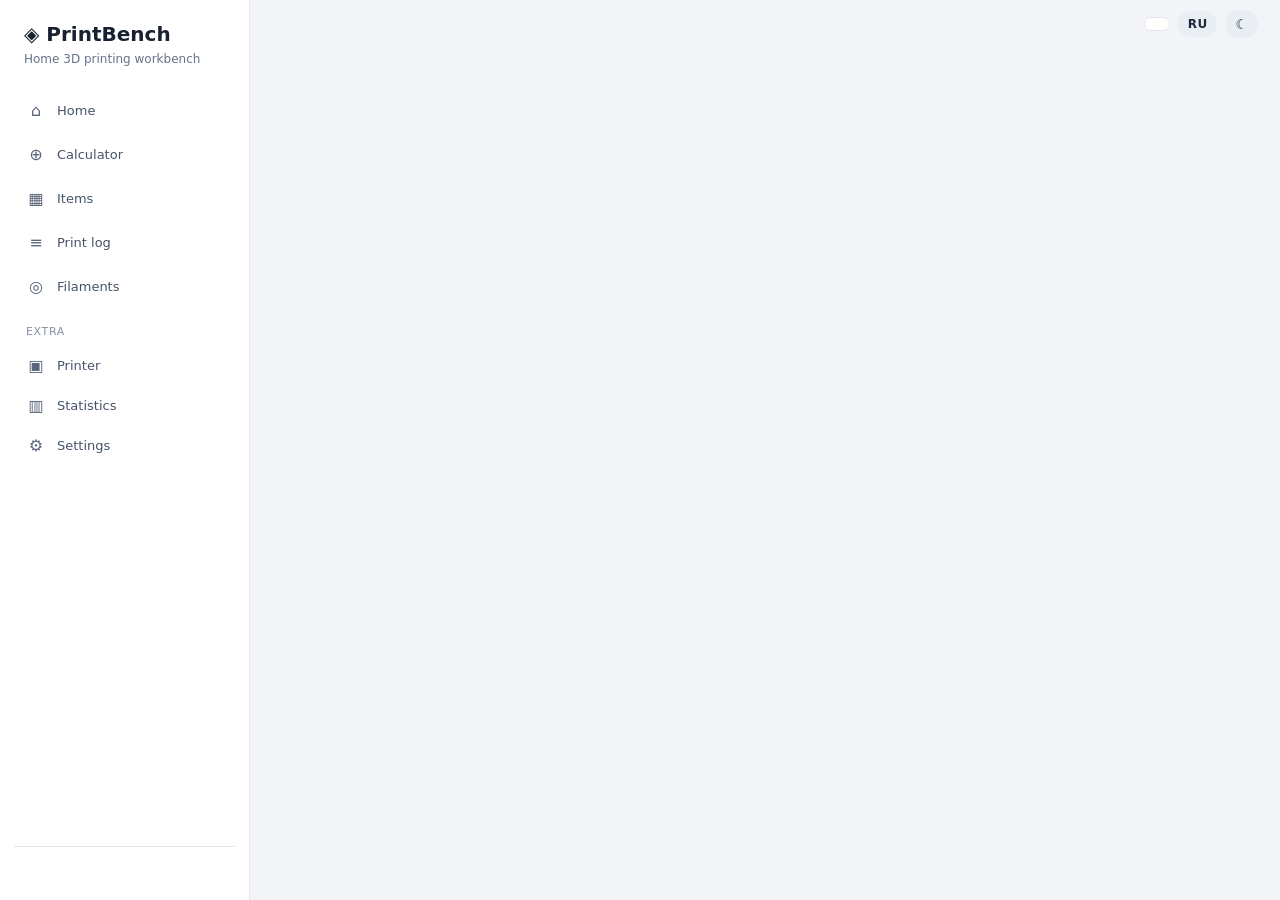
==== commit 61d30604: "Переименование проекта в PrintBench — мастерская домашней 3D-печати Название и подзаголовок в интерф" ====
--- a/3d_print_cost.html
+++ b/3d_print_cost.html
@@ -1 +1 @@
-<!doctype html><html lang="ru"><head><meta charset="utf-8"><title>3D Print Calculator</title><meta http-equiv="refresh" content="0; url=./"><link rel="canonical" href="./"></head><body><p>Калькулятор переехал: <a href="./">открыть</a>.</p></body></html>
+<!doctype html><html lang="ru"><head><meta charset="utf-8"><title>PrintBench</title><meta http-equiv="refresh" content="0; url=./"><link rel="canonical" href="./"></head><body><p>Калькулятор переехал: <a href="./">открыть</a>.</p></body></html>
